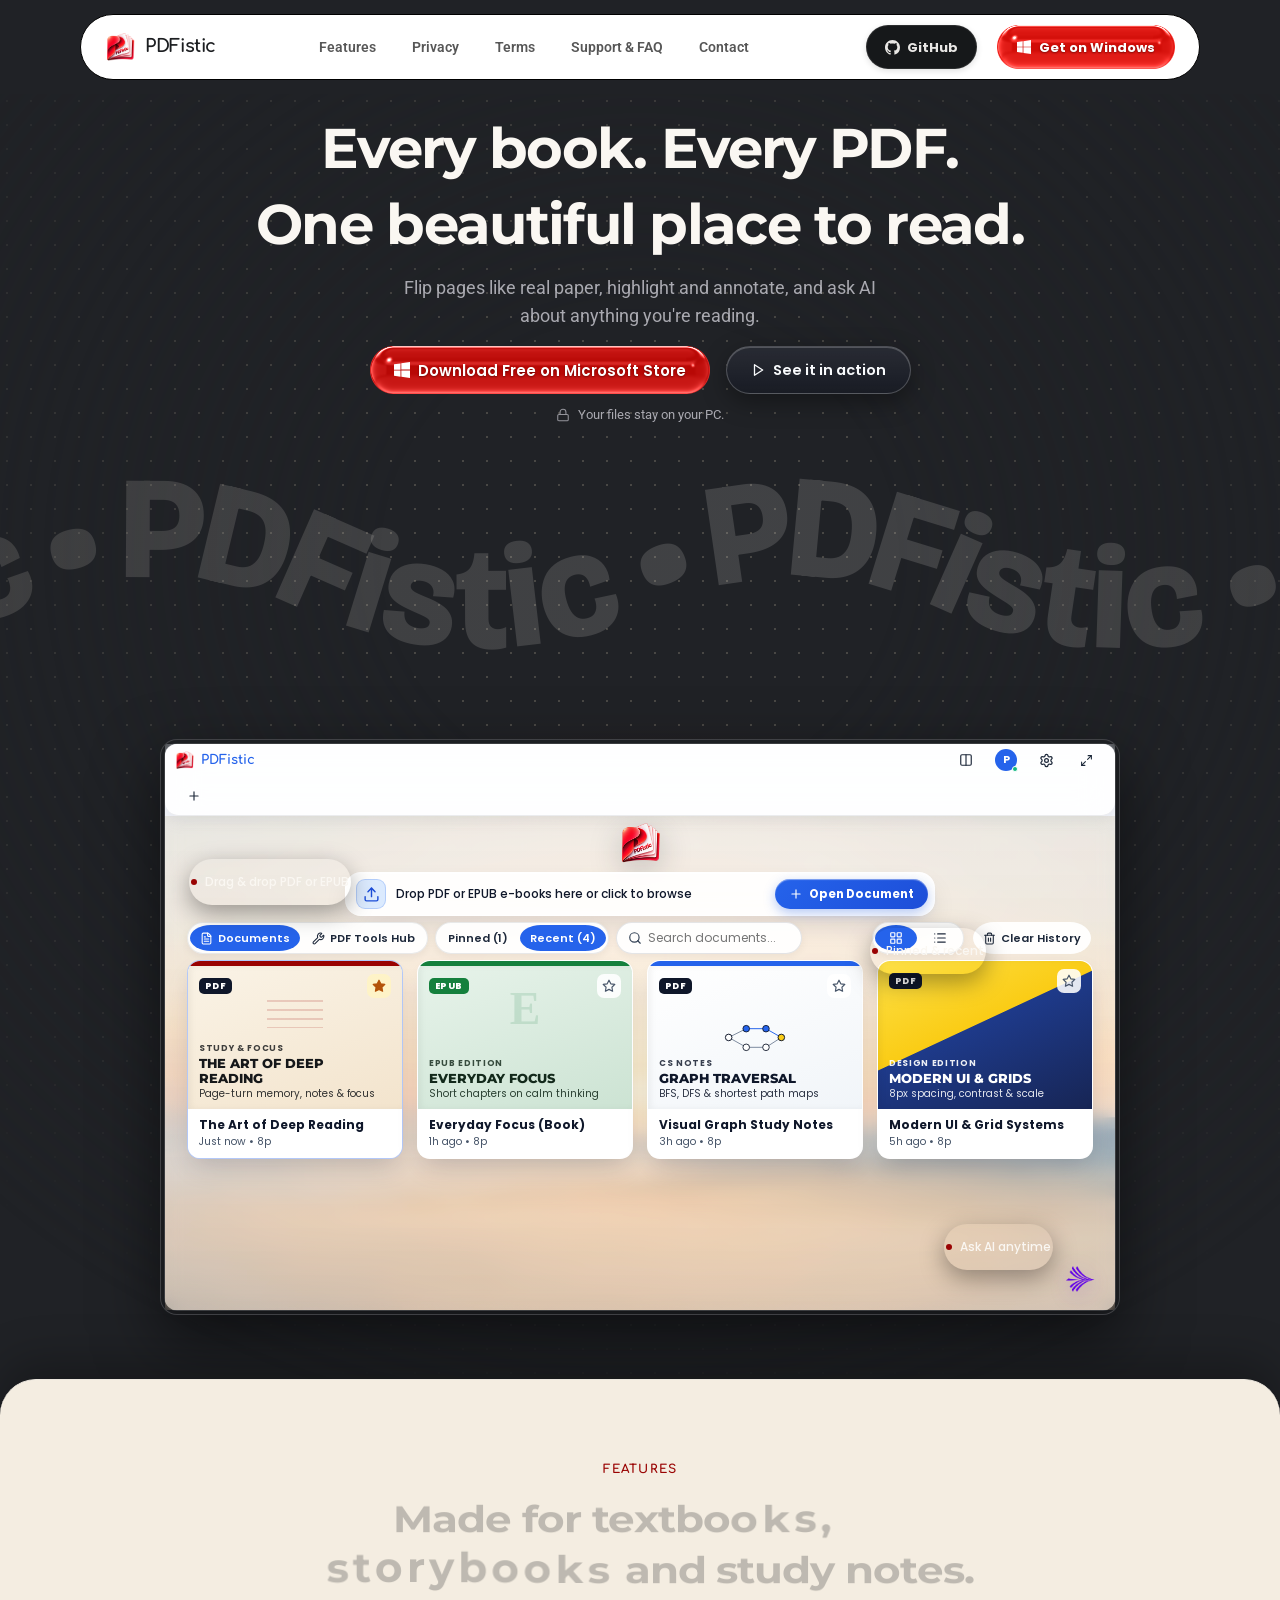
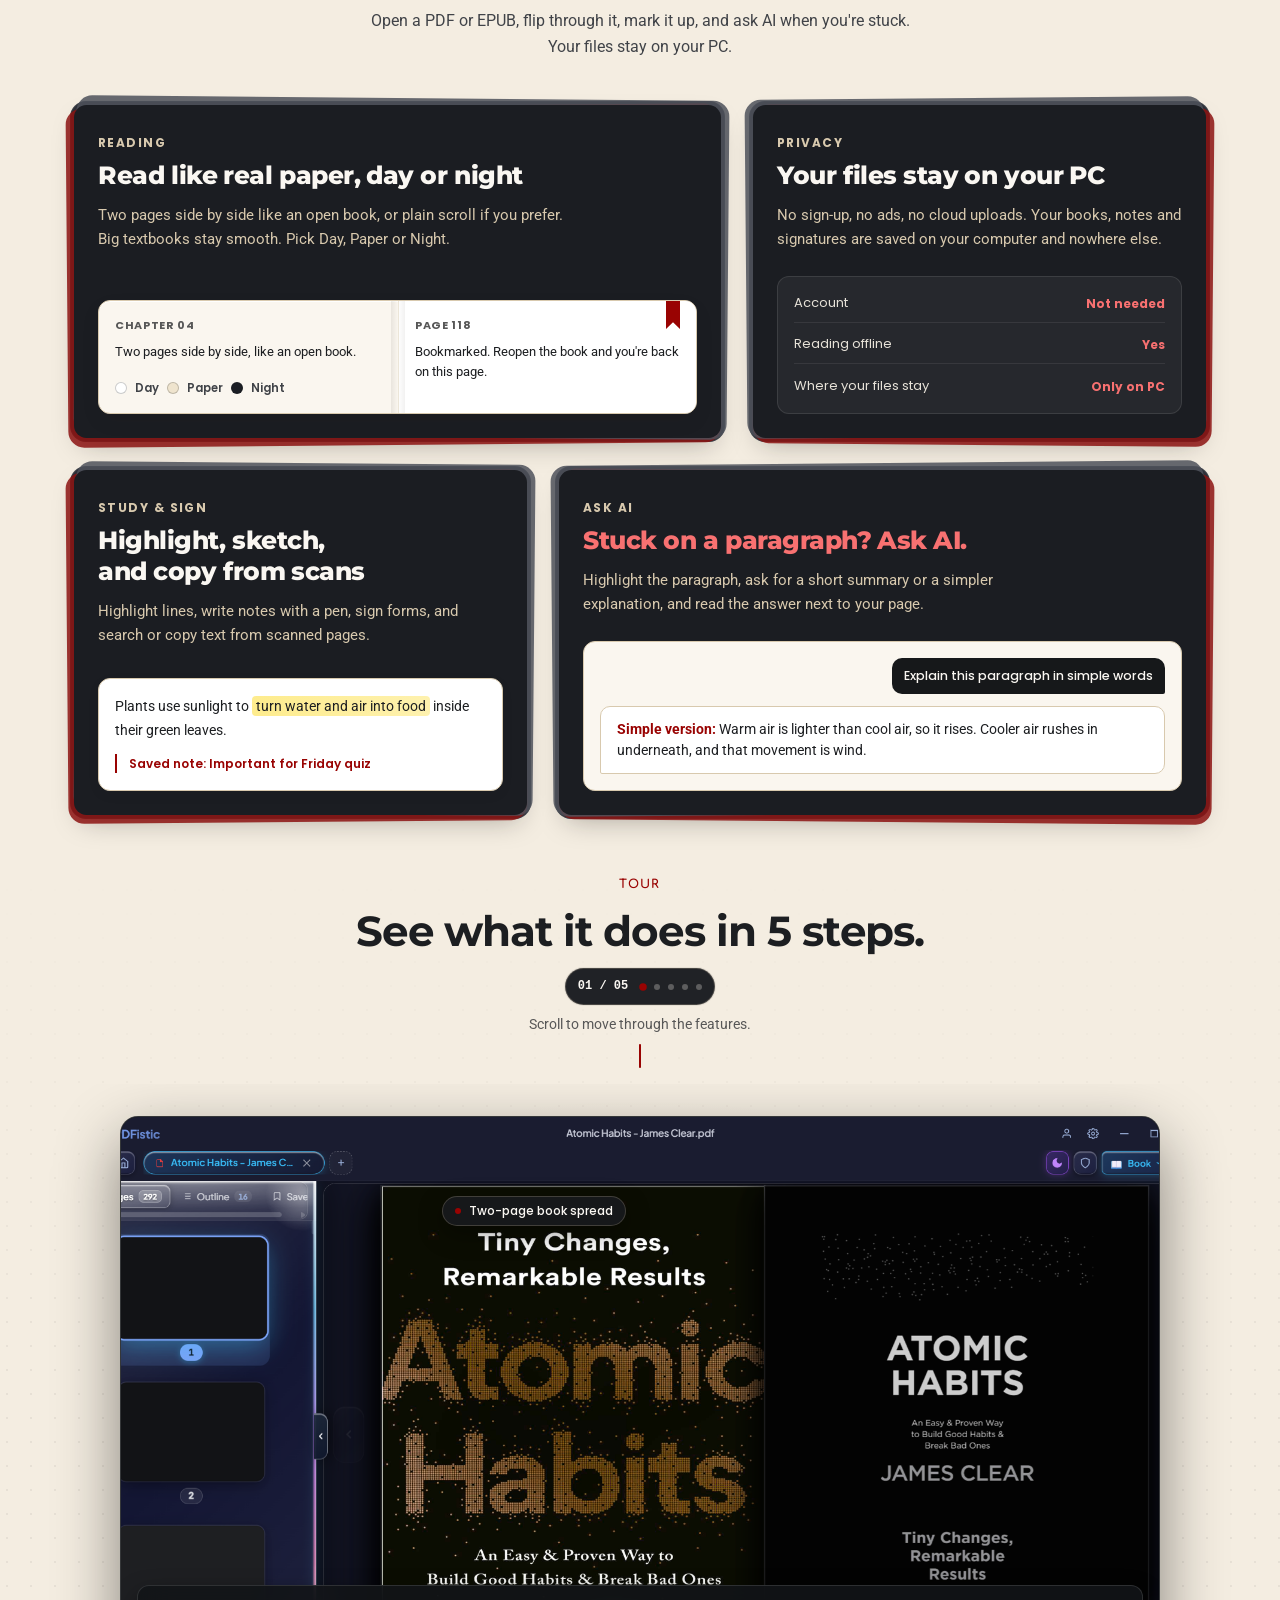
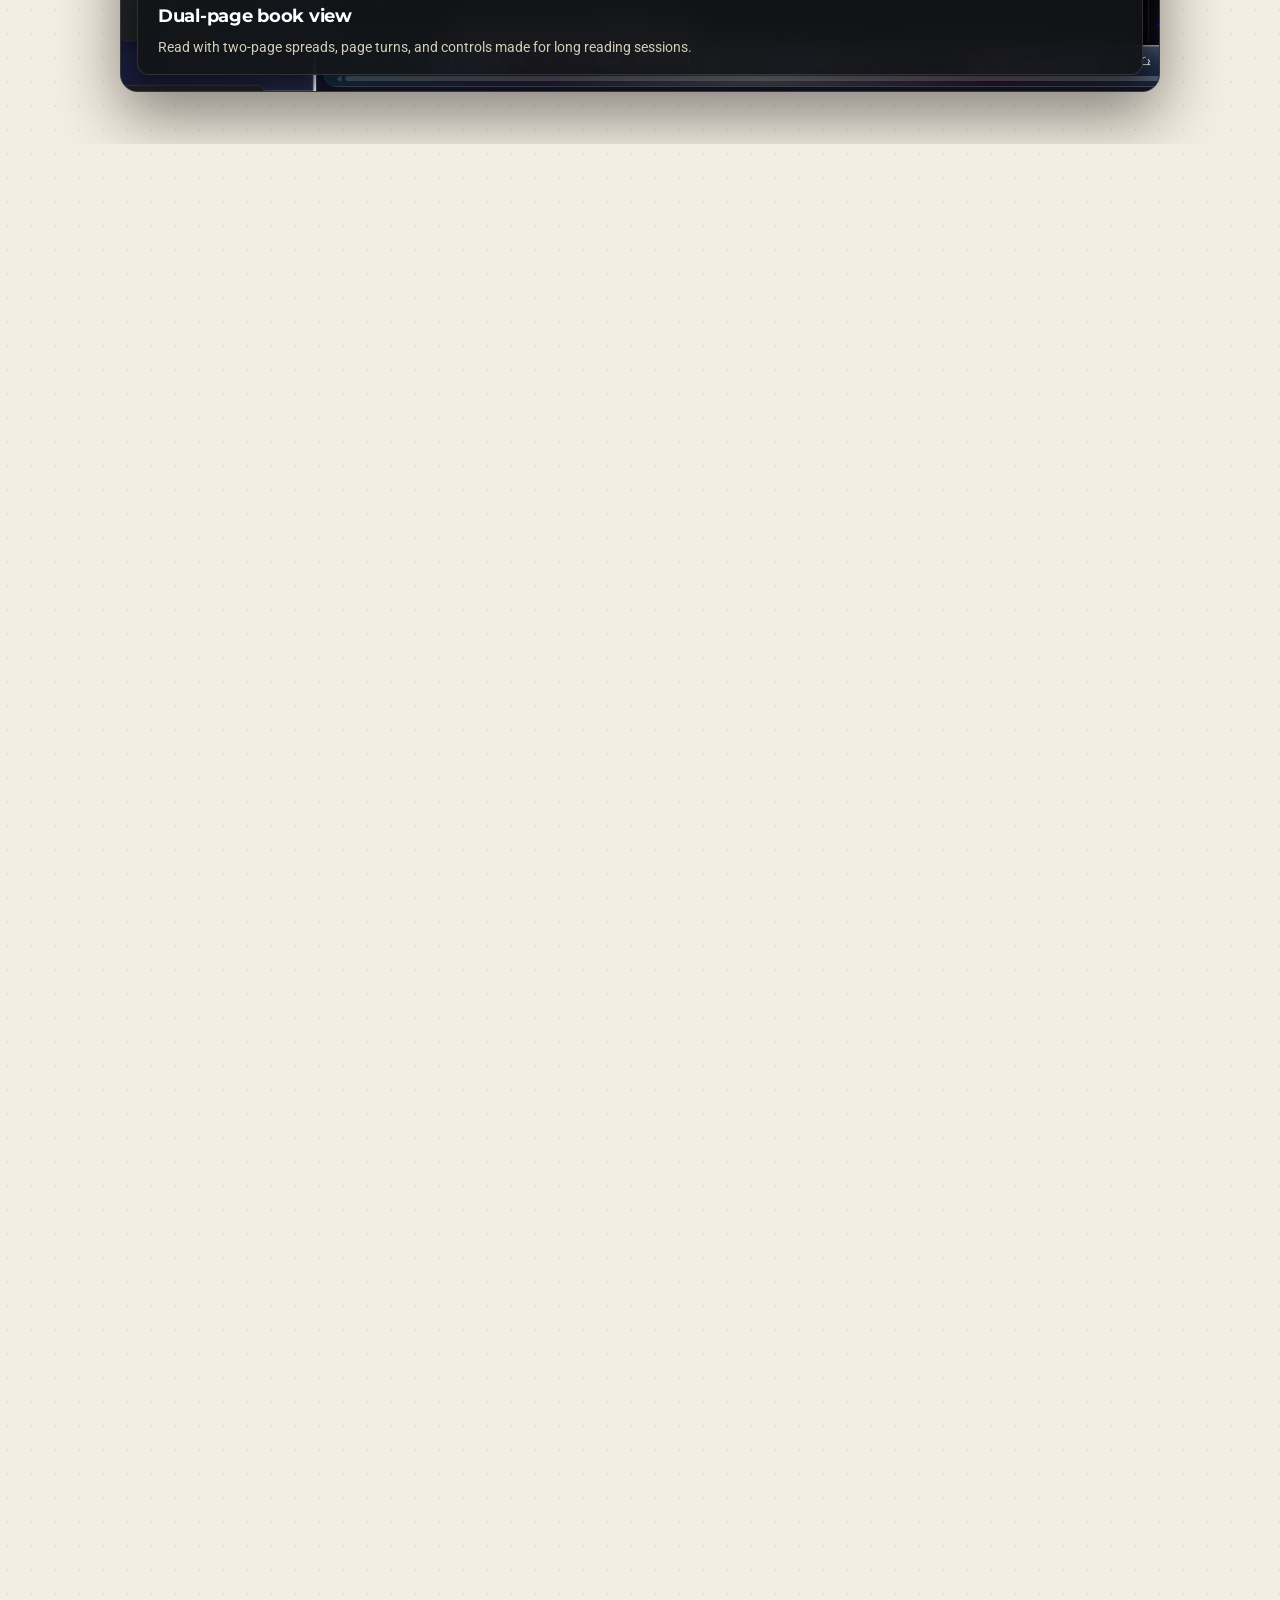
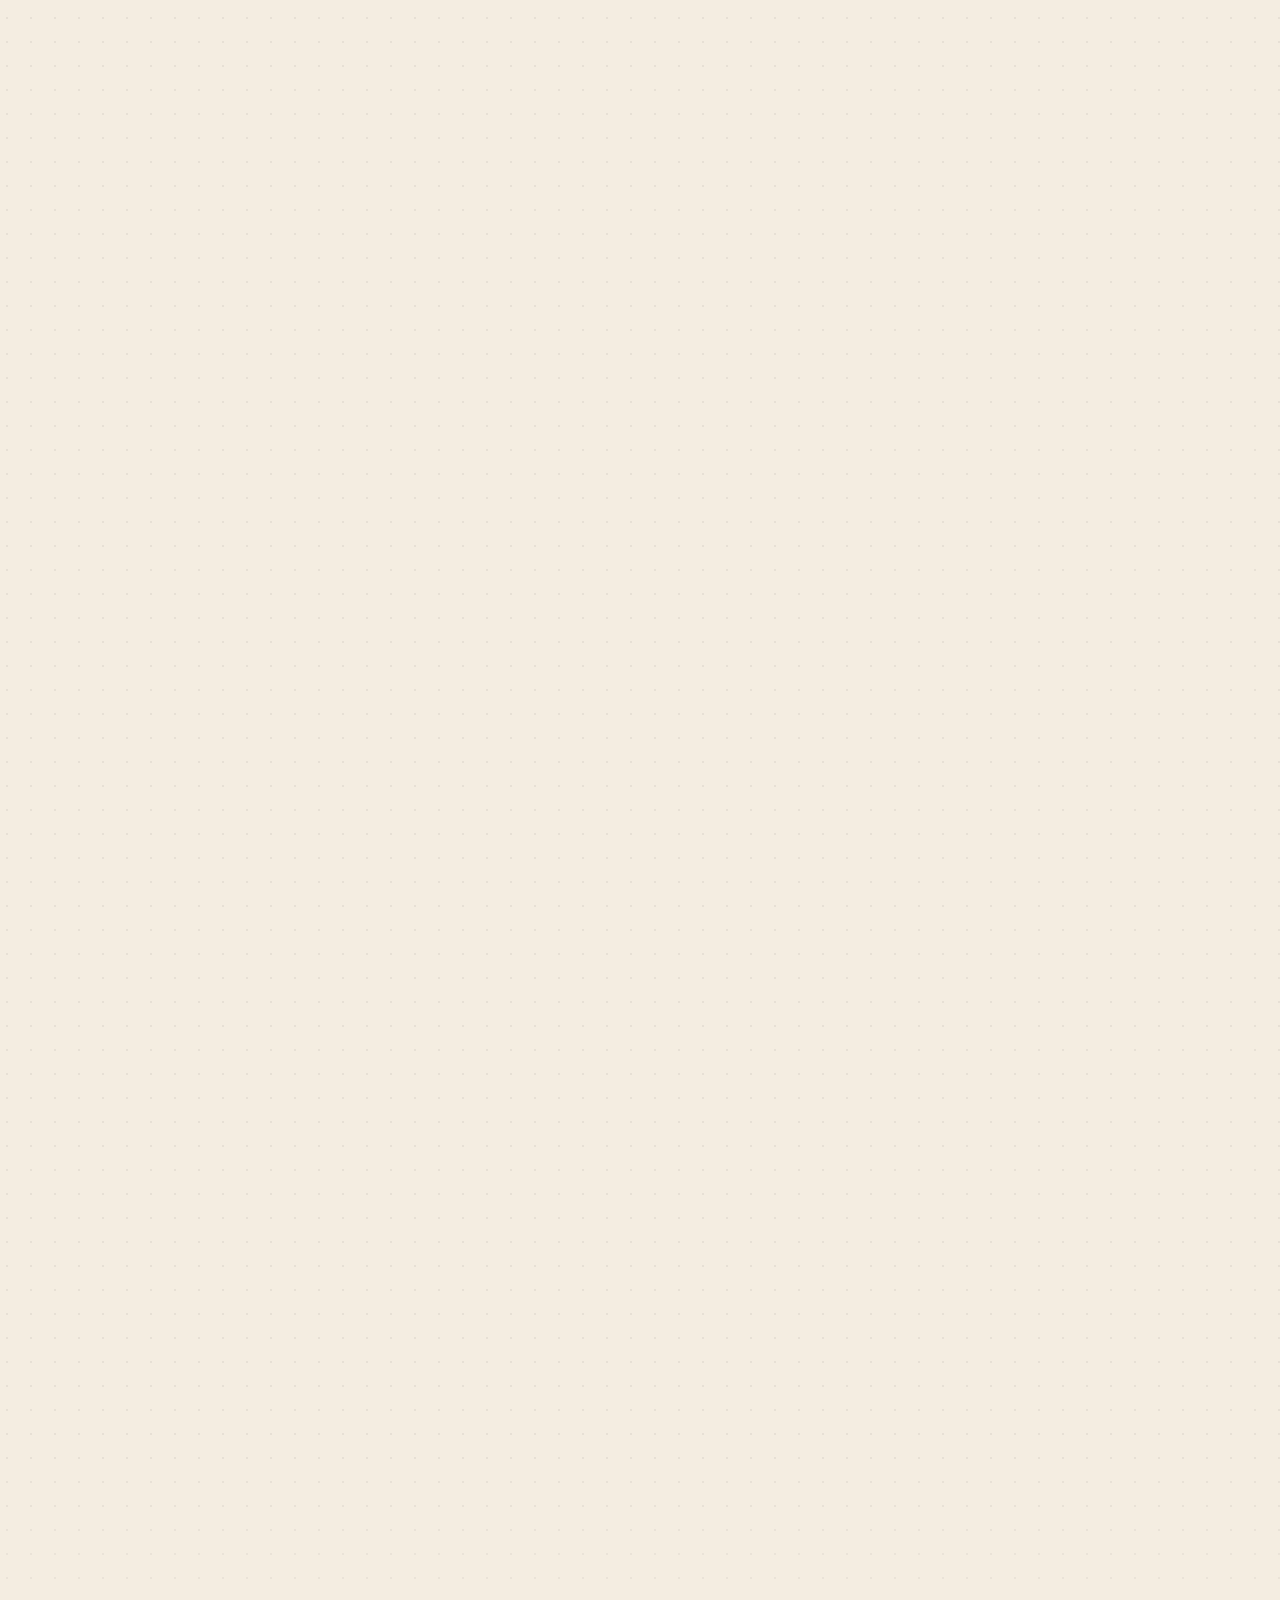
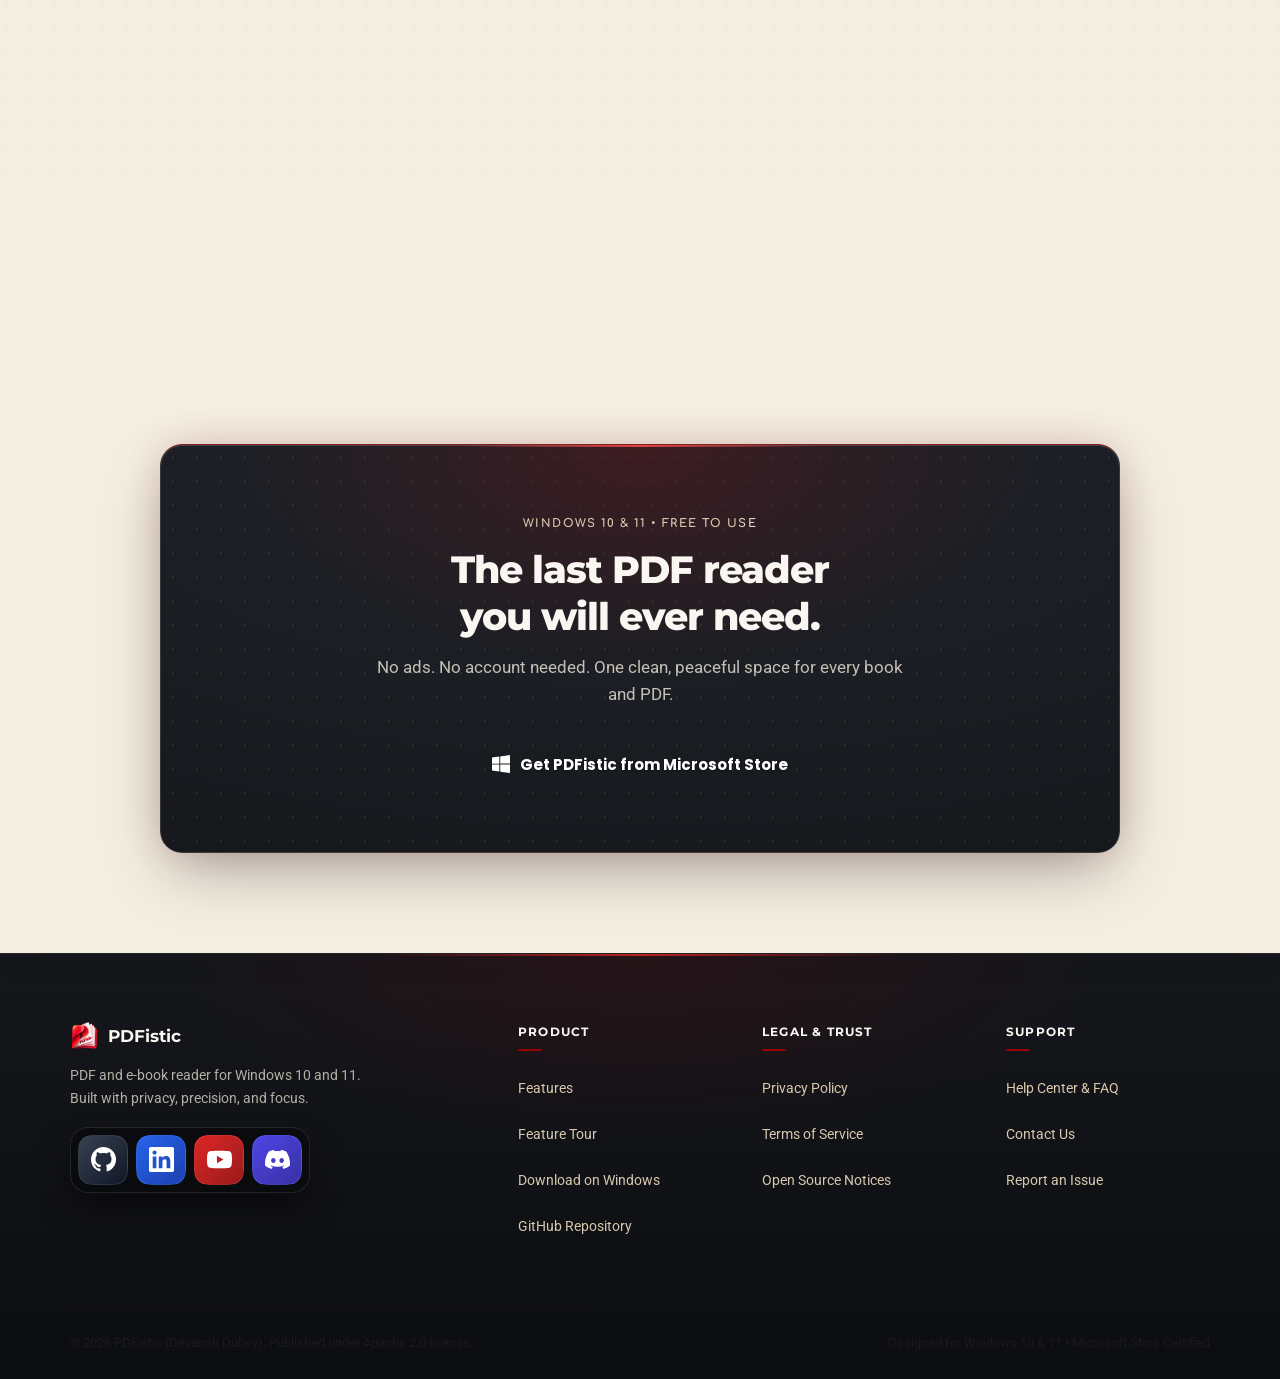
==== index.html @ 14ca8450 "Deploy updated PDFistic website" ====
<!DOCTYPE html>
 <html lang="en">
 <head>
   <meta charset="UTF-8">
   <meta name="viewport" content="width=device-width, initial-scale=1.0">
   <title>PDFistic - Read books and PDFs beautifully. Page-flip, annotations, and AI built in.</title>
   <meta name="description" content="PDFistic - Read books and PDFs beautifully. Page-flip, annotations, and AI built in. Your files stay on your PC.">
   <meta property="og:title" content="PDFistic - Read books and PDFs beautifully">
   <meta property="og:description" content="Page-flip, annotations, and AI built in. Your files stay on your PC.">
   <meta property="og:type" content="website">
   <link rel="icon" type="image/x-icon" href="favicon.ico">
   <link rel="stylesheet" href="styles.css?v=20261110g">
   <script src="gsap.min.js"></script>
   <script src="ScrollTrigger.min.js"></script>
   <script src="vendor/page-flip/page-flip.browser.js?v=20261110d" defer></script>
   <script src="vendor/pdfjs/pdf.classic.min.js?v=20261110d" defer></script>
   <script src="vendor/pdfjs/pdf.worker.classic.min.js?v=20261110d" defer></script>
   <script src="script.js?v=20261110g" defer></script>
   <script src="zernexa-rag.js?v=20261110d" defer></script>
   <script src="demo.js?v=20261110d" defer></script>
   <script src="venom-button.js?v=20261110d" defer></script>
</head>
<body>

  <!-- Shared Squircle Clip Path -->
  <svg width="0" height="0" style="position: absolute; pointer-events: none;" aria-hidden="true">
    <defs>
      <clipPath id="squircleClip" clipPathUnits="objectBoundingBox">
        <path d="M 0,0.5 C 0,0 0,0 0.5,0 S 1,0 1,0.5 1,1 0.5,1 0,1 0,0.5"></path>
      </clipPath>
    </defs>
  </svg>

  <!-- Floating Navigation Header -->
  <header class="site-header">
    <div class="nav-container">
      <a href="index.html" class="brand-link">
        <img src="icon.png" alt="PDFistic Logo" class="brand-logo">
        <span class="brand-title">PDFistic</span>
      </a>

      <nav>
        <ul class="nav-links" id="primaryNav">
          <li><a href="#features">Features<svg class="skiper-arrow" viewBox="0 0 10 10" fill="none" stroke="currentColor" stroke-width="1.5"><path d="M1 9L9 1m0 0v8m0-8H1"/></svg></a></li>
          <li><a href="privacy.html">Privacy<svg class="skiper-arrow" viewBox="0 0 10 10" fill="none" stroke="currentColor" stroke-width="1.5"><path d="M1 9L9 1m0 0v8m0-8H1"/></svg></a></li>
          <li><a href="terms.html">Terms<svg class="skiper-arrow" viewBox="0 0 10 10" fill="none" stroke="currentColor" stroke-width="1.5"><path d="M1 9L9 1m0 0v8m0-8H1"/></svg></a></li>
          <li><a href="support.html">Support &amp; FAQ<svg class="skiper-arrow" viewBox="0 0 10 10" fill="none" stroke="currentColor" stroke-width="1.5"><path d="M1 9L9 1m0 0v8m0-8H1"/></svg></a></li>
          <li><a href="contact.html">Contact<svg class="skiper-arrow" viewBox="0 0 10 10" fill="none" stroke="currentColor" stroke-width="1.5"><path d="M1 9L9 1m0 0v8m0-8H1"/></svg></a></li>
        </ul>
      </nav>

      <div class="nav-cta-group">
        <a href="https://github.com/devanshd07o/PDFISTIC-v2" target="_blank" rel="noopener noreferrer" class="nav-github-btn btn-17" title="View Source on GitHub">
          <span class="text-container">
            <span class="text">
              <svg width="15" height="15" viewBox="0 0 24 24" fill="currentColor">
                <path d="M12 0C5.37 0 0 5.37 0 12c0 5.31 3.435 9.795 8.205 11.385.6.105.825-.255.825-.57 0-.285-.015-1.23-.015-2.235-3.015.555-3.795-.735-4.035-1.41-.135-.345-.72-1.41-1.23-1.695-.42-.225-1.02-.78-.015-.795.945-.015 1.62.87 1.845 1.23 1.08 1.815 2.805 1.305 3.495.99.105-.78.42-1.305.765-1.605-2.67-.3-5.46-1.335-5.46-5.925 0-1.305.465-2.385 1.23-3.225-.12-.3-.54-1.53.12-3.18 0 0 1.005-.315 3.3 1.23.96-.27 1.98-.405 3-.405s2.04.135 3 .405c2.295-1.56 3.3-1.23 3.3-1.23.66 1.65.24 2.88.12 3.18.765.84 1.23 1.905 1.23 3.225 0 4.605-2.805 5.625-5.475 5.925.435.375.81 1.095.81 2.22 0 1.605-.015 2.895-.015 3.3 0 .315.225.69.825.57A12.02 12.02 0 0024 12c0-6.63-5.37-12-12-12z"/>
              </svg>
              <span>GitHub</span>
            </span>
          </span>
        </a>
        <a href="https://apps.microsoft.com/detail/9PMCFQL187MN?hl=en-us&gl=IN&ocid=pdpshare" class="nav-win-btn">
           <svg width="14" height="14" viewBox="0 0 24 24" fill="currentColor">
             <path d="M0 3.449L9.75 2.1v9.451H0m10.949-9.602L24 0v11.4H10.949M0 12.6h9.75v9.451L0 20.699M10.949 12.6H24V24l-12.949-1.801"/>
           </svg>
           <span>Get on Windows</span>
         </a>
         <button class="nav-toggle-btn" id="mobileMenuToggle" aria-label="Toggle navigation menu" aria-expanded="false" aria-controls="primaryNav">
           <span class="hamburger-bar"></span>
           <span class="hamburger-bar"></span>
           <span class="hamburger-bar"></span>
         </button>
       </div>
     </div>
   </header>
   <div class="nav-backdrop" id="navBackdrop"></div>
 
   <!-- Hero Section (Dark Contrast Architecture) -->
   <main>
     <section class="hero hero-section">
       <div class="hero-pattern" aria-hidden="true"></div>
       <h1 class="hero-title" aria-label="Every book. Every PDF. One beautiful place to read.">
         <span class="direction-hover" data-title="Every book.">
           <span class="dh-track">
             <span class="dh-item dh-accent">Every book.</span>
             <span class="dh-item dh-base">Every book.</span>
             <span class="dh-item dh-accent">Every book.</span>
           </span>
         </span> <span class="direction-hover" data-title="Every PDF.">
           <span class="dh-track">
             <span class="dh-item dh-accent">Every PDF.</span>
             <span class="dh-item dh-base">Every PDF.</span>
             <span class="dh-item dh-accent">Every PDF.</span>
           </span>
         </span>
         <br class="hero-break">
         <span class="direction-hover" data-title="One beautiful place to read.">
           <span class="dh-track">
             <span class="dh-item dh-accent">One beautiful place to read.</span>
             <span class="dh-item dh-base">One beautiful place to read.</span>
             <span class="dh-item dh-accent">One beautiful place to read.</span>
           </span>
         </span>
       </h1>
 
       <p class="hero-subtitle">
         Flip pages like real paper, highlight and annotate, and ask AI about anything you're reading.
       </p>
 
       <div class="hero-actions">
         <a href="https://apps.microsoft.com/detail/9PMCFQL187MN?hl=en-us&gl=IN&ocid=pdpshare" class="btn btn-primary">
           <svg width="16" height="16" viewBox="0 0 24 24" fill="currentColor">
             <path d="M0 3.449L9.75 2.1v9.451H0m10.949-9.602L24 0v11.4H10.949M0 12.6h9.75v9.451L0 20.699M10.949 12.6H24V24l-12.949-1.801"/>
           </svg>
           Download Free on Microsoft Store
         </a>
         <a href="#heroShot" class="menu__button hero-shimmer-btn" id="heroSeeInActionBtn">
           <span class="hero-shimmer-bg" aria-hidden="true"></span>
           <svg width="14" height="14" viewBox="0 0 24 24" fill="none" stroke="currentColor" stroke-width="2.2" stroke-linecap="round" stroke-linejoin="round" aria-hidden="true">
             <polygon points="6 3 20 12 6 21 6 3"/>
           </svg>
           <span class="menu__button-text">See it in action</span>
         </a>
       </div>

       <p class="hero-privacy-note">
         <svg width="14" height="14" viewBox="0 0 24 24" fill="none" stroke="currentColor" stroke-width="1.8" stroke-linecap="round" stroke-linejoin="round" aria-hidden="true">
           <rect x="3" y="11" width="18" height="11" rx="2" ry="2"/>
           <path d="M7 11V7a5 5 0 0 1 10 0v4"/>
         </svg>
         <span>Your files stay on your PC.</span>
       </p>

      <!-- Originkit TextPath Sine-Wave Marquee -->
      <div class="hero-textpath-container" id="heroTextPath"></div>

       <div class="hero-shot" id="heroShot">
         <div class="hero-shot-inner">
           <!-- Pure Seamless 15:9 Live PDFistic Application Frame -->
           <div class="card hero-shot-card hero-showcase-frame">
             <span class="hero-border-beam" aria-hidden="true"></span>
             <span class="hero-shine-rim" aria-hidden="true"></span>

             <div class="hero-screen-well">
               <div class="pdf-demo-app" id="pdfDemoApp" data-demo-theme="light"></div>
             </div>
           </div>
           <!-- Positioned overlay outside demo DOM: Uiverse.io Tooltips by kyle1dev -->
           <div class="hero-callouts" id="heroCallouts" aria-hidden="true">
             <div class="callout callout--drop">
               <span class="callout-dot" aria-hidden="true"></span>
               <span>Drag &amp; drop PDF or EPUB</span>
             </div>
             <div class="callout callout--filter">
               <span class="callout-dot" aria-hidden="true"></span>
               <span>Pinned &amp; recent</span>
             </div>
             <div class="callout callout--ai">
               <span class="callout-dot" aria-hidden="true"></span>
               <span>Ask AI anytime</span>
             </div>
           </div>
         </div>
       </div>
     </section>
 
     <!-- Transition to Bright Warm Ivory / Cream Sheet (Wispr Flow Aesthetic) -->
     <div class="editorial-sheet">
 
       <!-- Features Intro & Editorial Reading Bento -->
        <section class="section-container" id="features">
          <div class="section-header">
            <span class="section-label">FEATURES</span>
            <h2 class="section-title" style="margin-top: 8px;">
              Made for textbooks, storybooks and study notes.
            </h2>
            <p class="section-intro">
              Open a PDF or EPUB, flip through it, mark it up, and ask AI when you're stuck. Your files stay on your PC.
            </p>
          </div>

          <div class="reading-bento">
            <!-- Panel 1: Book Spread & Themes -->
            <article class="uiverse-card bento-panel bento-panel--wide bento-panel--paper">
              <div class="uiverse-card-info bento-panel-inner">
                <div class="bento-copy">
                  <span class="bento-kicker">READING</span>
                  <h3 class="bento-heading">Read like real paper, day or night</h3>
                  <p class="bento-text">
                    Two pages side by side like an open book, or plain scroll if you prefer. Big textbooks stay smooth. Pick Day, Paper or Night.
                  </p>
                </div>
                <div class="bento-book-spread" aria-hidden="true">
                  <div class="bento-book-page">
                    <span class="bento-page-chapter">Chapter 04</span>
                    <p class="bento-page-excerpt">
                      Two pages side by side, like an open book.
                    </p>
                    <div class="bento-theme-swatches">
                      <span class="bento-swatch"><span class="bento-swatch-dot" style="background: #FFFFFF;"></span>Day</span>
                      <span class="bento-swatch"><span class="bento-swatch-dot" style="background: #EFE4CE;"></span>Paper</span>
                      <span class="bento-swatch"><span class="bento-swatch-dot" style="background: #1B1E24;"></span>Night</span>
                    </div>
                  </div>
                  <div class="bento-book-page bento-book-page--right">
                    <span class="bento-book-ribbon"></span>
                    <span class="bento-page-chapter">Page 118</span>
                    <p class="bento-page-excerpt">
                      Bookmarked. Reopen the book and you're back on this page.
                    </p>
                  </div>
                </div>
              </div>
            </article>

            <!-- Panel 2: Dark Contrast Local Privacy -->
            <article class="uiverse-card bento-panel bento-panel--narrow bento-panel--ink">
              <div class="uiverse-card-info bento-panel-inner">
                <div class="bento-copy">
                  <span class="bento-kicker">PRIVACY</span>
                  <h3 class="bento-heading">Your files stay on your PC</h3>
                  <p class="bento-text">
                    No sign-up, no ads, no cloud uploads. Your books, notes and signatures are saved on your computer and nowhere else.
                  </p>
                </div>
                <div class="bento-privacy-meter">
                  <div class="bento-privacy-row">
                    <span>Account</span>
                    <span class="bento-privacy-state">Not needed</span>
                  </div>
                  <div class="bento-privacy-row">
                    <span>Reading offline</span>
                    <span class="bento-privacy-state">Yes</span>
                  </div>
                  <div class="bento-privacy-row">
                    <span>Where your files stay</span>
                    <span class="bento-privacy-state">Only on PC</span>
                  </div>
                </div>
              </div>
            </article>

            <!-- Panel 3: Highlight, Write & Copy Scanned Text -->
            <article class="uiverse-card bento-panel bento-panel--narrow bento-panel--sand">
              <div class="uiverse-card-info bento-panel-inner">
                <div class="bento-copy">
                  <span class="bento-kicker">STUDY &amp; SIGN</span>
                  <h3 class="bento-heading">Highlight, sketch, and copy from scans</h3>
                  <p class="bento-text">
                    Highlight lines, write notes with a pen, sign forms, and search or copy text from scanned pages.
                  </p>
                </div>
                <div class="bento-highlight-sheet" aria-hidden="true">
                  <p class="bento-highlight-line">
                    Plants use sunlight to <span class="bento-marker">turn water and air into food</span> inside their green leaves.
                  </p>
                  <div class="bento-margin-note">Saved note: Important for Friday quiz</div>
                </div>
              </div>
            </article>

            <!-- Panel 4: Friendly AI Reading Assistant -->
            <article class="uiverse-card bento-panel bento-panel--wide bento-panel--paper">
              <div class="uiverse-card-info bento-panel-inner">
                <div class="bento-copy">
                  <span class="bento-kicker">ASK AI</span>
                  <h3 class="bento-heading">Stuck on a paragraph? Ask AI.</h3>
                  <p class="bento-text">
                    Highlight the paragraph, ask for a short summary or a simpler explanation, and read the answer next to your page.
                  </p>
                </div>
                <div class="bento-ai-preview" aria-hidden="true">
                  <div class="bento-ai-prompt">Explain this paragraph in simple words</div>
                  <div class="bento-ai-reply">
                    <strong>Simple version:</strong> Warm air is lighter than cool air, so it rises. Cooler air rushes in underneath, and that movement is wind.
                  </div>
                </div>
              </div>
            </article>
          </div>
        </section>
 
       <!-- Interactive Sticky Card Showcase -->
       <section class="skiper17-container" id="tour">
         <div class="skiper17-header">
           <span class="section-label">TOUR</span>
           <h2 class="section-title">See what it does in 5 steps.</h2>
           <div class="skiper17-scroll-indicator">
             <div class="skiper17-step-readout" aria-live="polite">
               <span id="tourStepCounter">01 / 05</span>
               <span class="step-dots" id="tourStepDots" aria-hidden="true">
                 <span class="step-dot is-active"></span>
                 <span class="step-dot"></span>
                 <span class="step-dot"></span>
                 <span class="step-dot"></span>
                 <span class="step-dot"></span>
               </span>
             </div>
             <span class="skiper17-scroll-text">Scroll to move through the features.</span>
             <div class="skiper17-scroll-line" aria-hidden="true"></div>
           </div>
         </div>
 
         <div class="sticky-cards-stage">
           <div class="sticky-cards-frame">
                        <div class="skiper17-cards-list">
              <!-- Card 0: Dual-Page Book View -->
              <div class="skiper17-card-item active" data-index="0">
                <div class="showcase-window">
                  <img src="assets/screenshots/book_flip.png" alt="Dual-Page Book View in PDFistic" class="showcase-img" loading="eager">
                  <div class="showcase-caption">
                    <h3 class="showcase-title">Dual-page book view</h3>
                    <p class="showcase-desc">Read with two-page spreads, page turns, and controls made for long reading sessions.</p>
                  </div>
                </div>
              </div>

              <!-- Card 1: Side-by-Side Comparison -->
              <div class="skiper17-card-item" data-index="1">
                <div class="showcase-window">
                  <img src="assets/screenshots/pdf_canvas.png" alt="Side-by-Side Comparison View in PDFistic" class="showcase-img" loading="eager">
                  <div class="showcase-caption">
                    <h3 class="showcase-title">Side-by-side document comparison</h3>
                    <p class="showcase-desc">Open two documents next to each other with synced scrolling so you can compare pages and notes.</p>
                  </div>
                </div>
              </div>

              <!-- Card 2: Copy Text & AI Assistant -->
              <div class="skiper17-card-item" data-index="2">
                <div class="showcase-window">
                  <img src="assets/screenshots/ai_copilot.png" alt="AI Assistant and Scan Text Copy in PDFistic" class="showcase-img" loading="eager">
                  <div class="showcase-caption">
                    <h3 class="showcase-title">Copy text from scans &amp; ask AI</h3>
                    <p class="showcase-desc">Ask questions about hard passages, summarize chapters, and copy or search words even inside scanned pages.</p>
                  </div>
                </div>
              </div>

              <!-- Card 3: Complete Local Privacy -->
              <div class="skiper17-card-item" data-index="3">
                <div class="showcase-window">
                  <img src="assets/screenshots/settings_suite.png" alt="Privacy & Security Settings in PDFistic" class="showcase-img" loading="eager">
                  <div class="showcase-caption">
                    <h3 class="showcase-title">Privacy on your PC</h3>
                    <p class="showcase-desc">Your books and notes never leave your Windows PC. Nothing tracks what you read, and your saved keys stay locked on your device.</p>
                  </div>
                </div>
              </div>

              <!-- Card 4: Day & Night Reading -->
              <div class="skiper17-card-item" data-index="4">
                <div class="showcase-window">
                  <img src="assets/screenshots/light_mode.png" alt="Comfortable Day and Night Themes in PDFistic" class="showcase-img" loading="eager">
                  <div class="showcase-caption">
                    <h3 class="showcase-title">Day &amp; night reading</h3>
                    <p class="showcase-desc">Protect your eyes at any hour by switching between daylight contrast, warm paper, and dark mode.</p>
                  </div>
                </div>
              </div>
            </div>
            <!-- Outer per-step callout overlay (Tooltips/kyle1dev_quiet-cougar-91.html) -->
            <div class="tour-callouts" id="tourCallouts" aria-hidden="true">
              <div class="callout callout--step-1 is-active-callout" data-tour-step="1">
                <span class="callout-dot" aria-hidden="true"></span>
                <span>Two-page book spread</span>
              </div>
              <div class="callout callout--step-2" data-tour-step="2">
                <span class="callout-dot" aria-hidden="true"></span>
                <span>Single-page reader view</span>
              </div>
              <div class="callout callout--step-3" data-tour-step="3">
                <span class="callout-dot" aria-hidden="true"></span>
                <span>Docked AI copilot</span>
              </div>
              <div class="callout callout--step-4" data-tour-step="4">
                <span class="callout-dot" aria-hidden="true"></span>
                <span>Theme &amp; font settings</span>
              </div>
              <div class="callout callout--step-5" data-tour-step="5">
                <span class="callout-dot" aria-hidden="true"></span>
                <span>Light reading theme</span>
              </div>
            </div>
          </div>
        </div>
      </section>
 
         <!-- Microsoft Store Download CTA Banner -->
        <div class="bottom-cta-banner">
          <div class="bottom-cta-inner">
            <span class="bottom-cta-eyebrow">Windows 10 &amp; 11 &bull; Free to Use</span>
            <h2>The last PDF reader you will ever need.</h2>
            <p>
              No ads. No account needed. One clean, peaceful space for every book and PDF.
            </p>
            <div class="bottom-cta-actions">
              <a href="https://apps.microsoft.com/detail/9PMCFQL187MN?hl=en-us&gl=IN&ocid=pdpshare" class="btn btn-cream-primary">
                <svg width="18" height="18" viewBox="0 0 24 24" fill="currentColor" aria-hidden="true">
                  <path d="M0 3.449L9.75 2.1v9.451H0m10.949-9.602L24 0v11.4H10.949M0 12.6h9.75v9.451L0 20.699M10.949 12.6H24V24l-12.949-1.801"/>
                </svg>
                <span>Get PDFistic from Microsoft Store</span>
              </a>
            </div>
          </div>
        </div>

     </div>
   </main>

  <!-- Official Footer -->
  <footer class="site-footer">
    <div class="footer-container">
      <div class="footer-col-brand">
        <div style="display: flex; align-items: center; gap: 10px;">
          <img src="icon.png" alt="PDFistic" style="width: 28px; height: 28px; border-radius: 7px;">
          <span style="font-family: var(--font-display); font-size: 17px; font-weight: 700; color: var(--text-dark-primary);">PDFistic</span>
        </div>
        <p>
          PDF and e-book reader for Windows 10 and 11. Built with privacy, precision, and focus.
        </p>
        <div class="squircle-dock-wrap">
          <div class="squircle-dock-backdrop"></div>
          <div class="squircle-dock-items">
            <div class="squircle-dock-item">
              <a href="https://github.com/devanshd07o/PDFISTIC-v2" target="_blank" rel="noopener noreferrer" class="squircle-btn btn-gh" title="GitHub" aria-label="GitHub">
                <svg viewBox="0 0 24 24" fill="currentColor"><path d="M12 0c-6.626 0-12 5.373-12 12 0 5.302 3.438 9.8 8.207 11.387.599.111.793-.261.793-.577v-2.234c-3.338.726-4.033-1.416-4.033-1.416-.546-1.387-1.333-1.756-1.333-1.756-1.089-.745.083-.729.083-.729 1.205.084 1.839 1.237 1.839 1.237 1.07 1.834 2.807 1.304 3.492.997.107-.775.418-1.305.762-1.604-2.665-.305-5.46-1.334-5.46-5.931 0-1.311.469-2.381 1.236-3.221-.124-.303-.535-1.524.117-3.176 0 0 1.008-.322 3.301 1.23.957-.266 1.983-.399 3.003-.404 1.02.005 2.047.138 3.006.404 2.291-1.552 3.297-1.23 3.297-1.23.653 1.653.242 2.874.118 3.176.77.84 1.235 1.911 1.235 3.221 0 4.609-2.807 5.624-5.479 5.921.43.372.823 1.102.823 2.222v3.293c0 .319.192.694.801.576 4.765-1.589 8.199-6.086 8.199-11.386 0-6.627-5.373-12-12-12z"></path></svg>
              </a>
            </div>
            <div class="squircle-dock-item">
              <a href="https://linkedin.com" target="_blank" rel="noopener noreferrer" class="squircle-btn btn-li" title="LinkedIn" aria-label="LinkedIn">
                <svg viewBox="0 0 24 24" fill="currentColor"><path d="M20.447 20.452h-3.554v-5.569c0-1.328-.027-3.037-1.852-3.037-1.853 0-2.136 1.445-2.136 2.939v5.667H9.351V9h3.414v1.561h.046c.477-.9 1.637-1.85 3.37-1.85 3.601 0 4.267 2.37 4.267 5.455v6.286zM5.337 7.433c-1.144 0-2.063-.926-2.063-2.065 0-1.138.92-2.063 2.063-2.063 1.14 0 2.064.925 2.064 2.063 0 1.139-.925 2.065-2.064 2.065zm1.782 13.019H3.555V9h3.564v11.452zM22.225 0H1.771C.792 0 0 .774 0 1.729v20.542C0 23.227.792 24 1.771 24h20.451C23.2 24 24 23.227 24 22.271V1.729C24 .774 23.2 0 22.222 0h.003z"></path></svg>
              </a>
            </div>
            <div class="squircle-dock-item">
              <a href="https://youtube.com" target="_blank" rel="noopener noreferrer" class="squircle-btn btn-yt" title="YouTube" aria-label="YouTube">
                <svg viewBox="0 0 24 24" fill="currentColor"><path d="M23.498 6.186a3.016 3.016 0 0 0-2.122-2.136C19.505 3.545 12 3.545 12 3.545s-7.505 0-9.377.505A3.017 3.017 0 0 0 .502 6.186C0 8.07 0 12 0 12s0 3.93.502 5.814a3.016 3.016 0 0 0 2.122 2.136c1.871.505 9.376.505 9.376.505s7.505 0 9.377-.505a3.015 3.015 0 0 0 2.122-2.136C24 15.93 24 12 24 12s0-3.93-.502-5.814zM9.545 15.568V8.432L15.818 12l-6.273 3.568z"></path></svg>
              </a>
            </div>
            <div class="squircle-dock-item">
              <a href="https://discord.gg" target="_blank" rel="noopener noreferrer" class="squircle-btn btn-dc" title="Discord" aria-label="Discord">
                <svg viewBox="0 0 24 24" fill="currentColor"><path d="M20.317 4.3698a19.7913 19.7913 0 00-4.8851-1.5152.0741.0741 0 00-.0785.0371c-.211.3753-.4447.8648-.6083 1.2495-1.8447-.2762-3.68-.2762-5.4868 0-.1636-.3933-.4058-.8742-.6177-1.2495a.077.077 0 00-.0785-.037 19.7363 19.7363 0 00-4.8852 1.515.0699.0699 0 00-.0321.0277C.5334 9.0458-.319 13.5799.0992 18.0578a.0824.0824 0 00.0312.0561c2.0528 1.5076 4.0413 2.4228 5.9929 3.0294a.0777.0777 0 00.0842-.0276c.4616-.6304.8731-1.2952 1.226-1.9942a.076.076 0 00-.0416-.1057c-.6528-.2476-1.2743-.5495-1.8722-.8923a.077.077 0 01-.0076-.1277c.1258-.0943.2517-.1923.3718-.2914a.0743.0743 0 01.0776-.0105c3.9278 1.7933 8.18 1.7933 12.0614 0a.0739.0739 0 01.0785.0095c.1202.099.246.1981.3728.2924a.077.077 0 01-.0066.1276 12.2986 12.2986 0 01-1.873.8914.0766.0766 0 00-.0407.1067c.3604.698.7719 1.3628 1.225 1.9932a.076.076 0 00.0842.0286c1.961-.6067 3.9495-1.5219 6.0023-3.0294a.077.077 0 00.0313-.0552c.5004-5.177-.8382-9.6739-3.5485-13.6604a.061.061 0 00-.0312-.0286zM8.02 15.3312c-1.1825 0-2.1569-1.0857-2.1569-2.419 0-1.3332.9555-2.4189 2.157-2.4189 1.2108 0 2.1757 1.0952 2.1568 2.419-.0189 1.3332-.9555 2.4189-2.1569 2.4189zm7.9748 0c-1.1825 0-2.1569-1.0857-2.1569-2.419 0-1.3332.9554-2.4189 2.1569-2.4189 1.2108 0 2.1757 1.0952 2.1568 2.419 0 1.3332-.9555 2.4189-2.1568 2.4189Z"></path></svg>
              </a>
            </div>
          </div>
        </div>
      </div>

      <div class="footer-col">
        <h4>Product</h4>
        <ul>
          <li><a href="index.html#features">Features</a></li>
          <li><a href="index.html#tour">Feature Tour</a></li>
          <li><a href="https://apps.microsoft.com/detail/9PMCFQL187MN?hl=en-us&gl=IN&ocid=pdpshare">Download on Windows</a></li>
          <li><a href="https://github.com/devanshd07o/PDFISTIC-v2">GitHub Repository</a></li>
        </ul>
      </div>

      <div class="footer-col">
        <h4>Legal &amp; Trust</h4>
        <ul>
          <li><a href="privacy.html">Privacy Policy</a></li>
          <li><a href="terms.html">Terms of Service</a></li>
          <li><a href="licenses.html">Open Source Notices</a></li>
        </ul>
      </div>

      <div class="footer-col">
        <h4>Support</h4>
        <ul>
          <li><a href="support.html">Help Center &amp; FAQ</a></li>
          <li><a href="contact.html">Contact Us</a></li>
          <li><a href="https://github.com/devanshd07o/PDFISTIC-v2/issues">Report an Issue</a></li>
        </ul>
      </div>
    </div>

    <div class="footer-bottom">
      <div>&copy; 2026 PDFistic (Devansh Dubey). Published under Apache 2.0 license.</div>
      <div>Designed for Windows 10 &amp; 11 &bull; Microsoft Store Certified</div>
    </div>
  </footer>

</body>
</html>
---- styles.css ----
/**
 * PDFistic Official Stylesheet
 * High-End Editorial Architecture inspired by Wispr Flow.
 * Quad-Engine Anti-AI-Slop: Hue tokens + 4px/8px Spatial Grid + Better-Typography + Hallmark
 * Theme: Warm Ivory / Cream (#FAF8F5 / #F7F5EE) with Dark Contrast Hero & Header
 * Windows 11 Native Desktop UI System Mockups
 * Strict Zero-Pill & Zero-Emoji Enforcement
 */

@import url('https://fonts.googleapis.com/css2?family=Bricolage+Grotesque:opsz,wght@12..96,600..800&family=Comfortaa:wght@500;600;700&family=Montserrat:wght@400..900&family=Poppins:wght@400;500;600;700&family=Roboto:ital,wght@0,400;0,500;0,700;1,400&family=Space+Grotesk:wght@600;700&family=Syne:wght@600..800&display=swap');

:root {
  /* Systematic Typography Hierarchy:
   * 1. Montserrat (Display & Master Headings)
   * 2. Bricolage Grotesque / Space Grotesk (Editorial Kinetic Marquee Wordmark)
   * 3. Comfortaa (Brand Identity & Badges)
   * 4. Poppins (UI, Controls, Subheadings & Buttons)
   * 5. Roboto (Body Copy, Guides & Technical Reading)
   */
  --font-display: 'Montserrat', sans-serif;
  --font-marquee: 'Bricolage Grotesque', 'Space Grotesk', 'Montserrat', sans-serif;
  --font-brand: 'Comfortaa', cursive, sans-serif;
  --font-ui: 'Poppins', sans-serif;
  --font-body: 'Roboto', -apple-system, BlinkMacSystemFont, "Segoe UI", sans-serif;
  --font-mono: ui-monospace, SFMono-Regular, Menlo, Monaco, Consolas, monospace;
  --bg-cream-page: #FAF7F2;

  /* Charcoal Grey Foundation (#575757 prevailing) */
  --charcoal-base: #575757;
  --charcoal-black: #16181a;
  --charcoal-dark: #202226;
  --charcoal-surface: #2a2d33;
  --charcoal-elevated: #373b42;
  --charcoal-border: rgba(87, 87, 87, 0.45);
  --charcoal-border-subtle: rgba(255, 255, 255, 0.08);

  /* Pale Sand Foundation (#d8c9ae prevailing) */
  --sand-base: #d8c9ae;
  --sand-tint: #FAF6EF;
  --sand-sheet: #F4EDE1;
  --sand-card: #FFFFFF;
  --sand-alt: #ECE2D2;
  --sand-hover: #E3D6C1;
  --sand-border-subtle: #E8DDCA;
  --sand-border: #D8C9AE;
  --sand-border-strong: #BDAA8A;
  --bg-nav: rgba(244, 237, 225, 0.94);

  /* Crimson Red Accent (#990302 cherry on top) */
  --accent-crimson: #990302;
  --accent-crimson-hover: #b80403;
  --accent-crimson-active: #7d0201;
  --accent-crimson-subtle: rgba(153, 3, 2, 0.08);
  --accent-crimson-border: rgba(153, 3, 2, 0.28);
  --accent-crimson-glow: 0 4px 16px rgba(153, 3, 2, 0.25);

  /* Dark Contrast Header & Hero */
  --bg-dark-canvas: var(--charcoal-dark);
  --bg-dark-surface: var(--charcoal-surface);
  --bg-dark-elevated: var(--charcoal-elevated);
  --text-dark-primary: #FAF7F2;
  --text-dark-secondary: var(--sand-base);
  --text-dark-muted: #A8A296;
  --border-dark-subtle: rgba(216, 201, 174, 0.12);
  --border-dark-default: rgba(87, 87, 87, 0.5);

  /* Hero Rework Semantic Tokens */
  --bg: var(--charcoal-dark);
  --red: var(--accent-crimson);
  --text: var(--text-dark-primary);
  --muted: #a9a9b0;
  --border: rgba(216, 201, 174, 0.22);

  /* Pale Sand Bright Editorial Sheet */
  --bg-cream: var(--sand-sheet);
  --bg-cream-alt: var(--sand-alt);
  --bg-cream-card: var(--sand-card);
  --bg-cream-hover: var(--sand-hover);

  /* High Contrast Content Text on Pale Sand */
  --text-primary: #1C1E21;
  --text-secondary: #404348;
  --text-muted: var(--charcoal-base);

  /* Pale Sand Borders */
  --border-subtle: var(--sand-border-subtle);
  --border-default: var(--sand-border);
  --border-strong: var(--sand-border-strong);

  /* Primary Accent = Crimson Red Cherry on Top */
  --accent-primary: var(--accent-crimson);
  --accent-primary-hover: var(--accent-crimson-hover);
  --accent-subtle: var(--accent-crimson-subtle);
  --accent-border: var(--accent-crimson-border);

  /* Windows 11 Chrome Controls */
  --win-titlebar-bg: #22252a;
  --win-titlebar-text: var(--sand-base);
  --win-ctrl-hover: rgba(216, 201, 174, 0.12);
  --win-ctrl-close-hover: var(--accent-crimson);

  /* Spatial Grid & Geometry */
  --radius-sm: 6px;
  --radius-md: 10px;
  --radius-lg: 16px;
  --radius-xl: 24px;
  --radius-sheet: 36px;
}

/* Reset & Box Sizing */
*, *::before, *::after {
  box-sizing: border-box;
  margin: 0;
  padding: 0;
}

html {
  font-family: var(--font-body);
  background-color: var(--bg-dark-canvas);
  color: var(--text-primary);
  font-size: 16px;
  line-height: 1.6;
  scroll-behavior: smooth;
  overflow-x: clip;
  font-synthesis: none;
  -webkit-font-smoothing: antialiased;
}

body {
  font-family: var(--font-body);
  min-height: 100vh;
  display: flex;
  flex-direction: column;
  background-color: var(--bg-dark-canvas);
  color: var(--text-dark-primary);
  overflow-x: clip;
  cursor: default;
  caret-color: transparent;
}

/* Normal cursor + zero blinking caret across brand, headings, cards, chrome */
h1, h2, h3, h4, h5, h6,
label, button, a,
.brand-link, .brand-title,
.hero-title, .section-label, .section-title,
.bento-tag, .doc-eyebrow,
.hero-showcase-frame, .demo-showcase-rail,
.pd-chrome-wrap, .pd-home-hero, .pd-toolbar, .pd-doc-card {
  caret-color: transparent;
  user-select: none;
}

a, button, [role="button"] {
  cursor: pointer;
}

/* Typing cursor & blinking caret ONLY inside actual text input fields */
input:not([type="button"]):not([type="submit"]):not([type="checkbox"]):not([type="radio"]),
textarea,
[contenteditable="true"] {
  cursor: text !important;
  caret-color: auto !important;
  user-select: text !important;
}

/* 1. Montserrat: Master Headlines & Commanding Display Titles */
h1, h2,
.hero-title,
.editorial-title,
.section-title,
.bottom-cta-banner h2 {
  font-family: var(--font-display);
  letter-spacing: -0.025em;
  font-weight: 800;
}

/* 2. Comfortaa: Approachable Distinct Brand Identity & Badges */
.brand-title,
.section-label,
.tour-category,
.policy-block-num,
.trust-card-title {
  font-family: var(--font-brand);
}

/* 3. Poppins: UI, Controls, Subheadings & High-Legibility Buttons */
h3, h4, h5, h6,
.feature-title,
.tour-title,
.policy-block-heading,
.contact-card h3,
.faq-question,
.btn,
.nav-win-btn,
.nav-back-btn,
.toc-title,
.toc-nav a,
.footer-col h4,
.plain-english-header {
  font-family: var(--font-ui);
}

/* 4. Roboto: Reading Body Copy, Descriptions, Specs & Long-Form Text */
p,
li,
.feature-desc,
.tour-desc,
.policy-main p,
.policy-main li,
.faq-answer,
.spec-table,
.footer-col-brand p,
.footer-col a,
.footer-bottom {
  font-family: var(--font-body);
}

/* ==================== FLOATING DOCKED NAVBAR (WISPR FLOW STYLE) ==================== */
header.site-header {
  position: sticky;
  top: 0;
  z-index: 1000;
  width: 100%;
  padding: 14px 20px;
  pointer-events: none;
}

.nav-container {
  pointer-events: auto;
  max-width: 1120px;
  margin: 0 auto;
  padding: 10px 24px;
  display: flex;
  align-items: center;
  justify-content: space-between;
  gap: 20px;
  background-color: #FFFFFF;
  color: #000000;
  border: 1px solid #000000;
  border-radius: 10em;
  box-shadow: 0 0 0 0 #000000;
  overflow: visible;
  cursor: default;
  transition: transform 280ms cubic-bezier(0.23, 1, 0.32, 1),
              box-shadow 280ms cubic-bezier(0.23, 1, 0.32, 1),
              background-color 240ms ease;
}

@media (min-width: 993px) {
  .nav-container:hover {
    transform: translateY(-4px) translateX(-2px);
    box-shadow: 2px 5px 0 0 #000000;
  }

  .nav-container:active:not(:has(a:active, button:active)) {
    transform: translateY(2px) translateX(1px);
    box-shadow: 0 0 0 0 #000000;
  }
}

body.nav-menu-open .nav-container,
body.nav-menu-open .nav-container:hover {
  transform: none !important;
  box-shadow: 0 0 0 0 #000000 !important;
}

.brand-link {
  display: inline-flex;
  align-items: center;
  gap: 10px;
  text-decoration: none;
  color: var(--text-primary);
  min-height: 44px;
}

.brand-logo {
  width: 30px;
  height: 30px;
  border-radius: 7px;
  object-fit: contain;
}

.brand-title {
  font-size: 18px;
  font-weight: 700;
  letter-spacing: -0.02em;
  color: var(--text-primary);
  display: inline-flex;
  align-items: center;
}

/* ==================== FLICKER TEXT (ORIGINKIT ENGINE) ==================== */
.flicker-text {
  position: relative;
  will-change: transform, opacity;
  transition: transform 45ms ease-out;
  cursor: pointer;
  user-select: none;
}

.flicker-char {
  display: inline-block;
  will-change: opacity, transform, -webkit-text-stroke;
  transition: opacity 50ms ease-out, color 50ms ease-out;
}

.flicker-text.phase-filled {
  color: inherit;
  opacity: 1;
}

.flicker-text.phase-outline {
  color: transparent !important;
  -webkit-text-fill-color: transparent !important;
  -webkit-text-stroke: 1.25px var(--accent-crimson) !important;
  opacity: 0.95;
}

.flicker-text.phase-invisible {
  opacity: 0.08 !important;
}

.flicker-char.is-flicker-dim {
  opacity: 0.22 !important;
  color: var(--accent-crimson);
}

.flicker-char.is-flicker-stroke {
  color: transparent !important;
  -webkit-text-fill-color: transparent !important;
  -webkit-text-stroke: 1.25px var(--accent-crimson) !important;
}

.nav-links {
  display: flex;
  align-items: center;
  gap: 22px;
  list-style: none;
}

.nav-links a {
  position: relative;
  display: inline-flex;
  align-items: center;
  min-height: 44px;
  white-space: nowrap;
  font-size: 14px;
  font-weight: 600;
  color: var(--charcoal-base);
  text-decoration: none;
  transition: color 200ms ease;
  padding: 8px 0;
}

/* Skiper 40 / Cursor.com Animated Underline from right to left */
.nav-links a::before,
.footer-col a::before,
.skiper-link::before {
  content: '';
  pointer-events: none;
  position: absolute;
  left: 0;
  bottom: 0;
  height: 2px;
  width: 100%;
  background-color: var(--accent-crimson);
  transform: scaleX(0);
  transform-origin: right;
  transition: transform 300ms cubic-bezier(0.4, 0, 0.2, 1);
}

.nav-links a:hover::before,
.nav-links a.active::before,
.footer-col a:hover::before,
.skiper-link:hover::before {
  transform: scaleX(1);
  transform-origin: left;
}

.nav-links a:hover,
.nav-links a.active {
  color: var(--accent-crimson);
}

/* Skiper 40 Micro Diagonal Arrow Indicator */
.skiper-arrow {
  display: inline-block;
  width: 10px;
  height: 10px;
  margin-left: 4px;
  opacity: 0;
  transform: translateY(2px);
  transition: opacity 260ms ease, transform 260ms cubic-bezier(0.4, 0, 0.2, 1);
  color: var(--accent-crimson);
  flex-shrink: 0;
}

.nav-links a:hover .skiper-arrow,
.footer-col a:hover .skiper-arrow,
.skiper-link:hover .skiper-arrow {
  opacity: 1;
  transform: translateY(0);
}

.nav-cta-group {
  display: flex;
  align-items: center;
  gap: 20px;
}

/* Nav GitHub Button & Uiverse btn-17 */
.nav-github-btn,
.btn-17 {
  -webkit-tap-highlight-color: transparent;
  background-color: #16181A;
  background-image: none;
  color: #FFFFFF !important;
  cursor: pointer;
  font-family: var(--font-ui);
  font-size: 13px;
  font-weight: 700;
  line-height: 1;
  min-height: 44px;
  margin: 0;
  border: 1px solid rgba(87, 87, 87, 0.35);
  border-radius: 9999px;
  padding: 10px 18px;
  position: relative;
  overflow: hidden;
  display: inline-flex;
  align-items: center;
  justify-content: center;
  text-decoration: none;
  white-space: nowrap;
  z-index: 1;
  box-shadow: 0 2px 6px rgba(0, 0, 0, 0.12);
  transition: transform 160ms ease, box-shadow 160ms ease;
}

.nav-github-btn:hover,
.btn-17:hover {
  transform: translateY(-1px);
  box-shadow: 0 4px 12px rgba(0, 0, 0, 0.22);
  color: #FFFFFF !important;
}

.nav-github-btn svg,
.btn-17 svg {
  display: inline-block;
  vertical-align: middle;
  flex-shrink: 0;
  color: currentColor;
}

.btn-17 .text-container,
.nav-github-btn .text-container {
  overflow: hidden;
  position: relative;
  display: inline-flex;
  align-items: center;
  mix-blend-mode: difference;
  z-index: 2;
}

.btn-17 .text,
.nav-github-btn .text {
  display: inline-flex;
  align-items: center;
  gap: 7px;
  position: relative;
}

.btn-17:hover .text,
.nav-github-btn:hover .text {
  -webkit-animation: move-up-alternate 0.3s forwards;
  animation: move-up-alternate 0.3s forwards;
}

@-webkit-keyframes move-up-alternate {
  0% {
    transform: translateY(0);
  }
  50% {
    transform: translateY(80%);
  }
  51% {
    transform: translateY(-80%);
  }
  to {
    transform: translateY(0);
  }
}

@keyframes move-up-alternate {
  0% {
    transform: translateY(0);
  }
  50% {
    transform: translateY(80%);
  }
  51% {
    transform: translateY(-80%);
  }
  to {
    transform: translateY(0);
  }
}

.btn-17:after,
.btn-17:before,
.nav-github-btn:after,
.nav-github-btn:before {
  --skew: 0.2;
  background: #FFFFFF;
  content: "";
  display: block;
  height: 104%;
  left: calc(-50% - 50% * var(--skew));
  pointer-events: none;
  position: absolute;
  top: -104%;
  transform: skew(calc(150deg * var(--skew))) translateY(var(--progress, 0));
  transition: transform 0.22s ease;
  width: 100%;
  z-index: 0;
}

.btn-17:after,
.nav-github-btn:after {
  --progress: 0%;
  left: calc(50% + 50% * var(--skew));
  top: 102%;
}

.btn-17:hover:before,
.nav-github-btn:hover:before {
  --progress: 100%;
}

.btn-17:hover:after,
.nav-github-btn:hover:after {
  --progress: -102%;
}

/* Nav Windows CTA Button (Cherry on Top) */
.nav-win-btn {
  display: inline-flex;
  align-items: center;
  justify-content: center;
  gap: 8px;
  padding: 10px 20px;
  border-radius: 9999px;
  background: linear-gradient(180deg, #B80403 0%, var(--accent-crimson) 48%, #6B0201 100%);
  border: 1px solid #7D0201;
  color: #ffffff;
  font-family: var(--font-ui);
  font-size: 13px;
  font-weight: 700;
  line-height: 1;
  text-decoration: none;
  transition: transform 160ms ease, box-shadow 160ms ease;
  white-space: nowrap;
  box-shadow: 0 3px 12px rgba(153, 3, 2, 0.28), inset 0 1px 0 rgba(255, 255, 255, 0.3);
  min-height: 44px;
}

.nav-win-btn:hover {
  transform: translateY(-1px);
  box-shadow: 0 6px 18px rgba(153, 3, 2, 0.42);
}

.nav-win-btn svg {
  flex-shrink: 0;
  color: #ffffff;
}

/* ==================== VENOM BUTTON (RED SYMBIOTE) ==================== */
.venom-btn-stage {
  position: relative;
  z-index: 80;
  display: inline-flex;
  align-items: center;
  justify-content: center;
  padding: 84px 96px;
  margin: -84px -96px;
  background: transparent !important;
  background-color: transparent !important;
  border: none !important;
  outline: none !important;
  box-shadow: none !important;
  overflow: visible;
  pointer-events: none;
  touch-action: pan-y;
  user-select: none;
}

.venom-btn-stage::before,
.venom-btn-stage::after,
.venom-nav-stage::before,
.venom-nav-stage::after {
  content: none !important;
  display: none !important;
}

.venom-btn-stage:hover,
.venom-btn-stage:focus-within {
  z-index: 150;
}

.venom-nav-stage {
  z-index: 90;
  padding: 56px 64px;
  margin: -56px -64px;
  background: transparent !important;
  box-shadow: none !important;
  border: 0 !important;
}

.venom-canvas-gl,
.venom-canvas-hand {
  position: absolute;
  inset: 0;
  width: 100%;
  height: 100%;
  pointer-events: none;
  background: transparent !important;
}

.venom-canvas-gl {
  z-index: 85;
}

.venom-canvas-hand {
  z-index: 95;
}

.venom-btn-core {
  position: relative;
  z-index: 90;
  display: inline-flex;
  align-items: center;
  justify-content: center;
  gap: 8px;
  border-radius: 9999px;
  border: 0;
  margin: 0;
  color: #FFFFFF !important;
  text-decoration: none;
  font-family: var(--font-ui);
  font-weight: 700;
  line-height: 1;
  white-space: nowrap;
  pointer-events: auto;
  cursor: pointer;
  transform-origin: 50% 50%;
  -webkit-tap-highlight-color: transparent;
  outline: none;
  text-shadow: 0 1px 2px rgba(0, 0, 0, 0.4), 0 -0.5px 0 rgba(255, 255, 255, 0.2);
  transition: transform 140ms ease;
}

/* When WebGL is active, pill is drawn by WebGL shader underneath */
.venom-active-gl .venom-btn-core {
  background: transparent !important;
  border: none !important;
  box-shadow: none !important;
}

/* Fallback mode when WebGL is unavailable */
.venom-fallback .venom-btn-core {
  background: linear-gradient(180deg, #B80403 0%, var(--accent-crimson) 48%, #6B0201 100%) !important;
  box-shadow: 0 8px 24px rgba(153, 3, 2, 0.45), inset 0 1px 0 rgba(255, 255, 255, 0.35), inset 0 -1.5px 0 rgba(0, 0, 0, 0.4) !important;
  border: 1px solid #7D0201 !important;
}

.venom-btn-core:focus-visible {
  outline: 3px solid rgba(255, 255, 255, 0.55);
  outline-offset: 4px;
}

.nav-back-btn {
  display: none !important;
}

/* Mobile Navigation Toggle Button */
.nav-toggle-btn {
  display: none;
  flex-direction: column;
  justify-content: center;
  align-items: center;
  gap: 5px;
  width: 44px;
  height: 44px;
  min-width: 44px;
  min-height: 44px;
  background: #FFFFFF;
  border: 1px solid rgba(87, 87, 87, 0.22);
  border-radius: 9999px;
  cursor: pointer;
  padding: 0;
  box-shadow: 0 1.5px 4px rgba(0, 0, 0, 0.06), inset 0 1px 0 rgba(255, 255, 255, 0.9);
  transition: background 160ms ease, border-color 160ms ease, transform 160ms ease;
  z-index: 1002;
}

.nav-toggle-btn:hover {
  background: var(--bg-cream-alt);
  border-color: var(--border-strong);
}

.nav-toggle-btn:active {
  transform: scale(0.96);
}

.hamburger-bar {
  display: block;
  width: 18px;
  height: 2px;
  background-color: var(--text-primary);
  border-radius: 2px;
  transition: transform 220ms ease, opacity 220ms ease;
}

.nav-toggle-btn.is-active .hamburger-bar:nth-child(1) {
  transform: translateY(7px) rotate(45deg);
}

.nav-toggle-btn.is-active .hamburger-bar:nth-child(2) {
  opacity: 0;
  transform: scaleX(0);
}

.nav-toggle-btn.is-active .hamburger-bar:nth-child(3) {
  transform: translateY(-7px) rotate(-45deg);
}

/* Nav Backdrop */
.nav-backdrop {
  position: fixed;
  inset: 0;
  background: rgba(0, 0, 0, 0.55);
  backdrop-filter: blur(4px);
  -webkit-backdrop-filter: blur(4px);
  z-index: 998;
  opacity: 0;
  visibility: hidden;
  transition: opacity 200ms ease, visibility 200ms ease;
  pointer-events: none;
}

.nav-backdrop.is-visible {
  opacity: 1;
  visibility: visible;
  pointer-events: auto;
}

/* ==================== BUTTONS ==================== */
.btn {
  display: inline-flex;
  align-items: center;
  justify-content: center;
  gap: 8px;
  min-height: 44px;
  padding: 10px 20px;
  border-radius: var(--radius-md);
  font-family: var(--font-ui);
  font-size: 14px;
  font-weight: 600;
  text-decoration: none;
  cursor: pointer;
  transition: transform 180ms ease, background 180ms ease, border-color 180ms ease;
  white-space: nowrap;
  border: none;
}

.btn:focus-visible,
.nav-win-btn:focus-visible,
.nav-github-btn:focus-visible,
.nav-links a:focus-visible,
.footer-col a:focus-visible,
.doc-toc a:focus-visible,
.faq-question:focus-visible,
.squircle-btn:focus-visible {
  outline: 2px solid var(--accent-crimson);
  outline-offset: 3px;
}

.btn:active {
  transform: scale(0.98);
}

.btn-primary {
  background: var(--accent-crimson);
  color: #ffffff;
  border: 1px solid var(--accent-crimson);
  box-shadow: var(--accent-crimson-glow);
}

.btn-primary:hover {
  background: var(--accent-crimson-hover);
  border-color: var(--accent-crimson-hover);
  transform: translateY(-1px);
  box-shadow: 0 6px 22px rgba(153, 3, 2, 0.4);
}

.btn-secondary {
  position: relative;
  overflow: hidden;
  background: linear-gradient(135deg, rgba(255, 255, 255, 0.12), rgba(255, 255, 255, 0.04));
  backdrop-filter: blur(14px);
  -webkit-backdrop-filter: blur(14px);
  color: #FAF7F2;
  border: 1px solid rgba(216, 201, 174, 0.24);
  border-radius: 9999px;
  min-height: 48px;
  box-shadow: inset 0 1px 0 rgba(255, 255, 255, 0.18), 0 8px 24px rgba(0, 0, 0, 0.28);
  transition: transform 220ms cubic-bezier(0.23, 1, 0.32, 1),
              background-color 220ms ease,
              border-color 220ms ease,
              box-shadow 220ms cubic-bezier(0.23, 1, 0.32, 1),
              color 220ms ease;
}

.btn-secondary .btn-arrow-trail {
  display: inline-flex;
  align-items: center;
  justify-content: center;
  transition: transform 240ms cubic-bezier(0.23, 1, 0.32, 1), opacity 200ms ease;
}

.btn-secondary:hover {
  background-color: rgba(153, 3, 2, 0.22);
  border-color: rgba(239, 68, 68, 0.55);
  box-shadow: inset 0 1px 0 rgba(255, 255, 255, 0.28), 0 12px 30px rgba(153, 3, 2, 0.32);
  color: #FFFFFF;
  transform: translateY(-2px);
}

.btn-secondary:hover .btn-arrow-trail {
  transform: translateX(3px);
}

.btn-secondary:active {
  transform: translateY(0) scale(0.98);
  box-shadow: inset 0 1px 0 rgba(255, 255, 255, 0.12), 0 2px 8px rgba(153, 3, 2, 0.25);
}

/* Adapted from MagicUI ShimmerButton + Uiverse ArturCodeCraft (MIT) */
@keyframes shimmerSlide {
  0% {
    transform: translateX(-140%) skewX(-18deg);
  }
  100% {
    transform: translateX(240%) skewX(-18deg);
  }
}

.hero .menu__button {
  position: relative;
  min-width: 62px;
  height: 48px;
  display: inline-flex;
  justify-content: center;
  align-items: center;
  gap: 8px;
  padding: 0 24px;
  border: 1px solid rgba(255, 255, 255, 0.22);
  border-radius: 9999px;
  background-color: #161922;
  background-image: linear-gradient(180deg, rgba(255, 255, 255, 0.08) 0%, rgba(255, 255, 255, 0.01) 100%);
  color: #f8fafc;
  font-family: var(--font-ui);
  font-size: 14.5px;
  font-weight: 600;
  text-decoration: none;
  cursor: pointer;
  overflow: hidden;
  box-shadow:
    inset 0 1px 0 rgba(255, 255, 255, 0.2),
    0 8px 24px rgba(0, 0, 0, 0.35);
  transition: transform 0.2s ease, border-color 0.25s ease, box-shadow 0.25s ease, background-color 0.25s ease;
}

.hero .menu__button .hero-shimmer-bg {
  position: absolute;
  top: 0;
  left: 0;
  width: 45%;
  height: 100%;
  background: linear-gradient(90deg, transparent, rgba(255, 255, 255, 0.16), transparent);
  transform: translateX(-140%) skewX(-18deg);
  pointer-events: none;
}

.hero .menu__button:hover .hero-shimmer-bg {
  animation: shimmerSlide 0.85s ease forwards;
}

.hero .menu__button:hover {
  background-color: #202534;
  border-color: rgba(255, 255, 255, 0.42);
  transform: translateY(-2px);
  box-shadow:
    inset 0 1px 0 rgba(255, 255, 255, 0.3),
    0 12px 30px rgba(37, 99, 235, 0.24);
  color: #ffffff;
}

.hero .menu__button svg,
.hero .menu__button .menu__button-text {
  position: relative;
  z-index: 1;
  color: #f8fafc;
  line-height: 1;
}

.btn-cream-primary {
  background: var(--accent-crimson);
  color: #ffffff;
  border: 1px solid var(--accent-crimson);
  box-shadow: var(--accent-crimson-glow);
}

.btn-cream-primary:hover {
  background: var(--accent-crimson-hover);
  border-color: var(--accent-crimson-hover);
  transform: translateY(-1px);
  box-shadow: 0 6px 22px rgba(153, 3, 2, 0.4);
}

.btn-cream-secondary {
  background: var(--sand-card);
  color: var(--text-primary);
  border: 1px solid var(--sand-border);
}

.btn-cream-secondary:hover {
  background: var(--sand-alt);
  border-color: var(--sand-border-strong);
  color: var(--accent-crimson);
  transform: translateY(-1px);
}

/* ==================== DARK CONTRAST HERO ==================== */
.hero-section {
  width: 100%;
  max-width: 100%;
  margin: 0 auto;
  padding: 16px 0 64px;
  text-align: center;
  display: flex;
  flex-direction: column;
  align-items: center;
  overflow-x: clip;
  position: relative;
}

/* from uiverse.io (galaxy), by kennyotsu */
.hero .hero-pattern {
  position: absolute;
  inset: 0;
  width: 100%;
  height: 100%;
  background-color: var(--bg);
  background-image: radial-gradient(var(--border) 1.5px, transparent 0);
  background-size: 24px 24px;
  background-position: -5px -5px;
  pointer-events: none;
  z-index: 0;
  -webkit-mask-image: radial-gradient(ellipse 78% 72% at 50% 36%, var(--bg) 25%, transparent 95%);
  mask-image: radial-gradient(ellipse 78% 72% at 50% 36%, var(--bg) 25%, transparent 95%);
}

.hero-title {
  font-size: clamp(28px, 5vw, 56px);
  font-weight: 700;
  line-height: 1.24;
  letter-spacing: -0.03em;
  color: var(--text);
  max-width: 1000px;
  padding-inline: 24px;
  margin-bottom: 12px;
  text-wrap: balance;
  position: relative;
  z-index: 2;
}

/* Direction Hover — Originkit physical edge-reactive text */
.direction-hover {
  display: inline-block;
  position: relative;
  overflow: hidden;
  height: 1.36em;
  line-height: 1.36em;
  vertical-align: top;
  cursor: pointer;
  user-select: none;
  margin: 0;
}

.direction-hover .dh-track {
  display: flex;
  flex-direction: column;
  gap: 0.24em;
  transform: translateY(-1.60em);
  transition: transform 0.45s cubic-bezier(0.22, 1, 0.36, 1);
  will-change: transform;
}

.direction-hover .dh-item {
  height: 1.36em;
  line-height: 1.36em;
  overflow: hidden;
  white-space: pre;
  display: flex;
  align-items: center;
  justify-content: center;
  flex-shrink: 0;
  pointer-events: none;
}

.direction-hover .dh-item.dh-base {
  color: var(--text-dark-primary);
}

.direction-hover .dh-item.dh-accent {
  color: #FF0018; /* Originkit Crimson accent */
}

.hero-subtitle {
  font-family: var(--font-body);
  font-weight: 400;
  font-size: 18px;
  line-height: 1.55;
  color: var(--muted);
  max-width: 52ch;
  padding-inline: 24px;
  margin: 0 auto 16px;
  position: relative;
  z-index: 2;
}

.hero-actions {
  display: flex;
  align-items: center;
  justify-content: center;
  gap: 16px;
  flex-wrap: wrap;
  padding-inline: 24px;
  margin-bottom: 12px;
  position: relative;
  z-index: 40;
}

.hero-actions .btn-primary {
  min-height: 48px;
  padding: 12px 24px;
  font-size: 15px;
  border-radius: 9999px;
}

.hero-privacy-note {
  display: inline-flex;
  align-items: center;
  justify-content: center;
  gap: 8px;
  font-family: var(--font-body);
  font-size: 13px;
  line-height: 1.4;
  color: var(--muted);
  margin: 0 auto 0;
  padding-inline: 24px;
  position: relative;
  z-index: 2;
}

.hero-privacy-note svg {
  flex-shrink: 0;
  opacity: 0.85;
}

/* App Interactive Showcase Stage (Adapted from MagicUI BorderBeam + ShineBorder & KokonutUI, MIT) */
@property --beam-angle {
  syntax: '<angle>';
  initial-value: 0deg;
  inherits: false;
}

@keyframes heroBeamRotate {
  to {
    --beam-angle: 360deg;
  }
}

@keyframes pdLivePulse {
  0%, 100% {
    opacity: 0.72;
    transform: scale(0.95);
  }
  50% {
    opacity: 1;
    transform: scale(1.15);
  }
}

@keyframes pdEmblemFloat {
  0%, 100% {
    transform: translateY(0);
  }
  50% {
    transform: translateY(-3px);
  }
}

@keyframes spotlightFramePulse {
  0% {
    box-shadow: 0 0 0 0 rgba(37, 99, 235, 0.55), 0 28px 70px rgba(0, 0, 0, 0.65);
  }
  100% {
    box-shadow: 0 0 0 18px rgba(37, 99, 235, 0), 0 28px 70px rgba(0, 0, 0, 0.65);
  }
}

.hero-shot {
  max-width: 1020px;
  width: 100%;
  margin: 40px auto 0;
  padding: 0 16px;
  position: relative;
  z-index: 5;
  scroll-margin-top: 152px;
}

/* Faint crimson radial glow behind frame (~15% opacity), z-index below demo */
.hero-shot::before {
  content: '';
  position: absolute;
  inset: -24px 16px -16px;
  background: radial-gradient(ellipse at 50% 48%, rgba(153, 3, 2, 0.15) 0%, transparent 68%);
  pointer-events: none;
  z-index: -1;
}

.hero-shot-inner {
  position: relative;
  width: min(100%, 960px, calc((100dvh - 104px) * 15 / 9));
  margin: 0 auto;
  display: flex;
  flex-direction: column;
  align-items: center;
}

.hero-showcase-frame {
  width: 100%;
  aspect-ratio: 15 / 9;
  height: auto;
  margin: 0 auto;
  display: flex;
  flex-direction: column;
  border-radius: 17px;
  padding: 3px;
  background: var(--charcoal-dark);
  border: 1px solid rgba(255, 255, 255, 0.14);
  box-shadow: 0 24px 64px rgba(0, 0, 0, 0.52);
  position: relative;
  overflow: hidden;
  text-align: left;
}

.hero-border-beam,
.hero-shine-rim {
  display: none;
}

/* Callout Overlay Layer (outside demo DOM, never blocks pointer events) */
.hero-callouts {
  position: absolute;
  inset: 0;
  pointer-events: none;
  z-index: 6;
  opacity: 1;
  transition: opacity 200ms ease;
}

.hero-shot.is-callouts-hidden .hero-callouts,
.hero-shot.is-expanded .hero-callouts {
  opacity: 0;
}

/* From Uiverse.io by kyle1dev (Tooltips/kyle1dev_quiet-cougar-91.html) — adapted to CSS tokens */
.hero-callouts .callout {
  position: absolute;
  display: inline-flex;
  align-items: center;
  justify-content: center;
  gap: 8px;
  padding: 8px 12px;
  border-radius: 9999px;
  background: var(--charcoal-black);
  color: var(--text);
  border: 1px solid var(--border);
  font-family: var(--font-ui);
  font-size: 12px;
  font-weight: 500;
  line-height: 1;
  white-space: nowrap;
  box-shadow: 0 8px 24px rgba(0, 0, 0, 0.36);
  pointer-events: none;
}

.hero-callouts .callout-dot {
  width: 6px;
  height: 6px;
  border-radius: 50%;
  background: var(--red);
  flex-shrink: 0;
}

.hero-callouts .callout--drop {
  top: 22%;
  left: 3%;
}

.hero-callouts .callout--filter {
  top: 34%;
  right: 14%;
}

.hero-callouts .callout--ai {
  bottom: 9%;
  right: 7%;
}

@media (max-width: 767.98px) {
  .hero-callouts {
    display: none;
  }
}

/* Razor-thin Top Frame Bar (26px visual chrome, >=46px transparent hit wrappers) */
.hero-bezel-bar {
  position: relative;
  z-index: 5;
  display: flex;
  align-items: center;
  justify-content: space-between;
  gap: 8px;
  height: 26px;
  padding: 0 6px 2px;
  overflow: visible;
}

.hero-bezel-left {
  display: flex;
  align-items: center;
  gap: 8px;
  min-width: 0;
}

.hero-live-badge {
  display: inline-flex;
  align-items: center;
  gap: 6px;
  height: 20px;
  padding: 0 9px;
  border-radius: 9999px;
  background-color: #1c202b;
  border: 1px solid rgba(255, 255, 255, 0.11);
  color: #f8fafc;
  font-family: var(--font-ui);
  font-size: 10.5px;
  font-weight: 600;
  white-space: nowrap;
}

.hero-live-dot {
  width: 6px;
  height: 6px;
  border-radius: 50%;
  background-color: #10b981;
  box-shadow: 0 0 6px rgba(16, 185, 129, 0.85);
  animation: pdLivePulse 2.4s ease-in-out infinite;
  flex-shrink: 0;
}

.hero-bezel-controls {
  display: flex;
  align-items: center;
  gap: 8px;
}

/* Adapted from Uiverse.io (Admin12121_cold-bobcat-20, MIT) + KokonutUI SmoothTab */
.bezel-segmented-rail {
  position: relative;
  display: grid;
  grid-template-columns: repeat(3, minmax(0, 1fr));
  align-items: center;
  height: 22px;
  padding: 2px;
  border-radius: 8px;
  background-color: #0c0e14;
  background-image: linear-gradient(180deg, #111520 0%, #090b10 100%);
  border: 1px solid rgba(255, 255, 255, 0.11);
  box-shadow: inset 0 1px 2px rgba(0, 0, 0, 0.72), 0 1px 0 rgba(255, 255, 255, 0.08);
}

.bezel-segmented-thumb {
  position: absolute;
  top: 2px;
  bottom: 2px;
  left: 2px;
  width: calc((100% - 4px) / 3);
  border-radius: 6px;
  background: linear-gradient(180deg, #3b82f6 0%, #1d4ed8 100%);
  box-shadow:
    inset 0 1px 0 rgba(255, 255, 255, 0.42),
    0 2px 8px rgba(37, 99, 235, 0.45);
  transform: translateX(calc(var(--seg-idx, 0) * 100%));
  transition: transform 0.28s linear(0, 0.1641 3.52%, 0.4413 10.99%, 0.738 23.5%, 0.9078 37.92%, 0.9821 55.28%, 1);
  pointer-events: none;
  z-index: 1;
}

.hero-bezel-theme-btn {
  position: relative;
  z-index: 2;
  display: inline-flex;
  align-items: center;
  justify-content: center;
  min-height: 44px;
  min-width: 58px;
  margin: -11px 0;
  padding: 0;
  border: 0;
  background: transparent;
  cursor: pointer;
}

.hero-bezel-theme-btn .bezel-pill-face {
  display: inline-flex;
  align-items: center;
  justify-content: center;
  gap: 4px;
  width: 100%;
  height: 18px;
  padding: 0 7px;
  border-radius: 6px;
  background-color: transparent;
  color: #cbd5e1;
  font-family: var(--font-ui);
  font-size: 10.5px;
  font-weight: 600;
  white-space: nowrap;
  transition: color 0.18s ease;
}

.hero-bezel-theme-btn:hover .bezel-pill-face,
.hero-bezel-theme-btn.is-active .bezel-pill-face {
  color: #ffffff;
}

/* Adapted from Uiverse.io (adamgiebl_wise-moth-35, MIT) Brushed Metallic Action Trigger */
.hero-bezel-expand-btn {
  display: inline-flex;
  align-items: center;
  justify-content: center;
  min-height: 44px;
  min-width: 44px;
  margin: -11px 0;
  padding: 0;
  border: 0;
  background: transparent;
  cursor: pointer;
}

.hero-bezel-expand-btn .bezel-pill-face {
  display: inline-flex;
  align-items: center;
  justify-content: center;
  gap: 5px;
  height: 22px;
  padding: 0 10px;
  border-radius: 8px;
  background-color: #1c202b;
  background-image: linear-gradient(180deg, rgba(255, 255, 255, 0.14) 0%, rgba(255, 255, 255, 0.02) 48%, rgba(0, 0, 0, 0.25) 100%);
  border: 1px solid rgba(255, 255, 255, 0.16);
  box-shadow: inset 0 1px 0 rgba(255, 255, 255, 0.22), 0 2px 6px rgba(0, 0, 0, 0.48);
  color: #f1f5f9;
  font-family: var(--font-ui);
  font-size: 10.5px;
  font-weight: 600;
  white-space: nowrap;
  transition: border-color 0.18s ease, transform 0.18s ease, background-color 0.18s ease;
}

.hero-bezel-expand-btn:hover .bezel-pill-face {
  background-color: #272d3d;
  border-color: rgba(255, 255, 255, 0.32);
  color: #ffffff;
}

.hero-bezel-expand-btn.is-active .bezel-pill-face {
  background-color: #990302;
  background-image: linear-gradient(180deg, rgba(255, 255, 255, 0.18) 0%, transparent 100%);
  border-color: #ef4444;
  color: #ffffff;
}

.hero-screen-well {
  position: relative;
  z-index: 4;
  flex: 1 1 auto;
  min-height: 0;
  display: flex;
  flex-direction: column;
  border-radius: 13px;
  overflow: hidden;
  border: 1px solid rgba(255, 255, 255, 0.12);
  box-shadow: inset 0 1px 0 rgba(255, 255, 255, 0.14), 0 6px 18px rgba(0, 0, 0, 0.42);
}

/* MagicUI Magnetic Dock + Metallic Bevel Bar (Zero Generic Pills) */
.demo-showcase-rail.magic-dock-rail {
  position: relative;
  display: inline-flex;
  align-items: center;
  justify-content: center;
  flex-wrap: wrap;
  gap: 2px;
  padding: 4px 10px;
  border-radius: 14px;
  background-color: #10131b;
  background-image:
    radial-gradient(170px circle at var(--dock-mx, 50%) 50%, rgba(56, 189, 248, 0.16), transparent 74%),
    linear-gradient(180deg, rgba(255, 255, 255, 0.05) 0%, rgba(16, 19, 27, 0.92) 100%);
  border: 1px solid rgba(255, 255, 255, 0.13);
  box-shadow:
    0 18px 42px -8px rgba(0, 0, 0, 0.65),
    inset 0 1px 0 rgba(255, 255, 255, 0.18);
}

.demo-rail-label {
  font-family: var(--font-ui);
  font-size: 10px;
  font-weight: 700;
  letter-spacing: 0.08em;
  text-transform: uppercase;
  color: #94a3b8;
  padding: 0 6px 0 4px;
  white-space: nowrap;
}

.demo-dock-divider {
  width: 1px;
  height: 16px;
  background-color: rgba(255, 255, 255, 0.12);
  margin: 0 4px;
}

.hero-shot .callout,
.hero-shot .callout-epub-btn {
  display: inline-flex;
  align-items: center;
  justify-content: center;
  min-height: 46px;
  min-width: 46px;
  margin: -7px 0;
  padding: 0 2px;
  border: 0;
  background: transparent;
  cursor: pointer;
}

.rail-pill-face {
  display: inline-flex;
  align-items: center;
  justify-content: center;
  gap: 7px;
  height: 28px;
  padding: 0 11px 0 7px;
  border-radius: 10px;
  border: 1px solid rgba(255, 255, 255, 0.09);
  background-color: #181c27;
  background-image: linear-gradient(180deg, rgba(255, 255, 255, 0.07) 0%, transparent 100%);
  color: #f1f5f9;
  font-family: var(--font-ui);
  font-size: 11.5px;
  font-weight: 600;
  white-space: nowrap;
  box-shadow: inset 0 1px 0 rgba(255, 255, 255, 0.09), 0 2px 6px rgba(0, 0, 0, 0.35);
  transition: transform 0.2s cubic-bezier(0.22, 1, 0.36, 1), border-color 0.2s ease, background-color 0.2s ease;
}

.dock-glyph {
  width: 20px;
  height: 20px;
  border-radius: 6px;
  display: inline-flex;
  align-items: center;
  justify-content: center;
  flex-shrink: 0;
}

.dock-glyph--blue { background-color: rgba(56, 189, 248, 0.16); color: #38bdf8; }
.dock-glyph--emerald { background-color: rgba(52, 211, 153, 0.16); color: #34d399; }
.dock-glyph--amber { background-color: rgba(251, 191, 36, 0.16); color: #fbbf24; }
.dock-glyph--violet { background-color: rgba(168, 85, 247, 0.18); }

.hero-shot .callout:hover .rail-pill-face,
.hero-shot .callout-epub-btn:hover .rail-pill-face {
  background-color: #212737;
  border-color: rgba(148, 163, 184, 0.36);
  transform: translateY(-2px) scale(1.03);
}

.hero-shot .callout.is-active .rail-pill-face,
.hero-shot .callout-epub-btn.is-active .rail-pill-face {
  background-color: #1e3a8a;
  background-image: linear-gradient(180deg, rgba(59, 130, 246, 0.45) 0%, rgba(30, 58, 138, 0.9) 100%);
  border-color: rgba(96, 165, 250, 0.65);
  color: #ffffff;
}

/* Expanded Mode (Desktop Full-Viewport + Mobile Forced Landscape With Dark Obsidian Backdrop) */
.hero-shot.is-expanded {
  position: fixed;
  inset: 0;
  max-width: none;
  margin: 0;
  padding: 12px;
  z-index: 9999;
  background-color: #0d0f12;
  background-image: radial-gradient(#262930 1px, transparent 1px);
  background-size: 24px 24px;
  display: flex;
  align-items: center;
  justify-content: center;
}

.hero-shot.is-expanded .hero-shot-inner {
  transform: none !important;
  width: 100%;
  height: 100%;
  justify-content: center;
  gap: 0;
}

.hero-shot.is-expanded .hero-showcase-frame {
  width: min(94vw, calc((100dvh - 36px) * 15 / 9));
  height: auto;
  aspect-ratio: 15 / 9;
  display: flex;
  flex-direction: column;
  padding: 4px;
  box-shadow: 0 24px 64px rgba(0, 0, 0, 0.72);
}

.hero-shot.is-expanded .hero-screen-well {
  flex: 1 1 auto;
  min-height: 0;
  display: flex;
  flex-direction: column;
}

.hero-shot.is-expanded .pdf-demo-app {
  height: 100%;
  min-height: 0;
  flex: 1 1 auto;
}

.hero-shot.is-expanded .demo-showcase-rail {
  display: none;
}

/* Forced Landscape Rotation on Portrait Mobile Expand (Locked Strictly to 15:9) */
.hero-shot.is-expanded.is-rotated-landscape {
  padding: 0;
}

.hero-shot.is-expanded.is-rotated-landscape .hero-showcase-frame {
  position: fixed;
  top: 50%;
  left: 50%;
  width: min(calc(100dvh - 18px), calc((100vw - 18px) * 15 / 9));
  height: auto;
  aspect-ratio: 15 / 9;
  max-width: none;
  max-height: none;
  transform: translate(-50%, -50%) rotate(90deg);
  transform-origin: center center;
  padding: 3px;
  border-radius: 14px;
}

/* ==================== INTERACTIVE PDFISTIC LIVE DEMO ==================== */
/* Strictly 15:9 Aspect Ratio Showcase Window with Zero Vertical Scroll */
.pdf-demo-app {
  width: 100%;
  height: 100%;
  flex: 1 1 auto;
  min-height: 0;
  display: flex;
  flex-direction: column;
  background-color: #f4f6fb;
  color: #0f172a;
  font-family: var(--font-ui);
  position: relative;
  overflow: hidden;
  line-height: 1.4;
}

.pdf-demo-app[data-demo-theme="paper"] {
  background-color: #f5efe2;
  color: #211c15;
}

.pdf-demo-app[data-demo-theme="dark"] {
  background-color: #141720;
  color: #edeef5;
}

/* Top Two-Row Chrome: Slim Native Proportions With Border-Clipped 46px Hit Targets */
.pd-chrome-wrap {
  position: relative;
  z-index: 12;
  display: flex;
  flex-direction: column;
  gap: 8px;
  padding: 2px 8px 5px;
  background-color: rgba(255, 255, 255, 0.9);
  backdrop-filter: blur(18px) saturate(160%);
  -webkit-backdrop-filter: blur(18px) saturate(160%);
  border-bottom: 1px solid rgba(15, 23, 42, 0.08);
  flex-shrink: 0;
}

.pd-chrome-wrap.on-home {
  border-bottom-left-radius: 14px;
  border-bottom-right-radius: 14px;
  box-shadow: 0 4px 18px rgba(15, 23, 42, 0.08);
}

.pdf-demo-app[data-demo-theme="paper"] .pd-chrome-wrap {
  background-color: rgba(247, 240, 226, 0.94);
  border-bottom-color: rgba(120, 82, 36, 0.14);
}

.pdf-demo-app[data-demo-theme="dark"] .pd-chrome-wrap {
  background-color: rgba(22, 26, 36, 0.92);
  border-bottom-color: rgba(255, 255, 255, 0.1);
}

.pd-titlebar {
  display: flex;
  align-items: center;
  justify-content: space-between;
  gap: 8px;
  height: 28px;
  padding: 0 2px;
}

.pd-titlebar-left {
  display: flex;
  align-items: center;
  gap: 7px;
  min-width: 0;
  flex: 1 1 0;
}

.pd-app-icon {
  width: 19px;
  height: 19px;
  border-radius: 4px;
  object-fit: contain;
  flex-shrink: 0;
}

.pd-app-name {
  font-family: var(--font-brand);
  font-size: 13px;
  font-weight: 700;
  color: #2563eb;
  white-space: nowrap;
}

.pdf-demo-app[data-demo-theme="paper"] .pd-app-name {
  color: #9a3412;
}

.pdf-demo-app[data-demo-theme="dark"] .pd-app-name {
  color: #60a5fa;
}

.pd-titlebar-doc {
  display: inline-flex;
  align-items: center;
  gap: 6px;
  font-size: 11.5px;
  font-weight: 600;
  color: #334155;
  max-width: 340px;
  white-space: nowrap;
  overflow: hidden;
  text-overflow: ellipsis;
}

.pdf-demo-app[data-demo-theme="dark"] .pd-titlebar-doc {
  color: #e2e8f0;
}

.pd-unsaved-dot {
  width: 6px;
  height: 6px;
  border-radius: 50%;
  background-color: #2563eb;
  flex-shrink: 0;
}

.pd-titlebar-right {
  display: flex;
  align-items: center;
  justify-content: flex-end;
  gap: 2px;
  flex: 1 1 0;
  flex-shrink: 0;
}

.pd-subbar {
  display: flex;
  align-items: center;
  justify-content: space-between;
  gap: 8px;
  height: 28px;
  padding: 0 2px;
}

.pd-subbar-left,
.pd-subbar-right {
  display: flex;
  align-items: center;
  gap: 3px;
  min-width: 0;
}

.pd-subbar-left {
  flex: 1 1 auto;
}

.pd-subbar-right {
  flex-shrink: 0;
}

.pd-tabs-strip {
  display: flex;
  align-items: center;
  gap: 4px;
  overflow-x: auto;
  overflow-y: visible;
  scrollbar-width: none;
  min-width: 0;
}

.pd-tabs-strip::-webkit-scrollbar {
  display: none;
}

/* Padding-box clipping keeps buttons visually slim 26px while hitbox stays >=46px */
.pd-tab,
.pd-tab-btn,
.pd-tab-close,
.pd-tab-add,
.pd-win-btn,
.pd-sub-btn,
.pd-mode-select {
  display: inline-flex;
  align-items: center;
  justify-content: center;
  gap: 5px;
  height: 46px;
  min-width: 46px;
  margin: -9px -4px;
  padding: 0 9px;
  border-block: 9px solid transparent;
  border-inline: 2px solid transparent;
  border-radius: 16px;
  background-color: transparent;
  background-clip: padding-box;
  color: #1e293b;
  font-family: var(--font-ui);
  font-size: 11.5px;
  font-weight: 500;
  cursor: pointer;
  white-space: nowrap;
  transition: background-color 0.16s ease, color 0.16s ease;
}

.pdf-demo-app[data-demo-theme="dark"] .pd-tab,
.pdf-demo-app[data-demo-theme="dark"] .pd-tab-btn,
.pdf-demo-app[data-demo-theme="dark"] .pd-tab-close,
.pdf-demo-app[data-demo-theme="dark"] .pd-tab-add,
.pdf-demo-app[data-demo-theme="dark"] .pd-win-btn,
.pdf-demo-app[data-demo-theme="dark"] .pd-sub-btn,
.pdf-demo-app[data-demo-theme="dark"] .pd-mode-select {
  color: #cbd5e1;
}

.pd-avatar-circle {
  position: relative;
  width: 22px;
  height: 22px;
  border-radius: 50%;
  background-color: #2563eb;
  color: #ffffff;
  font-size: 10.5px;
  font-weight: 700;
  display: inline-flex;
  align-items: center;
  justify-content: center;
}

.pd-avatar-dot {
  position: absolute;
  bottom: -1px;
  right: -1px;
  width: 6px;
  height: 6px;
  border-radius: 50%;
  background-color: #10b981;
  border: 1.5px solid #ffffff;
}

.pd-tab.pd-home-icon-only {
  min-width: 44px;
  padding: 0 7px;
  border-inline: 6px solid transparent;
  margin-inline: -4px;
}

.pd-tab-group {
  display: inline-flex;
  align-items: center;
  height: 26px;
  padding: 0 3px;
  border-radius: 9999px;
  background-color: #e2e8f0;
  border: 1px solid rgba(15, 23, 42, 0.08);
}

.pdf-demo-app[data-demo-theme="paper"] .pd-tab-group {
  background-color: #e7decb;
}

.pdf-demo-app[data-demo-theme="dark"] .pd-tab-group {
  background-color: #232836;
  border-color: rgba(255, 255, 255, 0.1);
}

.pd-tab-group.is-active,
.pd-tab.is-active {
  background-color: #ffffff;
  color: #0f172a;
}

.pdf-demo-app[data-demo-theme="dark"] .pd-tab-group.is-active,
.pdf-demo-app[data-demo-theme="dark"] .pd-tab.is-active {
  background-color: #2c3244;
  color: #ffffff;
}

.pd-tab-group.is-active .pd-tab-btn,
.pd-tab-group.is-active .pd-tab-close {
  color: #0f172a;
  font-weight: 600;
}

.pdf-demo-app[data-demo-theme="dark"] .pd-tab-group.is-active .pd-tab-btn,
.pdf-demo-app[data-demo-theme="dark"] .pd-tab-group.is-active .pd-tab-close {
  color: #ffffff;
}

.pd-tab-file-badge {
  font-size: 8.5px;
  font-weight: 800;
  padding: 1px 4px;
  border-radius: 4px;
  background-color: #990302;
  color: #ffffff;
  letter-spacing: 0.03em;
}

.pd-tab-file-badge.is-epub {
  background-color: #15803d;
}

.pd-tab:hover,
.pd-tab-add:hover,
.pd-win-btn:hover,
.pd-sub-btn:hover,
.pd-mode-select:hover {
  background-color: #e2e8f0;
  color: #0f172a;
}

.pdf-demo-app[data-demo-theme="dark"] .pd-tab:hover,
.pdf-demo-app[data-demo-theme="dark"] .pd-tab-add:hover,
.pdf-demo-app[data-demo-theme="dark"] .pd-win-btn:hover,
.pdf-demo-app[data-demo-theme="dark"] .pd-sub-btn:hover,
.pdf-demo-app[data-demo-theme="dark"] .pd-mode-select:hover {
  background-color: #2b3142;
  color: #ffffff;
}

.pd-sub-btn.is-active {
  background-color: #2563eb;
  color: #ffffff;
}

.pd-mode-select {
  background-color: #eef2ff;
  color: #1d4ed8;
}

.pd-mode-select.is-epub-locked {
  background-color: #ecfdf5;
  color: #15803d;
  cursor: default;
}

.pd-win-btn.is-fullscreen-active {
  background-color: rgba(37, 99, 235, 0.14);
  color: #1d4ed8;
}

.pdf-demo-app[data-demo-theme="dark"] .pd-mode-select {
  background-color: #252b3b;
  color: #e2e8f0;
}

.pdf-demo-app[data-demo-theme="dark"] .pd-mode-select.is-epub-locked {
  background-color: #183028;
  color: #6ee7b7;
}

.pdf-demo-app[data-demo-theme="dark"] .pd-win-btn.is-fullscreen-active {
  background-color: rgba(59, 130, 246, 0.24);
  color: #93c5fd;
}

.pd-error-banner {
  background-color: #7f1d1d;
  color: #ffffff;
  font-size: 11.5px;
  padding: 6px 14px;
  z-index: 15;
}

/* Home Launchpad inside Demo: Fits Cleanly in 15:9 With Zero Vertical Scroll */
.pd-home-shell {
  display: flex;
  flex: 1 1 auto;
  min-height: 0;
  width: 100%;
  overflow: hidden;
  position: relative;
}

.pd-home {
  position: relative;
  padding: 6px 22px 8px;
  display: flex;
  flex-direction: column;
  gap: 6px;
  flex: 1 1 auto;
  min-width: 0;
  overflow-y: auto;
  overflow-x: hidden;
  background-color: #e6ecf5;
}

.pdf-demo-app[data-demo-theme="paper"] .pd-home {
  background-color: #efe7d6;
}

.pdf-demo-app[data-demo-theme="dark"] .pd-home {
  background-color: #141720;
}

.pd-home-wallpaper {
  position: absolute;
  inset: 0;
  background-image: url('assets/bright-morning-mist.jpg');
  background-size: cover;
  background-position: center;
  pointer-events: none;
  z-index: 0;
}

.pdf-demo-app[data-demo-theme="dark"] .pd-home-wallpaper {
  opacity: 0.2;
  filter: brightness(0.42);
}

.pd-home-scrim {
  position: absolute;
  inset: 0;
  background: linear-gradient(180deg, rgba(244, 247, 252, 0.26) 0%, rgba(236, 240, 248, 0.34) 100%);
  backdrop-filter: blur(8px) saturate(1.08);
  -webkit-backdrop-filter: blur(8px) saturate(1.08);
  pointer-events: none;
  z-index: 0;
}

.pdf-demo-app[data-demo-theme="paper"] .pd-home-scrim {
  background: linear-gradient(180deg, rgba(247, 239, 224, 0.45) 0%, rgba(241, 229, 206, 0.54) 100%);
}

.pdf-demo-app[data-demo-theme="dark"] .pd-home-scrim {
  background: linear-gradient(180deg, rgba(16, 18, 25, 0.72) 0%, rgba(16, 18, 25, 0.84) 100%);
  backdrop-filter: blur(14px);
  -webkit-backdrop-filter: blur(14px);
}

.pd-home-hero,
.pd-toolbar,
.pd-doc-grid,
.pd-tools-grid,
.pd-empty-msg {
  position: relative;
  z-index: 2;
}

.pd-home-hero {
  display: flex;
  flex-direction: column;
  align-items: center;
  gap: 8px;
}

.pd-center-emblem {
  width: 42px;
  height: 42px;
  object-fit: contain;
  filter: drop-shadow(0 8px 16px rgba(15, 23, 42, 0.24));
  animation: pdEmblemFloat 4s ease-in-out infinite;
}

.pd-dropzone {
  width: 100%;
  max-width: 590px;
  height: 44px;
  display: flex;
  align-items: center;
  justify-content: space-between;
  gap: 10px;
  padding: 4px 6px 4px 10px;
  border-radius: 16px;
  background-color: rgba(255, 255, 255, 0.92);
  backdrop-filter: blur(22px) saturate(180%);
  -webkit-backdrop-filter: blur(22px) saturate(180%);
  border: 1px solid rgba(255, 255, 255, 0.98);
  box-shadow: 0 12px 28px -6px rgba(15, 23, 42, 0.14), inset 0 1px 0 rgba(255, 255, 255, 1);
  cursor: pointer;
  transition: border-color 0.2s ease, box-shadow 0.2s ease;
}

.pd-dropzone:hover {
  border-color: rgba(37, 99, 235, 0.45);
  box-shadow: 0 14px 32px -6px rgba(37, 99, 235, 0.18);
}

.pdf-demo-app[data-demo-theme="paper"] .pd-dropzone {
  background-color: rgba(252, 247, 238, 0.94);
  border-color: rgba(146, 64, 14, 0.18);
}

.pdf-demo-app[data-demo-theme="dark"] .pd-dropzone {
  background-color: rgba(28, 32, 46, 0.92);
  border-color: rgba(255, 255, 255, 0.18);
}

.pd-dz-left {
  display: flex;
  align-items: center;
  gap: 10px;
  min-width: 0;
  flex: 1 1 auto;
}

.pd-dz-icon {
  display: inline-flex;
  align-items: center;
  justify-content: center;
  width: 30px;
  height: 30px;
  border-radius: 9px;
  background-color: #dbeafe;
  border: 1px solid rgba(37, 99, 235, 0.22);
  color: #1d4ed8;
  flex-shrink: 0;
}

.pdf-demo-app[data-demo-theme="dark"] .pd-dz-icon {
  background-color: rgba(37, 99, 235, 0.22);
  border-color: rgba(96, 165, 250, 0.35);
  color: #60a5fa;
}

.pd-dz-text {
  font-size: 12px;
  font-weight: 500;
  color: #0f172a;
  white-space: nowrap;
  overflow: hidden;
  text-overflow: ellipsis;
}

.pdf-demo-app[data-demo-theme="dark"] .pd-dz-text {
  color: #e2e8f0;
}

.pd-open-btn {
  display: inline-flex;
  align-items: center;
  justify-content: center;
  min-height: 46px;
  margin: -6px 0;
  padding: 0;
  border: 0;
  background: transparent;
  cursor: pointer;
  flex-shrink: 0;
}

.pd-open-btn .pd-btn-face {
  display: inline-flex;
  align-items: center;
  justify-content: center;
  gap: 6px;
  height: 30px;
  padding: 0 14px;
  border-radius: 9999px;
  background-color: #2563eb;
  background-image: linear-gradient(135deg, #2563eb 0%, #1d4ed8 100%);
  color: #ffffff;
  font-family: var(--font-ui);
  font-size: 11.5px;
  font-weight: 700;
  white-space: nowrap;
  box-shadow: 0 4px 12px rgba(37, 99, 235, 0.34), inset 0 1px 1px rgba(255, 255, 255, 0.45);
  transition: transform 0.16s ease, filter 0.16s ease;
}

.pd-open-btn:hover .pd-btn-face {
  filter: brightness(1.08);
  transform: translateY(-1px);
}

/* Home Toolbar */
.pd-toolbar {
  display: flex;
  align-items: center;
  justify-content: space-between;
  gap: 8px;
  flex-wrap: wrap;
}

.pd-toolbar-group {
  display: flex;
  align-items: center;
  gap: 7px;
  flex-wrap: wrap;
}

.pd-seg {
  display: inline-flex;
  align-items: center;
  gap: 2px;
  height: 32px;
  padding: 2px;
  border-radius: 9999px;
  background-color: rgba(255, 255, 255, 0.92);
  border: 1px solid rgba(15, 23, 42, 0.09);
  box-shadow: 0 3px 10px rgba(15, 23, 42, 0.06);
}

.pdf-demo-app[data-demo-theme="paper"] .pd-seg {
  background-color: rgba(252, 247, 238, 0.94);
  border-color: rgba(120, 82, 36, 0.14);
}

.pdf-demo-app[data-demo-theme="dark"] .pd-seg {
  background-color: #202430;
  border-color: rgba(255, 255, 255, 0.12);
}

.pd-seg-btn,
.pd-icon-toggle,
.pd-clear-btn {
  display: inline-flex;
  align-items: center;
  justify-content: center;
  gap: 5px;
  height: 46px;
  min-width: 46px;
  margin: -9px -2px;
  padding: 0 10px;
  border-block: 10px solid transparent;
  border-inline: 2px solid transparent;
  border-radius: 9999px;
  background-color: transparent;
  background-clip: padding-box;
  color: #1e293b;
  font-family: var(--font-ui);
  font-size: 11px;
  font-weight: 600;
  cursor: pointer;
  white-space: nowrap;
  transition: background-color 0.16s ease, color 0.16s ease;
}

.pdf-demo-app[data-demo-theme="dark"] .pd-seg-btn,
.pdf-demo-app[data-demo-theme="dark"] .pd-icon-toggle,
.pdf-demo-app[data-demo-theme="dark"] .pd-clear-btn {
  color: #cbd5e1;
}

.pd-seg-btn.is-active,
.pd-icon-toggle.is-active {
  background-color: #2563eb;
  color: #ffffff;
}

.pd-clear-btn {
  height: 46px;
  margin: -7px 0;
  border-block: 7px solid transparent;
  background-color: rgba(255, 255, 255, 0.94);
}

.pd-clear-btn:hover {
  background-color: #fee2e2;
  color: #b91c1c;
}

.pdf-demo-app[data-demo-theme="dark"] .pd-clear-btn {
  background-color: #202430;
  color: #e2e8f0;
}

.pd-search-wrap {
  display: inline-flex;
  align-items: center;
  gap: 6px;
  height: 32px;
  padding: 0 11px;
  border-radius: 9999px;
  background-color: rgba(255, 255, 255, 0.94);
  border: 1px solid rgba(15, 23, 42, 0.11);
  color: #334155;
  box-shadow: 0 3px 10px rgba(15, 23, 42, 0.05);
}

.pdf-demo-app[data-demo-theme="dark"] .pd-search-wrap {
  background-color: #202430;
  border-color: rgba(255, 255, 255, 0.14);
  color: #cbd5e1;
}

.pd-search-input {
  width: 142px;
  height: 46px;
  margin: -7px 0;
  border: 0;
  outline: none;
  background: transparent;
  color: #0f172a;
  font-family: var(--font-ui);
  font-size: 12px;
}

.pdf-demo-app[data-demo-theme="dark"] .pd-search-input {
  color: #f8fafc;
}

/* 4 Document Cards Grid (1 EPUB + 3 PDFs) — Sleek Proportions Matching Screenshot */
.pd-doc-grid {
  display: grid;
  grid-template-columns: repeat(4, minmax(0, 1fr));
  gap: 14px;
}

.pd-doc-grid.is-list {
  grid-template-columns: minmax(0, 1fr);
  gap: 8px;
}

.pd-doc-card {
  background-color: #ffffff;
  border: 1px solid rgba(255, 255, 255, 0.9);
  border-radius: 13px;
  overflow: hidden;
  cursor: pointer;
  display: flex;
  flex-direction: column;
  box-shadow:
    0 12px 26px -6px rgba(15, 23, 42, 0.18),
    inset 3px 0 0 rgba(255, 255, 255, 0.35),
    inset -1px 0 0 rgba(15, 23, 42, 0.06);
  transition: transform 0.2s ease, border-color 0.2s ease, box-shadow 0.2s ease;
}

.pdf-demo-app[data-demo-theme="dark"] .pd-doc-card {
  background-color: #1f2430;
  border-color: rgba(255, 255, 255, 0.12);
}

.pd-doc-card:hover {
  transform: translateY(-2px);
  border-color: #2563eb;
  box-shadow: 0 18px 34px -8px rgba(37, 99, 235, 0.28);
}

.pd-doc-card.is-pinned {
  border-color: rgba(37, 99, 235, 0.35);
}

.pd-doc-grid.is-list .pd-doc-card {
  flex-direction: row;
  align-items: center;
  min-height: 58px;
}

.pd-doc-grid.is-list .pd-doc-cover {
  width: 78px;
  height: 54px;
  padding: 5px;
  flex-shrink: 0;
}

.pd-doc-grid.is-list .pd-cover-sub,
.pd-doc-grid.is-list .pd-cover-graph-svg {
  display: none;
}

.pd-doc-cover {
  height: 148px;
  padding: 8px 11px 9px;
  position: relative;
  display: flex;
  flex-direction: column;
  justify-content: space-between;
  overflow: hidden;
  box-shadow: inset 3px 0 6px rgba(0, 0, 0, 0.05);
}

.pd-doc-cover.cover-editorial {
  background: linear-gradient(160deg, #faf3e6 0%, #f3e4cd 100%);
  color: #16181a;
  border-top: 5px solid #990302;
}

.pd-doc-cover.cover-editorial::before {
  content: '';
  position: absolute;
  top: 34px;
  left: 50%;
  transform: translateX(-50%);
  width: 56px;
  height: 28px;
  background: repeating-linear-gradient(
    180deg,
    rgba(153, 3, 2, 0.16) 0 2px,
    transparent 2px 9px
  );
  pointer-events: none;
}

.pd-doc-cover.cover-epub {
  background: linear-gradient(160deg, #e7f3ea 0%, #cce3d3 100%);
  color: #13291b;
  border-top: 5px solid #15803d;
}

.pd-doc-cover.cover-epub::before {
  content: 'E';
  position: absolute;
  top: 20px;
  left: 50%;
  transform: translateX(-50%);
  font-family: Georgia, 'Times New Roman', serif;
  font-size: 46px;
  font-weight: 700;
  line-height: 1;
  color: rgba(21, 128, 61, 0.14);
  pointer-events: none;
}

.pd-doc-cover.cover-diagram {
  background: linear-gradient(160deg, #ffffff 0%, #f1f5f9 100%);
  color: #0f172a;
  border-top: 5px solid #2563eb;
}

.pd-doc-cover.cover-amber {
  background: linear-gradient(155deg, #fde047 0%, #facc15 44%, #1e3a8a 44.4%, #172554 100%);
  color: #ffffff;
}

.pd-doc-cover.cover-amber .pd-cover-eyebrow {
  color: #ffffff;
  opacity: 0.92;
}

.pd-cover-top-row,
.pd-cover-art {
  position: relative;
  z-index: 1;
}

.pd-cover-top-row {
  display: flex;
  align-items: center;
  justify-content: space-between;
  gap: 6px;
}

.pd-cover-badge {
  padding: 2px 6px;
  border-radius: 5px;
  background-color: #0f172a;
  color: #ffffff;
  font-size: 9px;
  font-weight: 800;
  letter-spacing: 0.05em;
}

.pd-cover-badge.is-epub {
  background-color: #15803d;
}

.pd-cover-pin-chip {
  display: inline-flex;
  align-items: center;
  justify-content: center;
  width: 24px;
  height: 24px;
  border-radius: 7px;
  background-color: rgba(255, 255, 255, 0.88);
  color: #475569;
  cursor: pointer;
}

.pd-cover-pin-chip:hover {
  color: #d97706;
}

.pd-cover-pin-chip.is-pinned {
  background-color: #fef3c7;
  color: #b45309;
}

.pd-cover-pin-chip.is-pinned svg {
  fill: currentColor;
}

.pd-cover-art {
  display: flex;
  flex-direction: column;
  gap: 2px;
  min-height: 0;
}

.pd-cover-graph-svg {
  width: 100%;
  height: 34px;
  margin-bottom: 1px;
  flex-shrink: 0;
}

.pd-cover-eyebrow {
  font-size: 8.5px;
  font-weight: 700;
  letter-spacing: 0.08em;
  opacity: 0.82;
}

.pd-cover-headline {
  font-family: var(--font-display);
  font-size: 12.5px;
  font-weight: 800;
  line-height: 1.15;
}

.pd-cover-sub {
  font-size: 10px;
  line-height: 1.22;
  opacity: 0.88;
}

.pd-doc-meta {
  padding: 8px 11px;
  display: flex;
  flex-direction: column;
  gap: 1px;
  background-color: #ffffff;
  color: #0f172a;
}

.pdf-demo-app[data-demo-theme="dark"] .pd-doc-meta {
  background-color: #1f2430;
  color: #f8fafc;
}

.pd-doc-name {
  font-size: 12px;
  font-weight: 700;
  color: #0f172a;
  white-space: nowrap;
  overflow: hidden;
  text-overflow: ellipsis;
}

.pdf-demo-app[data-demo-theme="dark"] .pd-doc-name {
  color: #f8fafc;
}

.pd-doc-sub {
  font-size: 10.5px;
  color: #475569;
}

.pdf-demo-app[data-demo-theme="dark"] .pd-doc-sub {
  color: #94a3b8;
}

/* PDF Tools Hub Cards (Matches HomeToolsGrid.jsx) */
.pd-tools-grid {
  display: grid;
  grid-template-columns: repeat(3, minmax(0, 1fr));
  gap: 10px;
}

.pd-tool-card {
  display: flex;
  flex-direction: column;
  align-items: flex-start;
  gap: 6px;
  min-height: 112px;
  padding: 12px 14px;
  border-radius: 13px;
  border: 1px solid rgba(15, 23, 42, 0.1);
  background-color: rgba(255, 255, 255, 0.94);
  color: #0f172a;
  text-align: left;
  cursor: pointer;
  box-shadow: 0 6px 16px rgba(15, 23, 42, 0.08);
  transition: border-color 0.2s ease, transform 0.2s ease;
}

.pdf-demo-app[data-demo-theme="dark"] .pd-tool-card {
  background-color: #202430;
  color: #f8fafc;
  border-color: rgba(255, 255, 255, 0.12);
}

.pd-tool-card:hover {
  border-color: #2563eb;
  transform: translateY(-2px);
}

.pd-tool-card-top {
  width: 100%;
  display: flex;
  align-items: center;
  justify-content: space-between;
  gap: 8px;
}

.pd-tool-icon-badge {
  width: 32px;
  height: 32px;
  border-radius: 9px;
  display: inline-flex;
  align-items: center;
  justify-content: center;
  flex-shrink: 0;
}

.pd-tool-badge {
  display: inline-block;
  padding: 2px 8px;
  border-radius: 9999px;
  border: 1px solid rgba(37, 99, 235, 0.3);
  font-size: 9.5px;
  font-weight: 700;
}

.pd-tool-title {
  font-size: 13px;
  font-weight: 700;
}

.pd-tool-desc {
  font-size: 11px;
  color: #475569;
  line-height: 1.38;
}

.pdf-demo-app[data-demo-theme="dark"] .pd-tool-desc {
  color: #cbd5e1;
}

.pd-tool-cta {
  display: inline-flex;
  align-items: center;
  gap: 5px;
  font-size: 11px;
  font-weight: 700;
  color: #2563eb;
  margin-top: auto;
}

.pdf-demo-app[data-demo-theme="dark"] .pd-tool-cta {
  color: #60a5fa;
}

/* Floating Zernexa AI Button — Pure Wing Icon Without Any Pill/Circle Container */
.pd-zernexa-fab {
  position: absolute;
  right: 12px;
  bottom: 8px;
  width: 46px;
  height: 46px;
  min-width: 46px;
  min-height: 46px;
  padding: 0;
  border: 0;
  border-radius: 0;
  background: transparent;
  box-shadow: none;
  display: inline-flex;
  align-items: center;
  justify-content: center;
  cursor: pointer;
  z-index: 8;
  transition: transform 0.2s ease;
}

.pdf-demo-app[data-demo-theme="dark"] .pd-zernexa-fab {
  background: transparent;
  border: 0;
}

.pd-zernexa-fab:hover {
  transform: translateY(-2px) scale(1.08);
}

.pd-zernexa-fab img {
  width: 34px;
  height: 34px;
  object-fit: contain;
  filter: drop-shadow(0 4px 10px rgba(91, 33, 182, 0.32));
}

/* Reader Workspace & StPageFlip 3D Curl Book Engine */
.pd-reader {
  display: flex;
  flex-direction: column;
  flex: 1 1 auto;
  min-height: 0;
}

.pd-reader-body {
  display: flex;
  flex: 1 1 auto;
  min-height: 0;
  position: relative;
}

.pd-reader-sidebar {
  width: 118px;
  flex-shrink: 0;
  background-color: #f8fafc;
  border-right: 1px solid rgba(15, 23, 42, 0.1);
  padding: 8px 6px;
  display: flex;
  flex-direction: column;
  gap: 6px;
  overflow-y: auto;
}

.pdf-demo-app[data-demo-theme="paper"] .pd-reader-sidebar {
  background-color: #f3ecdd;
}

.pdf-demo-app[data-demo-theme="dark"] .pd-reader-sidebar {
  background-color: #191c25;
  border-right-color: rgba(255, 255, 255, 0.1);
}

.pd-sidebar-hdr {
  display: flex;
  justify-content: space-between;
  font-size: 10.5px;
  font-weight: 700;
  padding: 0 4px;
  color: #334155;
}

.pdf-demo-app[data-demo-theme="dark"] .pd-sidebar-hdr {
  color: #cbd5e1;
}

.pd-thumb-list {
  display: flex;
  flex-direction: column;
  gap: 6px;
}

.pd-thumb-btn {
  display: flex;
  flex-direction: column;
  align-items: center;
  gap: 3px;
  min-height: 46px;
  padding: 5px;
  border-radius: 8px;
  border: 2px solid transparent;
  background-color: #ffffff;
  color: #0f172a;
  font-size: 10.5px;
  font-weight: 600;
  cursor: pointer;
}

.pdf-demo-app[data-demo-theme="dark"] .pd-thumb-btn {
  background-color: #232836;
  color: #e2e8f0;
}

.pd-thumb-btn.is-active {
  border-color: #2563eb;
}

.pd-thumb-btn canvas {
  max-width: 100%;
  border-radius: 3px;
  background-color: #ffffff;
}

.pd-epub-mini-thumb {
  width: 68px;
  height: 42px;
  border-radius: 4px;
  background-color: #eef6f0;
  color: #14532d;
  display: flex;
  align-items: center;
  justify-content: center;
  font-family: Georgia, serif;
  font-size: 12px;
  font-weight: 700;
}

.pd-reader-col {
  flex: 1 1 auto;
  min-width: 0;
  min-height: 0;
  display: flex;
  flex-direction: column;
  position: relative;
  overflow: hidden;
  background-color: #dce3ed;
}

.pdf-demo-app[data-demo-theme="paper"] .pd-reader-col {
  background-color: #ebe3d2;
}

.pdf-demo-app[data-demo-theme="dark"] .pd-reader-col {
  background-color: #11131a;
}

.pd-reader-stage {
  flex: 1 1 auto;
  min-width: 0;
  min-height: 0;
  padding: 8px 14px 8px;
  display: flex;
  flex-direction: column;
  align-items: center;
  justify-content: flex-start;
  overflow-y: auto;
  overflow-x: auto;
  position: relative;
  background-color: transparent;
}

.pd-reader-stage.is-book-stage {
  overflow: hidden !important;
  justify-content: center;
  padding: 6px 14px 4px;
  background-image: radial-gradient(ellipse at center, rgba(255, 255, 255, 0.38) 0%, transparent 72%);
}

.pdf-demo-app[data-demo-theme="dark"] .pd-reader-stage.is-book-stage {
  background-image: radial-gradient(ellipse at center, rgba(59, 130, 246, 0.08) 0%, transparent 70%);
}

.pd-pages-track {
  display: flex;
  flex-direction: column;
  align-items: center;
  gap: 14px;
  width: 100%;
  padding-bottom: 12px;
}

.pd-reader-loading {
  margin: auto;
  font-size: 13px;
  font-weight: 600;
  color: #1e293b;
}

.pdf-demo-app[data-demo-theme="dark"] .pd-reader-loading {
  color: #cbd5e1;
}

/* StPageFlip 3D Book Container — Locked GPU Layout Prevents App UI Shake on Turn */
.pd-book-wrap {
  display: flex;
  flex-direction: column;
  align-items: center;
  justify-content: center;
  gap: 4px;
  width: 100%;
  height: 100%;
  min-height: 0;
  overflow: hidden;
  contain: layout style;
}

.pd-flip-hint {
  font-size: 10.5px;
  font-weight: 600;
  color: #334155;
  letter-spacing: 0.01em;
  flex-shrink: 0;
}

.pdf-demo-app[data-demo-theme="dark"] .pd-flip-hint {
  color: #94a3b8;
}

.pd-flip-book-mount {
  display: flex;
  align-items: center;
  justify-content: center;
  flex: 0 0 auto;
  contain: layout;
}

.pd-flip-host {
  position: relative;
  margin: 0 auto;
}

.stf__parent {
  position: relative;
  display: block;
  box-sizing: border-box;
  transform: translateZ(0);
  touch-action: pan-y;
}

.stf__wrapper,
.sft__wrapper {
  position: relative;
  width: 100%;
  height: 100%;
  box-sizing: border-box;
}

.stf__parent canvas {
  position: absolute;
  width: 100%;
  height: 100%;
  left: 0;
  top: 0;
}

.stf__block {
  position: absolute;
  width: 100%;
  height: 100%;
  box-sizing: border-box;
  perspective: 2000px;
}

.stf__item {
  display: none;
  position: absolute;
  transform-style: preserve-3d;
}

.stf__outerShadow,
.stf__innerShadow,
.stf__hardShadow,
.stf__hardInnerShadow {
  position: absolute;
  left: 0;
  top: 0;
}

.pd-book-sheet {
  position: relative;
  background-color: #ffffff;
  color: #18181b;
  overflow: hidden;
  border: 1px solid rgba(15, 23, 42, 0.08);
  box-sizing: border-box;
  display: flex;
  align-items: center;
  justify-content: center;
}

.pdf-demo-app[data-demo-theme="paper"] .pd-book-sheet {
  background-color: #faf4e6;
  color: #292524;
}

.pdf-demo-app[data-demo-theme="dark"] .pd-book-sheet {
  background-color: #191d2a;
  color: #e2e8f0;
  border-color: rgba(255, 255, 255, 0.09);
}

.pd-book-page-canvas {
  display: block;
  width: 100%;
  height: 100%;
  object-fit: contain;
}

.pd-book-crease {
  position: absolute;
  top: 0;
  bottom: 0;
  width: 24px;
  pointer-events: none;
  z-index: 3;
}

.pd-book-crease.crease-left {
  right: 0;
  background: linear-gradient(to left, rgba(0, 0, 0, 0.14), transparent);
}

.pd-book-crease.crease-right {
  left: 0;
  background: linear-gradient(to right, rgba(0, 0, 0, 0.14), transparent);
}

/* EPUB Paperback Typography Sheet */
.pd-epub-sheet-inner {
  width: 100%;
  height: 100%;
  padding: 18px 20px;
  display: flex;
  flex-direction: column;
  justify-content: space-between;
  font-family: Georgia, 'Times New Roman', serif;
  text-align: left;
  box-sizing: border-box;
}

.pd-epub-sheet-inner.is-single-flow {
  padding: 26px 28px;
  max-width: 480px;
}

.pd-epub-runhdr {
  display: flex;
  justify-content: space-between;
  font-family: var(--font-ui);
  font-size: 9px;
  font-weight: 700;
  letter-spacing: 0.06em;
  text-transform: uppercase;
  opacity: 0.58;
  border-bottom: 1px solid rgba(128, 128, 128, 0.22);
  padding-bottom: 4px;
}

.pd-epub-flow {
  flex: 1 1 auto;
  display: flex;
  flex-direction: column;
  justify-content: center;
  gap: 8px;
  font-size: 12px;
  line-height: 1.52;
}

.pd-epub-flow .epub-eyebrow {
  font-family: var(--font-ui);
  font-size: 9.5px;
  font-weight: 700;
  letter-spacing: 0.08em;
  color: #15803d;
  margin: 0;
}

.pdf-demo-app[data-demo-theme="dark"] .pd-epub-flow .epub-eyebrow {
  color: #4ade80;
}

.pd-epub-flow h2 {
  font-size: 16.5px;
  line-height: 1.25;
  margin: 0;
}

.pd-epub-flow .epub-lead {
  font-style: italic;
  opacity: 0.85;
}

.pd-epub-flow blockquote {
  margin: 4px 0 0;
  padding: 6px 10px;
  border-left: 3px solid #15803d;
  background-color: rgba(21, 128, 61, 0.07);
  font-style: italic;
  font-size: 11px;
}

.pd-epub-runftr {
  text-align: center;
  font-family: var(--font-ui);
  font-size: 9.5px;
  font-weight: 600;
  opacity: 0.55;
}

.pd-epub-single-sheet {
  background-color: #faf6ed;
  color: #1c1917;
  min-height: 360px;
}

.pdf-demo-app[data-demo-theme="dark"] .pd-epub-single-sheet {
  background-color: #191d2a;
  color: #e2e8f0;
}

/* Single-Page Reader Canvas */
.pd-canvas-pair {
  display: flex;
  align-items: flex-start;
  justify-content: center;
  gap: 10px;
}

.pd-page-wrap {
  position: relative;
  border-radius: 6px;
  overflow: hidden;
  background-color: #ffffff;
  box-shadow: 0 12px 30px -8px rgba(15, 23, 42, 0.24), 0 0 0 1px rgba(15, 23, 42, 0.08);
}

.pd-page-wrap.is-hl-cursor,
.pd-page-wrap.is-pen-cursor {
  cursor: crosshair;
  touch-action: none;
  user-select: none;
}

.pd-page-wrap.is-eraser-cursor {
  cursor: pointer;
}

.pd-page-wrap.is-eraser-cursor .pd-hl-layer {
  pointer-events: none;
}

.pd-page-wrap.is-eraser-cursor .pd-ink-layer {
  pointer-events: none !important;
}

.pd-page-wrap.is-eraser-cursor .pd-hl-rect {
  pointer-events: auto;
  cursor: pointer;
}

.pd-page-wrap.is-eraser-cursor .pd-hl-rect:hover {
  outline: 2px dashed #ef4444;
  background-color: rgba(239, 68, 68, 0.25) !important;
}

.pd-page-wrap.is-eraser-cursor .pd-ink-stroke {
  pointer-events: stroke;
  stroke-width: 2.2;
  cursor: pointer;
}

.pd-hl-rect.is-live-hl {
  outline: 1.5px solid #ca8a04;
  box-shadow: 0 2px 8px rgba(234, 179, 8, 0.35);
}

.pd-page-wrap canvas {
  display: block;
}

.pd-page-bookmark {
  position: absolute;
  top: 4px;
  right: 4px;
  width: 44px;
  height: 44px;
  border-block: 8px solid transparent;
  border-inline: 8px solid transparent;
  border-radius: 14px;
  background-color: rgba(15, 23, 42, 0.09);
  background-clip: padding-box;
  color: #334155;
  display: inline-flex;
  align-items: center;
  justify-content: center;
  cursor: pointer;
  z-index: 4;
}

.pd-page-bookmark.is-bookmarked {
  background-color: #2563eb;
  color: #ffffff;
}

.pd-page-bookmark.is-bookmarked svg {
  fill: currentColor;
}

.pd-hl-layer,
.pd-ink-layer {
  position: absolute;
  inset: 0;
  width: 100%;
  height: 100%;
  pointer-events: none;
}

.pd-hl-layer {
  z-index: 2;
}

.pd-ink-layer {
  z-index: 3;
}

.pd-hl-rect {
  position: absolute;
  background-color: rgba(254, 240, 138, 0.52);
  border-bottom: 2px solid #eab308;
  border-radius: 2px;
}

.pd-ink-stroke {
  fill: none;
  stroke: #dc2626;
  stroke-width: 0.75;
  stroke-linecap: round;
  stroke-linejoin: round;
}

/* Slim Porcelain Light / Dark Floating Capsule Dock (Locked Centered Below Stage) */
.pd-reader-dock {
  position: relative;
  flex-shrink: 0;
  margin: 4px auto 7px;
  max-width: calc(100% - 84px);
  display: inline-flex;
  align-items: center;
  justify-content: flex-start;
  gap: 0;
  min-height: 34px;
  padding: 2px 7px;
  border-radius: 9999px;
  background-color: rgba(255, 255, 255, 0.96);
  backdrop-filter: blur(18px) saturate(1.35);
  -webkit-backdrop-filter: blur(18px) saturate(1.35);
  border: 1px solid rgba(15, 23, 42, 0.11);
  box-shadow: 0 10px 26px rgba(15, 23, 42, 0.14), inset 0 1px 0 rgba(255, 255, 255, 0.92);
  z-index: 7;
  flex-wrap: nowrap;
  overflow-x: auto;
  overflow-y: hidden;
  scrollbar-width: none;
}

.pd-reader-dock::-webkit-scrollbar {
  display: none;
}

.pdf-demo-app[data-demo-theme="paper"] .pd-reader-dock {
  background-color: rgba(252, 247, 238, 0.95);
}

.pdf-demo-app[data-demo-theme="dark"] .pd-reader-dock {
  background-color: rgba(30, 34, 46, 0.95);
  border-color: rgba(255, 255, 255, 0.14);
  box-shadow: 0 12px 30px rgba(0, 0, 0, 0.44), inset 0 1px 0 rgba(255, 255, 255, 0.08);
}

.pd-dock-btn,
.pd-dock-zoom-btn {
  display: inline-flex;
  align-items: center;
  justify-content: center;
  flex-shrink: 0;
  height: 44px;
  min-width: 44px;
  margin: -8px -9px;
  padding: 0 3px;
  border-block: 8px solid transparent;
  border-inline: 9px solid transparent;
  border-radius: 9999px;
  background-color: transparent;
  background-clip: padding-box;
  color: #1e293b;
  font-family: var(--font-ui);
  font-size: 11px;
  font-weight: 600;
  font-variant-numeric: tabular-nums;
  cursor: pointer;
  transition: background-color 0.15s ease, color 0.15s ease;
}

.pd-dock-btn svg {
  transition: transform 0.15s ease;
}

.pd-dock-btn:hover svg {
  transform: translateY(-1px) scale(1.1);
}

.pd-dock-btn[data-demo-idle="1"] {
  opacity: 0.42;
}

.pdf-demo-app[data-demo-theme="dark"] .pd-dock-btn,
.pdf-demo-app[data-demo-theme="dark"] .pd-dock-zoom-btn {
  color: #e2e8f0;
}

.pd-dock-btn:hover,
.pd-dock-zoom-btn:hover {
  background-color: rgba(15, 23, 42, 0.08);
}

.pdf-demo-app[data-demo-theme="dark"] .pd-dock-btn:hover,
.pdf-demo-app[data-demo-theme="dark"] .pd-dock-zoom-btn:hover {
  background-color: rgba(255, 255, 255, 0.12);
}

.pd-dock-btn.is-active {
  background-color: rgba(56, 189, 248, 0.22);
  color: #0284c7;
}

.pd-dock-btn[data-tool-tone="highlight"].is-active {
  background-color: #fef08a;
  color: #854d0e;
}

.pd-dock-btn[data-tool-tone="pen"].is-active {
  background-color: #fee2e2;
  color: #b91c1c;
}

.pd-dock-btn[data-tool-tone="eraser"].is-active {
  background-color: #ffe4e6;
  color: #be123c;
}

.pdf-demo-app[data-demo-theme="dark"] .pd-dock-btn.is-active {
  background-color: rgba(56, 189, 248, 0.26);
  color: #38bdf8;
}

.pdf-demo-app[data-demo-theme="dark"] .pd-dock-btn[data-tool-tone="highlight"].is-active {
  background-color: rgba(234, 179, 8, 0.28);
  color: #fde047;
}

.pdf-demo-app[data-demo-theme="dark"] .pd-dock-btn[data-tool-tone="pen"].is-active {
  background-color: rgba(239, 68, 68, 0.28);
  color: #fca5a5;
}

.pd-dock-page,
.pd-find-count {
  font-size: 11px;
  font-weight: 600;
  font-variant-numeric: tabular-nums;
  color: #0f172a;
  padding: 0 3px;
  white-space: nowrap;
  flex-shrink: 0;
}

.pd-dock-page {
  min-width: 48px;
  text-align: center;
}

.pdf-demo-app[data-demo-theme="dark"] .pd-dock-page,
.pdf-demo-app[data-demo-theme="dark"] .pd-find-count {
  color: #e2e8f0;
}

.pd-dock-sep {
  width: 1px;
  height: 13px;
  background-color: rgba(15, 23, 42, 0.14);
  margin: 0 2px;
  flex-shrink: 0;
}

.pdf-demo-app[data-demo-theme="dark"] .pd-dock-sep {
  background-color: rgba(255, 255, 255, 0.16);
}

.pd-find-inline {
  display: inline-flex;
  align-items: center;
  gap: 2px;
  padding: 0 5px;
  border-radius: 9999px;
  background-color: rgba(15, 23, 42, 0.045);
  color: #334155;
  flex-shrink: 0;
}

.pdf-demo-app[data-demo-theme="dark"] .pd-find-inline {
  background-color: rgba(255, 255, 255, 0.07);
  color: #cbd5e1;
}

.pd-find-input {
  width: clamp(54px, 5.8vw, 72px);
  height: 44px;
  margin: -9px 0;
  border: 0;
  outline: none;
  background: transparent;
  color: #0f172a;
  font-size: 11.5px;
}

.pd-find-step-btn {
  display: inline-flex;
  align-items: center;
  justify-content: center;
  height: 44px;
  min-width: 44px;
  margin: -11px -13px;
  padding: 0 2px;
  border-block: 11px solid transparent;
  border-inline: 12px solid transparent;
  border-radius: 9999px;
  background-color: transparent;
  background-clip: padding-box;
  color: inherit;
  cursor: pointer;
}

.pd-find-step-btn:hover {
  background-color: rgba(15, 23, 42, 0.1);
}

.pdf-demo-app[data-demo-theme="dark"] .pd-find-input {
  color: #f8fafc;
}

/* Clauzey Zernexa AI Panel inside Demo (1:1 Docked + Expandable Workspace) */
.pd-ai-panel {
  position: relative;
  width: 292px;
  flex-shrink: 0;
  background-color: #ffffff;
  border-left: 1px solid rgba(15, 23, 42, 0.08);
  border-top-left-radius: 14px;
  border-bottom-left-radius: 14px;
  box-shadow: -8px 0 28px rgba(15, 23, 42, 0.08);
  color: #0f172a;
  display: flex;
  flex-direction: column;
  overflow: hidden;
  z-index: 6;
  transition: width 0.22s ease;
}

.pd-ai-panel.is-ai-expanded {
  position: absolute;
  inset: 0;
  width: 100%;
  border-left: 0;
  border-radius: 0;
  box-shadow: none;
  z-index: 18;
}

.pd-ai-panel.is-ai-expanded .pd-ai-resize-edge {
  display: none;
}

.pd-ai-panel.is-ai-expanded .pd-ai-hero-center {
  max-width: 480px;
}

.pd-ai-panel.is-ai-expanded .pd-ai-log,
.pd-ai-panel.is-ai-expanded .pd-ai-docked-foot {
  width: 100%;
  max-width: 580px;
  margin-inline: auto;
}

.pd-ai-rag-pill {
  padding: 1px 6px;
  border-radius: 9999px;
  background-color: #eff6ff;
  border: 1px solid #bfdbfe;
  color: #3730a3;
  font-size: 9px;
  font-weight: 800;
  letter-spacing: 0.06em;
}

.pdf-demo-app[data-demo-theme="dark"] .pd-ai-rag-pill {
  background-color: #283048;
  border-color: rgba(165, 180, 252, 0.35);
  color: #c7d2fe;
}

.pd-ai-rag-tags {
  display: flex;
  flex-wrap: wrap;
  gap: 4px;
  margin-bottom: 2px;
}

.pd-ai-rag-tags span {
  padding: 1px 6px;
  border-radius: 9999px;
  background-color: #e2e8f0;
  color: #1e293b;
  font-size: 9.5px;
  font-weight: 700;
}

.pdf-demo-app[data-demo-theme="dark"] .pd-ai-rag-tags span {
  background-color: #333b50;
  color: #e2e8f0;
}

.pd-ai-msg-text {
  white-space: pre-line;
}

.pdf-demo-app[data-demo-theme="paper"] .pd-ai-panel {
  background-color: #fcfaf5;
}

.pdf-demo-app[data-demo-theme="dark"] .pd-ai-panel {
  background-color: #161922;
  border-left-color: rgba(255, 255, 255, 0.09);
  box-shadow: -10px 0 32px rgba(0, 0, 0, 0.42);
  color: #f8fafc;
}

.pd-ai-resize-edge {
  position: absolute;
  left: 3px;
  top: 50%;
  transform: translateY(-50%);
  width: 3px;
  height: 30px;
  border-radius: 9999px;
  background-color: rgba(100, 116, 139, 0.24);
  pointer-events: none;
  z-index: 4;
}

.pd-ai-hdr {
  display: flex;
  align-items: center;
  justify-content: space-between;
  padding: 8px 10px 5px 12px;
  position: relative;
  z-index: 5;
  flex-shrink: 0;
}

.pd-ai-hdr-brand {
  display: inline-flex;
  align-items: center;
  gap: 6px;
  font-size: 12.5px;
  font-weight: 700;
  color: #0f172a;
}

.pd-ai-hdr-brand img {
  width: 17px;
  height: 17px;
  object-fit: contain;
}

.pdf-demo-app[data-demo-theme="dark"] .pd-ai-hdr-brand {
  color: #f8fafc;
}

.pd-ai-hdr-actions {
  display: inline-flex;
  align-items: center;
  gap: 2px;
}

.pd-ai-hdr-btn {
  display: inline-flex;
  align-items: center;
  justify-content: center;
  min-width: 44px;
  height: 44px;
  margin: -9px -8px;
  border-block: 9px solid transparent;
  border-inline: 8px solid transparent;
  border-radius: 9999px;
  background-color: transparent;
  background-clip: padding-box;
  color: #475569;
  cursor: pointer;
}

.pd-ai-hdr-btn:hover {
  background-color: rgba(15, 23, 42, 0.08);
  color: #0f172a;
}

.pdf-demo-app[data-demo-theme="dark"] .pd-ai-hdr-btn {
  color: #cbd5e1;
}

.pdf-demo-app[data-demo-theme="dark"] .pd-ai-hdr-btn:hover {
  background-color: rgba(255, 255, 255, 0.1);
  color: #ffffff;
}

.pd-ai-overflow-menu {
  position: absolute;
  top: 36px;
  right: 10px;
  min-width: 192px;
  background-color: #ffffff;
  border: 1px solid rgba(15, 23, 42, 0.14);
  border-radius: 11px;
  box-shadow: 0 12px 28px rgba(15, 23, 42, 0.16);
  padding: 4px;
  display: flex;
  flex-direction: column;
  gap: 2px;
  z-index: 32;
}

.pdf-demo-app[data-demo-theme="dark"] .pd-ai-overflow-menu {
  background-color: #1f2432;
  border-color: rgba(255, 255, 255, 0.14);
}

.pd-ai-overflow-menu button {
  display: flex;
  align-items: center;
  gap: 7px;
  width: 100%;
  min-height: 44px;
  padding: 0 10px;
  border: 0;
  border-radius: 8px;
  background-color: transparent;
  color: #0f172a;
  font-family: var(--font-ui);
  font-size: 11.5px;
  font-weight: 500;
  text-align: left;
  cursor: pointer;
}

.pd-ai-overflow-menu button:hover {
  background-color: #f1f5f9;
}

.pdf-demo-app[data-demo-theme="dark"] .pd-ai-overflow-menu button {
  color: #f1f5f9;
}

.pdf-demo-app[data-demo-theme="dark"] .pd-ai-overflow-menu button:hover {
  background-color: rgba(255, 255, 255, 0.08);
}

.pd-ai-empty-stage {
  position: relative;
  flex: 1 1 auto;
  display: flex;
  flex-direction: column;
  align-items: center;
  justify-content: center;
  padding: 8px 14px 36px;
  overflow: hidden;
}

.pd-ai-dotwave {
  position: absolute;
  left: 0;
  right: 0;
  bottom: 0;
  width: 100%;
  height: 62px;
  pointer-events: none;
  z-index: 0;
}

.pd-ai-hero-center {
  position: relative;
  z-index: 2;
  width: 100%;
  display: flex;
  flex-direction: column;
  align-items: center;
  text-align: center;
  gap: 7px;
}

.pd-ai-hero-badge {
  width: 44px;
  height: 44px;
  border-radius: 13px;
  background-color: #ffffff;
  border: 1px solid rgba(109, 40, 217, 0.14);
  box-shadow:
    0 10px 24px rgba(109, 40, 217, 0.14),
    0 2px 6px rgba(15, 23, 42, 0.06);
  display: flex;
  align-items: center;
  justify-content: center;
  margin-bottom: 2px;
}

.pdf-demo-app[data-demo-theme="dark"] .pd-ai-hero-badge {
  background-color: #212638;
  border-color: rgba(167, 139, 250, 0.25);
}

.pd-ai-hero-badge img {
  width: 24px;
  height: 24px;
  object-fit: contain;
}

.pd-ai-hero-title {
  margin: 0;
  font-family: var(--font-display);
  font-size: 18px;
  font-weight: 700;
  line-height: 1.18;
  letter-spacing: -0.02em;
  color: #0f172a;
}

.pdf-demo-app[data-demo-theme="dark"] .pd-ai-hero-title {
  color: #f8fafc;
}

.pd-ai-hero-sub {
  margin: 0 0 2px;
  max-width: 234px;
  font-size: 11px;
  line-height: 1.44;
  color: #475569;
}

.pdf-demo-app[data-demo-theme="dark"] .pd-ai-hero-sub {
  color: #cbd5e1;
}

.pd-ai-composer {
  position: relative;
  width: 100%;
  display: flex;
  flex-direction: column;
  gap: 6px;
  text-align: left;
  z-index: 4;
}

.pd-ai-ctx-row {
  display: flex;
  align-items: center;
}

.pd-ai-ctx-pill {
  display: inline-flex;
  align-items: center;
  gap: 5px;
  height: 22px;
  padding: 0 9px;
  border-radius: 9999px;
  background-color: #f8fafc;
  border: 1px solid rgba(15, 23, 42, 0.12);
  color: #334155;
  font-size: 10.5px;
  font-weight: 600;
  max-width: 100%;
  overflow: hidden;
  text-overflow: ellipsis;
  white-space: nowrap;
}

.pdf-demo-app[data-demo-theme="dark"] .pd-ai-ctx-pill {
  background-color: #222736;
  border-color: rgba(255, 255, 255, 0.12);
  color: #e2e8f0;
}

.pd-ai-tools-popover {
  position: absolute;
  left: 0;
  right: 0;
  bottom: calc(100% + 4px);
  background-color: #ffffff;
  border: 1px solid rgba(15, 23, 42, 0.14);
  border-radius: 12px;
  box-shadow: 0 14px 32px rgba(15, 23, 42, 0.18);
  padding: 5px;
  display: flex;
  flex-direction: column;
  gap: 2px;
  z-index: 30;
}

.pdf-demo-app[data-demo-theme="dark"] .pd-ai-tools-popover {
  background-color: #1f2432;
  border-color: rgba(255, 255, 255, 0.15);
}

.pd-ai-tools-hdr {
  padding: 4px 8px;
  font-size: 10px;
  font-weight: 700;
  text-transform: uppercase;
  letter-spacing: 0.05em;
  color: #475569;
}

.pdf-demo-app[data-demo-theme="dark"] .pd-ai-tools-hdr {
  color: #cbd5e1;
}

.pd-ai-tool-opt {
  width: 100%;
  min-height: 44px;
  padding: 4px 8px;
  border: 0;
  border-radius: 8px;
  background-color: transparent;
  display: flex;
  align-items: center;
  justify-content: space-between;
  gap: 6px;
  cursor: pointer;
  font-family: var(--font-ui);
}

.pd-ai-tool-opt strong {
  font-size: 11px;
  color: #4338ca;
}

.pd-ai-tool-opt span {
  font-size: 10.5px;
  color: #475569;
  text-align: right;
}

.pd-ai-tool-opt:hover {
  background-color: #eff6ff;
}

.pdf-demo-app[data-demo-theme="dark"] .pd-ai-tool-opt strong {
  color: #a5b4fc;
}

.pdf-demo-app[data-demo-theme="dark"] .pd-ai-tool-opt span {
  color: #cbd5e1;
}

.pdf-demo-app[data-demo-theme="dark"] .pd-ai-tool-opt:hover {
  background-color: rgba(255, 255, 255, 0.08);
}

.pd-ai-card {
  background-color: #ffffff;
  border: 1px solid rgba(15, 23, 42, 0.12);
  border-radius: 14px;
  box-shadow: 0 6px 20px rgba(15, 23, 42, 0.07);
  padding: 8px 10px 7px;
  display: flex;
  flex-direction: column;
  gap: 5px;
}

.pd-ai-card:focus-within {
  border-color: #6366f1;
  box-shadow: 0 8px 24px rgba(99, 102, 241, 0.14);
}

.pdf-demo-app[data-demo-theme="dark"] .pd-ai-card {
  background-color: #1e2331;
  border-color: rgba(255, 255, 255, 0.13);
}

.pd-ai-textarea {
  width: 100%;
  border: 0;
  outline: none;
  resize: none;
  background: transparent;
  color: #0f172a;
  font-family: var(--font-ui);
  font-size: 11.5px;
  line-height: 1.4;
  min-height: 30px;
  max-height: 76px;
  padding: 0;
  cursor: text;
}

.pd-ai-textarea::placeholder {
  color: #64748b;
}

.pdf-demo-app[data-demo-theme="dark"] .pd-ai-textarea {
  color: #f8fafc;
}

.pdf-demo-app[data-demo-theme="dark"] .pd-ai-textarea::placeholder {
  color: #94a3b8;
}

.pd-ai-card-bar {
  display: flex;
  align-items: center;
  justify-content: space-between;
  gap: 4px;
}

.pd-ai-tools-btn {
  display: inline-flex;
  align-items: center;
  justify-content: center;
  gap: 4px;
  min-width: 44px;
  min-height: 44px;
  margin: -9px -6px;
  padding: 0 9px;
  border-block: 9px solid transparent;
  border-inline: 6px solid transparent;
  border-radius: 9999px;
  background-color: #eff6ff;
  background-clip: padding-box;
  color: #3730a3;
  font-family: var(--font-ui);
  font-size: 10.5px;
  font-weight: 700;
  cursor: pointer;
}

.pd-ai-tools-btn:hover,
.pd-ai-tools-btn.is-active {
  background-color: #dbeafe;
}

.pd-ai-tools-btn .pd-chev {
  display: inline-flex;
}

.pdf-demo-app[data-demo-theme="dark"] .pd-ai-tools-btn {
  background-color: #283048;
  color: #c7d2fe;
}

.pd-ai-card-actions {
  display: inline-flex;
  align-items: center;
  gap: 2px;
}

.pd-ai-mini-btn {
  display: inline-flex;
  align-items: center;
  justify-content: center;
  min-width: 44px;
  min-height: 44px;
  margin: -9px -8px;
  border-block: 9px solid transparent;
  border-inline: 8px solid transparent;
  border-radius: 9999px;
  background-color: transparent;
  background-clip: padding-box;
  color: #475569;
  cursor: pointer;
}

.pd-ai-mini-btn#pdAiEnhanceBtn {
  color: #6d28d9;
}

.pd-ai-mini-btn:hover {
  background-color: #f1f5f9;
}

.pdf-demo-app[data-demo-theme="dark"] .pd-ai-mini-btn {
  color: #cbd5e1;
}

.pdf-demo-app[data-demo-theme="dark"] .pd-ai-mini-btn#pdAiEnhanceBtn {
  color: #c4b5fd;
}

.pdf-demo-app[data-demo-theme="dark"] .pd-ai-mini-btn:hover {
  background-color: rgba(255, 255, 255, 0.1);
}

.pd-ai-send-circle {
  display: inline-flex;
  align-items: center;
  justify-content: center;
  min-width: 44px;
  min-height: 44px;
  margin: -9px -8px -9px -4px;
  border-block: 9px solid transparent;
  border-inline: 8px solid transparent;
  border-radius: 9999px;
  background-color: #334155;
  background-clip: padding-box;
  color: #ffffff;
  cursor: pointer;
}

.pd-ai-send-circle:hover {
  background-color: #4f46e5;
}

.pdf-demo-app[data-demo-theme="dark"] .pd-ai-send-circle {
  background-color: #4f46e5;
  color: #ffffff;
}

.pd-ai-log {
  flex: 1 1 auto;
  min-height: 0;
  overflow-y: auto;
  padding: 6px 12px;
  display: flex;
  flex-direction: column;
  gap: 8px;
}

.pd-ai-docked-foot {
  padding: 4px 12px 10px;
  flex-shrink: 0;
}

.pd-ai-msg {
  padding: 8px 10px;
  border-radius: 11px;
  font-size: 11.5px;
  line-height: 1.44;
  background-color: #f1f5f9;
  color: #0f172a;
  display: flex;
  flex-direction: column;
  gap: 4px;
}

.pdf-demo-app[data-demo-theme="dark"] .pd-ai-msg:not(.is-user) {
  background-color: #242938;
  color: #f1f5f9;
}

.pd-ai-msg.is-user {
  background-color: #3730a3;
  color: #ffffff;
  align-self: flex-end;
}

.pd-ai-cite {
  align-self: flex-start;
  display: inline-flex;
  align-items: center;
  gap: 4px;
  height: 44px;
  margin: -7px 0;
  padding: 0 9px;
  border-block: 7px solid transparent;
  border-inline: 0;
  border-radius: 12px;
  background-color: #dbeafe;
  background-clip: padding-box;
  color: #1d4ed8;
  font-size: 11px;
  font-weight: 700;
  cursor: pointer;
}

/* Showcase Settings Modal & Continue-to-App Upgrade Prompt */
.pd-modal-backdrop {
  position: absolute;
  inset: 0;
  background-color: rgba(15, 23, 42, 0.58);
  backdrop-filter: blur(4px);
  display: flex;
  align-items: center;
  justify-content: center;
  padding: 14px;
  z-index: 25;
}

.pd-modal {
  width: 100%;
  max-width: 620px;
  background-color: #ffffff;
  color: #0f172a;
  border: 1px solid rgba(15, 23, 42, 0.12);
  border-radius: 15px;
  overflow: hidden;
  display: flex;
  box-shadow: 0 22px 54px rgba(15, 23, 42, 0.3);
}

.pd-continue-modal {
  max-width: 460px;
}

.pdf-demo-app[data-demo-theme="dark"] .pd-modal {
  background-color: #1e222b;
  color: #f8fafc;
  border-color: rgba(255, 255, 255, 0.14);
}

.pd-modal-nav {
  width: 168px;
  flex-shrink: 0;
  background-color: #f1f5f9;
  border-right: 1px solid rgba(15, 23, 42, 0.08);
  padding: 12px 8px;
  display: flex;
  flex-direction: column;
  gap: 4px;
}

.pdf-demo-app[data-demo-theme="dark"] .pd-modal-nav {
  background-color: #161922;
  border-right-color: rgba(255, 255, 255, 0.08);
}

.pd-modal-cat {
  font-size: 10px;
  font-weight: 700;
  letter-spacing: 0.08em;
  color: #475569;
  padding: 4px 8px;
}

.pdf-demo-app[data-demo-theme="dark"] .pd-modal-cat {
  color: #94a3b8;
}

.pd-modal-tab {
  display: inline-flex;
  align-items: center;
  gap: 8px;
  min-height: 46px;
  padding: 0 10px;
  border-block: 5px solid transparent;
  border-inline: 0;
  border-radius: 12px;
  background: transparent;
  background-clip: padding-box;
  color: #1e293b;
  font-family: var(--font-ui);
  font-size: 12px;
  font-weight: 600;
  cursor: pointer;
  text-align: left;
}

.pdf-demo-app[data-demo-theme="dark"] .pd-modal-tab {
  color: #cbd5e1;
}

.pd-modal-tab.is-active {
  background-color: #2563eb;
  color: #ffffff;
}

.pd-modal-content {
  flex: 1 1 auto;
  padding: 16px 18px;
  position: relative;
}

.pd-continue-kicker {
  display: inline-block;
  font-size: 10px;
  font-weight: 800;
  letter-spacing: 0.08em;
  color: #2563eb;
  margin-bottom: 4px;
}

.pd-modal-content h4 {
  font-size: 15.5px;
  margin-bottom: 6px;
  padding-right: 44px;
}

.pd-modal-content p {
  font-size: 12.5px;
  color: #475569;
  margin-bottom: 12px;
}

.pdf-demo-app[data-demo-theme="dark"] .pd-modal-content p {
  color: #cbd5e1;
}

.pd-modal-close {
  position: absolute;
  top: 6px;
  right: 6px;
  min-width: 46px;
  min-height: 46px;
  border: 0;
  border-radius: 8px;
  background: transparent;
  color: #0f172a;
  cursor: pointer;
  display: inline-flex;
  align-items: center;
  justify-content: center;
}

.pdf-demo-app[data-demo-theme="dark"] .pd-modal-close {
  color: #f8fafc;
}

.pd-overview-grid,
.pd-theme-choices {
  display: grid;
  grid-template-columns: repeat(2, minmax(0, 1fr));
  gap: 8px;
}

.pd-ov-box {
  padding: 10px;
  border-radius: 10px;
  background-color: #f8fafc;
  border: 1px solid rgba(15, 23, 42, 0.1);
  display: flex;
  flex-direction: column;
  gap: 3px;
  font-size: 11.5px;
}

.pdf-demo-app[data-demo-theme="dark"] .pd-ov-box {
  background-color: #272b36;
  border-color: rgba(255, 255, 255, 0.1);
}

.pd-theme-chip {
  min-height: 46px;
  padding: 0 12px;
  border-block: 5px solid transparent;
  border-inline: 2px solid transparent;
  border-radius: 12px;
  background-color: #f1f5f9;
  background-clip: padding-box;
  color: #0f172a;
  font-size: 12px;
  font-weight: 600;
  cursor: pointer;
}

.pdf-demo-app[data-demo-theme="dark"] .pd-theme-chip {
  background-color: #272b36;
  color: #f8fafc;
}

.pd-theme-chip.is-active {
  background-color: #2563eb;
  color: #ffffff;
}

.pd-shortcut-list {
  list-style: none;
  display: flex;
  flex-direction: column;
  gap: 6px;
  font-size: 12px;
  margin-bottom: 12px;
}

.pd-shortcut-list li {
  display: flex;
  justify-content: space-between;
  align-items: center;
  gap: 8px;
  padding: 7px 10px;
  background-color: #f1f5f9;
  border-radius: 8px;
}

.pdf-demo-app[data-demo-theme="dark"] .pd-shortcut-list li {
  background-color: #272b36;
}

.pd-app-badge {
  font-size: 10.5px;
  font-weight: 700;
  color: #1d4ed8;
  white-space: nowrap;
}

.pdf-demo-app[data-demo-theme="dark"] .pd-app-badge {
  color: #60a5fa;
}

.pd-continue-strip {
  margin-top: 12px;
  padding-top: 10px;
  border-top: 1px solid rgba(15, 23, 42, 0.1);
  display: flex;
  align-items: center;
  justify-content: space-between;
  gap: 10px;
  flex-wrap: wrap;
  font-size: 12px;
}

.pd-continue-actions {
  display: flex;
  align-items: center;
  gap: 8px;
  flex-wrap: wrap;
}

.pd-continue-cta {
  display: inline-flex;
  align-items: center;
  justify-content: center;
  min-height: 46px;
  padding: 0 18px;
  border-block: 4px solid transparent;
  border-radius: 9999px;
  background-color: #2563eb;
  background-clip: padding-box;
  color: #ffffff;
  font-size: 12.5px;
  font-weight: 700;
  text-decoration: none;
}

.pd-continue-sample-btn {
  min-height: 46px;
  padding: 0 14px;
  border-block: 4px solid transparent;
  border-radius: 9999px;
  background-color: #e2e8f0;
  background-clip: padding-box;
  color: #0f172a;
  font-size: 12px;
  font-weight: 600;
  cursor: pointer;
}

.pd-empty-msg {
  padding: 26px 14px;
  text-align: center;
  font-size: 12.5px;
  color: #0f172a;
  background-color: rgba(255, 255, 255, 0.9);
  border-radius: 13px;
}

.pdf-demo-app[data-demo-theme="dark"] .pd-empty-msg {
  color: #f8fafc;
  background-color: rgba(28, 32, 44, 0.9);
}

.pd-link-btn {
  min-height: 46px;
  padding: 0 12px;
  border: 0;
  background: transparent;
  color: #2563eb;
  font-weight: 700;
  cursor: pointer;
  text-decoration: underline;
}

.pdf-demo-app[data-demo-theme="dark"] .pd-link-btn {
  color: #60a5fa;
}

/* ==================== BRIGHT EDITORIAL SHEET (WARM IVORY / CREAM) ==================== */
.section-container {
  max-width: 1140px;
  margin: 0 auto;
  scroll-margin-top: 96px;
}

.editorial-sheet {
  background: var(--bg-cream);
  color: var(--text-primary);
  border-radius: var(--radius-sheet) var(--radius-sheet) 0 0;
  box-shadow: 0 -18px 45px rgba(0, 0, 0, 0.25);
  border-top: 1px solid #ECE7DE;
  position: relative;
  z-index: 10;
  padding: 80px 24px 100px;
  overflow-x: clip;
}

.section-header {
  text-align: center;
  max-width: 760px;
  margin: 0 auto 52px;
}

.section-intro {
  font-size: 16px;
  color: var(--text-secondary);
  max-width: 62ch;
  margin: 14px auto 0;
  line-height: 1.65;
  text-wrap: pretty;
}

.section-label {
  font-size: 12px;
  font-weight: 700;
  text-transform: uppercase;
  letter-spacing: 0.1em;
  color: var(--accent-primary);
  margin-bottom: 12px;
  display: block;
}

.section-title {
  font-size: clamp(28px, 3.5vw, 42px);
  font-weight: 700;
  letter-spacing: -0.025em;
  line-height: 1.2;
  color: var(--text-primary);
  text-wrap: balance;
}

/* ==================== UIVERSE mRcOol7 CHARCOAL + RED CARD SYSTEM ==================== */
.uiverse-card {
  --card-bg: linear-gradient(135deg, #4A4E57 0%, #990302 52%, #282B31 100%);
  --card-wing-a: linear-gradient(135deg, #990302 0%, #3E424A 60%, #191B1F 100%);
  --card-wing-b: linear-gradient(35deg, #575757 0%, #B80403 52%, #202226 100%);
  position: relative;
  z-index: 1;
  padding: 4px;
  border-radius: 1rem;
  background: var(--card-bg);
  overflow: visible;
  display: flex;
  flex-direction: column;
  box-shadow: 0 14px 32px -12px rgba(20, 18, 16, 0.34);
  transition: transform 280ms cubic-bezier(0.16, 1, 0.3, 1),
              box-shadow 280ms cubic-bezier(0.16, 1, 0.3, 1);
}

.uiverse-card::before,
.uiverse-card::after {
  content: "";
  position: absolute;
  top: 0;
  left: 0;
  width: 100%;
  height: 100%;
  border-radius: 1rem;
  z-index: -1;
  pointer-events: none;
  transition: opacity 420ms cubic-bezier(0.16, 1, 0.3, 1),
              transform 420ms cubic-bezier(0.16, 1, 0.3, 1);
}

.uiverse-card::before {
  background: var(--card-wing-a);
  transform: rotate(1.75deg);
  opacity: 0.9;
}

.uiverse-card::after {
  background: var(--card-wing-b);
  transform: rotate(-1.75deg);
  opacity: 0.85;
}

.uiverse-card:hover {
  transform: translateY(-3px);
  box-shadow: 0 22px 44px -10px rgba(153, 3, 2, 0.28),
              0 12px 26px -8px rgba(15, 17, 21, 0.45);
}

.uiverse-card:hover::before,
.uiverse-card:hover::after {
  opacity: 0;
  transform: rotate(0deg);
}

.uiverse-card-info {
  position: relative;
  z-index: 2;
  width: 100%;
  height: 100%;
  border-radius: 0.78rem;
  background: #1B1D22;
  color: #D8C9AE;
  display: flex;
  flex-direction: column;
  transition: color 700ms ease, background-color 350ms ease;
}

.uiverse-card:hover .uiverse-card-info {
  color: #FAF7F2;
  background: #1F2228;
}

.uiverse-card-info h2,
.uiverse-card-info h3,
.uiverse-card-info .bento-heading,
.uiverse-card-info .feature-title,
.uiverse-card-info .license-summary-card h3 {
  color: #FAF7F2;
  transition: color 700ms ease;
}

.uiverse-card:hover .uiverse-card-info h2,
.uiverse-card:hover .uiverse-card-info h3,
.uiverse-card:hover .uiverse-card-info .bento-heading,
.uiverse-card:hover .uiverse-card-info .feature-title {
  color: #F87171;
}

.uiverse-card-info p,
.uiverse-card-info .bento-text,
.uiverse-card-info .feature-desc {
  color: #D8C9AE;
}

.uiverse-card-info strong,
body.page-document .doc-section .uiverse-card-info strong,
.uiverse-card-info em,
body.page-document .doc-section .uiverse-card-info em {
  color: #FAF7F2;
}

.uiverse-card-info code,
body.page-document .doc-section .uiverse-card-info code {
  background: rgba(255, 255, 255, 0.11);
  border: 1px solid rgba(216, 201, 174, 0.26);
  color: #FAF7F2;
  padding: 2px 6px;
  border-radius: 5px;
  font-family: var(--font-mono);
  font-size: 12.5px;
}

.uiverse-card-info a:not(.btn),
body.page-document .doc-section .uiverse-card-info a:not(.btn) {
  color: #FCA5A5;
}

.uiverse-card-info .btn-cream-secondary {
  background: rgba(255, 255, 255, 0.09);
  color: #FAF7F2;
  border: 1px solid rgba(216, 201, 174, 0.28);
}

.uiverse-card-info .btn-cream-secondary:hover {
  background: rgba(153, 3, 2, 0.3);
  border-color: rgba(248, 113, 113, 0.55);
  color: #FFFFFF;
}

.uiverse-card--subtle::before {
  transform: rotate(0.55deg);
}

.uiverse-card--subtle::after {
  transform: rotate(-0.55deg);
}

/* ==================== ASYMMETRIC EDITORIAL READING BENTO (UIVERSE CARDS) ==================== */
#features .section-header {
  margin: 0 auto 40px;
}

#features .section-intro {
  margin: 16px auto 0;
}

.reading-bento {
  display: grid;
  grid-template-columns: repeat(12, minmax(0, 1fr));
  gap: 24px;
}

.reading-bento .bento-panel.uiverse-card {
  padding: 3px;
  background: #2C3038;
  border: 1px solid rgba(255, 255, 255, 0.08);
  box-shadow: 0 12px 28px -12px rgba(20, 18, 16, 0.34);
}

.reading-bento .bento-panel.uiverse-card::before,
.reading-bento .bento-panel.uiverse-card::after {
  opacity: 0.85;
}

.reading-bento .bento-panel.uiverse-card::before {
  background: #8C1312;
  transform: translate(-4px, 4px) rotate(-0.5deg);
}

.reading-bento .bento-panel.uiverse-card::after {
  background: #4E525B;
  transform: translate(4px, -4px) rotate(0.5deg);
}

.reading-bento .bento-panel.uiverse-card:nth-child(even)::before {
  transform: translate(4px, 4px) rotate(0.5deg);
}

.reading-bento .bento-panel.uiverse-card:nth-child(even)::after {
  transform: translate(-4px, -4px) rotate(-0.5deg);
}

.reading-bento .bento-panel.uiverse-card:hover {
  transform: translateY(-2px);
  box-shadow: 0 18px 36px -10px rgba(153, 3, 2, 0.22),
              0 10px 24px -8px rgba(15, 17, 21, 0.4);
}

.reading-bento .bento-panel.uiverse-card:hover::before {
  opacity: 0.9;
  transform: translate(-4px, 4px) rotate(-0.5deg);
}

.reading-bento .bento-panel.uiverse-card:hover::after {
  opacity: 0.88;
  transform: translate(4px, -4px) rotate(0.5deg);
}

.reading-bento .bento-panel.uiverse-card:nth-child(even):hover::before {
  transform: translate(4px, 4px) rotate(0.5deg);
}

.reading-bento .bento-panel.uiverse-card:nth-child(even):hover::after {
  transform: translate(-4px, -4px) rotate(-0.5deg);
}

.bento-panel-inner {
  padding: 24px;
  justify-content: space-between;
  gap: 24px;
}

.bento-panel--wide {
  grid-column: span 7;
}

.bento-panel--narrow {
  grid-column: span 5;
}

.bento-copy {
  max-width: 52ch;
}

.reading-bento .bento-kicker,
.reading-bento .bento-kicker.shiny-text {
  display: inline-block;
  font-family: var(--font-ui);
  font-size: 12px;
  font-weight: 700;
  text-transform: uppercase;
  letter-spacing: 0.12em;
  color: #D8C9AE !important;
  background-image: none;
  -webkit-background-clip: border-box;
  background-clip: border-box;
  animation: none;
  margin-bottom: 8px;
}

.bento-heading {
  font-family: var(--font-display);
  font-size: clamp(20px, 2.2vw, 25px);
  font-weight: 800;
  letter-spacing: -0.02em;
  line-height: 1.24;
  color: #FAF7F2;
  margin-bottom: 12px;
  text-wrap: balance;
}

.reading-bento .bento-panel .uiverse-card-info .bento-heading,
.reading-bento .bento-panel:hover .uiverse-card-info .bento-heading {
  color: #FAF7F2;
}

.reading-bento .bento-panel:nth-child(4) .uiverse-card-info .bento-heading,
.reading-bento .bento-panel:nth-child(4):hover .uiverse-card-info .bento-heading {
  color: #F87171;
}

.bento-text {
  font-family: var(--font-body);
  font-size: 15px;
  line-height: 1.62;
  color: #D8C9AE;
  margin: 0;
  text-wrap: pretty;
}

.reading-bento .bento-panel .bento-text,
.reading-bento .bento-panel:hover .bento-text,
.reading-bento .bento-panel .bento-text.spotlight-text,
.reading-bento .bento-panel .bento-text.spotlight-text.is-spotlight-active {
  background-image: none;
  -webkit-background-clip: border-box;
  background-clip: border-box;
  color: #D8C9AE !important;
}

/* Tactile Mini Artifact 1: Open Book Spread */
.bento-book-spread {
  display: grid;
  grid-template-columns: repeat(2, minmax(0, 1fr));
  background: #FAF6EF;
  border: 1px solid var(--sand-border);
  border-radius: 12px;
  overflow: hidden;
  box-shadow: 0 8px 20px rgba(35, 25, 18, 0.06), inset 0 1px 0 rgba(255, 255, 255, 0.9);
  position: relative;
}

.bento-book-spread::after {
  content: '';
  position: absolute;
  top: 0;
  bottom: 0;
  left: 50%;
  width: 14px;
  transform: translateX(-50%);
  background: linear-gradient(90deg, rgba(35, 25, 18, 0.08), rgba(255, 255, 255, 0) 50%, rgba(35, 25, 18, 0.06));
  pointer-events: none;
}

.bento-book-page {
  padding: 16px;
  display: flex;
  flex-direction: column;
  gap: 8px;
  position: relative;
}

.bento-book-page--right {
  background: #FFFFFF;
  border-left: 1px solid rgba(216, 201, 174, 0.45);
}

.bento-book-ribbon {
  position: absolute;
  top: 0;
  right: 16px;
  width: 14px;
  height: 28px;
  background: var(--accent-crimson);
  clip-path: polygon(0 0, 100% 0, 100% 100%, 50% 76%, 0 100%);
  transition: transform 240ms cubic-bezier(0.16, 1, 0.3, 1);
}

.bento-panel:hover .bento-book-ribbon {
  transform: translateY(3px);
}

.uiverse-card-info .bento-page-chapter {
  font-family: var(--font-ui);
  font-size: 11px;
  font-weight: 700;
  letter-spacing: 0.06em;
  text-transform: uppercase;
  color: var(--text-muted);
}

.uiverse-card-info .bento-page-excerpt,
.uiverse-card-info .bento-highlight-line,
.uiverse-card-info .bento-ai-reply {
  color: var(--text-primary);
}

.uiverse-card-info .bento-ai-reply strong {
  color: var(--accent-crimson);
}

.uiverse-card-info .bento-swatch {
  color: var(--text-secondary);
}

.bento-page-chapter {
  font-family: var(--font-ui);
  font-size: 11px;
  font-weight: 700;
  letter-spacing: 0.06em;
  text-transform: uppercase;
  color: var(--text-muted);
}

.bento-page-excerpt {
  font-size: 13px;
  line-height: 1.55;
  color: var(--text-primary);
  margin: 0;
}

.bento-theme-swatches {
  display: flex;
  align-items: center;
  gap: 8px;
  margin-top: auto;
  padding-top: 8px;
}

.bento-swatch {
  display: inline-flex;
  align-items: center;
  gap: 8px;
  font-family: var(--font-ui);
  font-size: 11.5px;
  font-weight: 600;
  color: var(--text-secondary);
}

.bento-swatch-dot {
  width: 12px;
  height: 12px;
  border-radius: 50%;
  border: 1px solid rgba(22, 24, 26, 0.22);
}

/* Tactile Mini Artifact 2: Quiet Local Privacy Statement */
.bento-privacy-meter {
  background: rgba(255, 255, 255, 0.05);
  border: 1px solid rgba(255, 255, 255, 0.1);
  border-radius: 12px;
  padding: 16px;
  display: flex;
  flex-direction: column;
  gap: 12px;
}

.bento-privacy-row {
  display: flex;
  align-items: center;
  justify-content: space-between;
  gap: 12px;
  font-family: var(--font-ui);
  font-size: 13px;
  color: #E7E2D8;
  padding-bottom: 8px;
  border-bottom: 1px solid rgba(255, 255, 255, 0.08);
}

.bento-privacy-row:last-child {
  padding-bottom: 0;
  border-bottom: none;
}

.bento-privacy-state {
  font-weight: 700;
  font-size: 12px;
  color: #F87171;
  font-variant-numeric: tabular-nums;
}

/* Tactile Mini Artifact 3: Live Marker Highlight Sheet */
.bento-highlight-sheet {
  background: #FFFFFF;
  border: 1px solid var(--sand-border);
  border-radius: 12px;
  padding: 16px;
  box-shadow: 0 4px 14px rgba(35, 25, 18, 0.04);
}

.bento-highlight-line {
  font-size: 14px;
  line-height: 1.7;
  color: var(--text-primary);
  margin: 0;
}

.bento-marker {
  position: relative;
  display: inline;
  padding: 2px 4px;
  border-radius: 4px;
  background-image: linear-gradient(90deg, rgba(253, 224, 71, 0.62) 0%, rgba(253, 224, 71, 0.44) 100%);
  background-repeat: no-repeat;
  background-size: 100% 100%;
  background-position: left center;
  box-decoration-break: clone;
  -webkit-box-decoration-break: clone;
  transition: background-size 620ms 140ms cubic-bezier(0.16, 1, 0.3, 1);
}

body.has-text-anim .bento-panel:not(.is-marker-lit) .bento-marker {
  background-size: 0% 100%;
}

.bento-panel:hover .bento-marker {
  background-image: linear-gradient(90deg, rgba(250, 204, 21, 0.78) 0%, rgba(253, 224, 71, 0.6) 100%);
}

.bento-margin-note {
  margin-top: 12px;
  padding-left: 12px;
  border-left: 2px solid var(--accent-crimson);
  font-family: var(--font-ui);
  font-size: 12px;
  font-weight: 600;
  color: var(--accent-crimson);
}

/* Tactile Mini Artifact 4: Friendly AI Reading Helper */
.bento-ai-preview {
  background: var(--sand-tint);
  border: 1px solid var(--sand-border);
  border-radius: 12px;
  padding: 16px;
  display: flex;
  flex-direction: column;
  gap: 12px;
}

.bento-ai-prompt {
  align-self: flex-end;
  background: #16181A;
  color: #FAF7F2;
  border-radius: 10px 10px 2px 10px;
  padding: 8px 12px;
  font-family: var(--font-ui);
  font-size: 12.5px;
  font-weight: 500;
}

.bento-ai-reply {
  background: #FFFFFF;
  border: 1px solid var(--border-default);
  border-radius: 10px 10px 10px 2px;
  padding: 12px 16px;
  font-size: 13.5px;
  line-height: 1.55;
  color: var(--text-primary);
}

.bento-ai-reply strong {
  color: var(--accent-crimson);
}

/* 3-Column & 2-Column Editorial Grids (Licenses & Subpages) */
.grid-3 {
  display: grid;
  grid-template-columns: repeat(3, minmax(0, 1fr));
  gap: 24px;
}

.grid-2 {
  display: grid;
  grid-template-columns: repeat(2, minmax(0, 1fr));
  gap: 20px;
}

.feature-card {
  /* Uses .uiverse-card base */
}

.feature-card-inner {
  padding: 26px 24px;
  display: flex;
  flex-direction: column;
  gap: 12px;
  height: 100%;
}

.feature-title {
  font-size: 19px;
  font-weight: 700;
  letter-spacing: -0.015em;
  color: #FAF7F2;
  line-height: 1.3;
  text-wrap: balance;
}

.feature-desc {
  font-size: 14.5px;
  line-height: 1.65;
  color: #D8C9AE;
  text-wrap: pretty;
}

.feature-card .spotlight-text.is-spotlight-active {
  background-image: radial-gradient(
    140px circle at var(--spot-x) var(--spot-y),
    #FFFFFF 0%,
    #F87171 42%,
    #D8C9AE 100%
  );
}

/* Open Source License Semantic Tags (Zero Generic Purple/Neon) */
.license-card-head {
  display: flex;
  align-items: center;
  justify-content: space-between;
  gap: 12px;
  flex-wrap: wrap;
}

.license-badge {
  display: inline-flex;
  align-items: center;
  padding: 4px 10px;
  border-radius: 6px;
  font-family: var(--font-ui);
  font-size: 12px;
  font-weight: 700;
  letter-spacing: 0.02em;
  white-space: nowrap;
}

.license-apache {
  background: rgba(184, 4, 3, 0.28);
  color: #FCA5A5;
  border: 1px solid rgba(248, 113, 113, 0.36);
}

.license-mit {
  background: rgba(255, 255, 255, 0.1);
  color: #FAF7F2;
  border: 1px solid rgba(255, 255, 255, 0.22);
}

.license-bsd {
  background: rgba(216, 201, 174, 0.16);
  color: #E8DDCA;
  border: 1px solid rgba(216, 201, 174, 0.36);
}

/* ==================== SKIPER 17 GSAP STICKY PINNED CARDS ==================== */
.skiper17-container {
  position: relative;
  width: 100%;
  margin: 40px auto 0;
  padding: 16px 0 0;
  scroll-margin-top: 96px;
}

/* From Uiverse.io by kennyotsu (Patterns/kennyotsu_short-warthog-33.html) — adapted to cream dot-grid */
.skiper17-container::before {
  content: '';
  position: absolute;
  top: 0;
  bottom: 0;
  left: 50%;
  width: 100vw;
  transform: translateX(-50%);
  background-image: radial-gradient(rgba(0, 0, 0, 0.05) 1.5px, transparent 0);
  background-size: 24px 24px;
  background-position: -5px -5px;
  pointer-events: none;
  z-index: 0;
  -webkit-mask-image: linear-gradient(180deg, transparent 0%, #000 12%, #000 88%, transparent 100%);
  mask-image: linear-gradient(180deg, transparent 0%, #000 12%, #000 88%, transparent 100%);
}

.skiper17-header {
  position: relative;
  z-index: 1;
  text-align: center;
  max-width: 780px;
  margin: 0 auto 16px;
  padding: 0 24px;
  overflow-x: clip;
}

#tour .section-label,
#tour .section-label.shiny-text {
  font-size: 12px;
  font-weight: 700;
  text-transform: uppercase;
  letter-spacing: 0.12em;
  color: var(--red) !important;
  background-image: none;
  -webkit-background-clip: border-box;
  background-clip: border-box;
  animation: none;
}

#tour .skiper31-char {
  opacity: 1 !important;
  transform: none !important;
  transition: none !important;
  color: inherit !important;
  font-weight: inherit !important;
}

.skiper17-scroll-indicator {
  display: flex;
  flex-direction: column;
  align-items: center;
  gap: 8px;
  margin-top: 12px;
}

#tour .skiper17-scroll-indicator,
#tour .skiper17-scroll-indicator.txt-anim {
  opacity: 1 !important;
  transform: none !important;
  transition: none !important;
}

/* From Uiverse.io by Yaya12085 (Radio-buttons/Yaya12085_rude-mouse-79.html) — adapted to CSS tokens */
.skiper17-step-readout {
  display: inline-flex;
  align-items: center;
  gap: 12px;
  padding: 8px 12px;
  border-radius: 9999px;
  background: var(--bg);
  border: 1px solid var(--border);
  box-shadow: 0 0 0 1px rgba(0, 0, 0, 0.06);
  font-family: var(--font-mono);
  font-variant-numeric: tabular-nums;
  font-size: 12px;
  font-weight: 700;
  color: var(--text);
}

.step-dots {
  display: inline-flex;
  align-items: center;
  gap: 8px;
}

.step-dot {
  width: 6px;
  height: 6px;
  border-radius: 9999px;
  background: rgba(250, 247, 242, 0.28);
  transition: background-color 200ms ease, transform 200ms ease;
}

.step-dot.is-active {
  background: var(--red);
  transform: scale(1.25);
}

.skiper17-scroll-text,
#tour .skiper17-scroll-text.spotlight-text,
#tour .skiper17-scroll-text.spotlight-text.is-spotlight-active {
  font-family: var(--font-body);
  font-size: 14px;
  font-weight: 400;
  text-transform: none;
  letter-spacing: 0;
  color: var(--text-muted) !important;
  background-image: none;
  -webkit-background-clip: border-box;
  background-clip: border-box;
}

/* From Uiverse.io by Cksunandh (loaders/Cksunandh_young-dragonfly-81.html) — adapted to CSS tokens */
.skiper17-scroll-line {
  width: 2px;
  height: 24px;
  background-color: rgba(28, 30, 33, 0.16);
  border-radius: 9999px;
  overflow: hidden;
  position: relative;
  opacity: 1;
  transition: opacity 200ms ease;
}

.skiper17-scroll-line::before {
  content: "";
  display: block;
  width: 100%;
  height: 100%;
  background-color: var(--red);
  position: absolute;
  top: 0;
  left: 0;
  animation: tourScrollCue 2s infinite normal;
}

.skiper17-container.is-past-step-1 .skiper17-scroll-line {
  opacity: 0;
}

@keyframes tourScrollCue {
  0% { transform: translate3d(0, -100%, 0); }
  15% { transform: translate3d(0, -98%, 0); }
  85% { transform: translate3d(0, 98%, 0); }
  100% { transform: translate3d(0, 100%, 0); }
}

.sticky-cards-stage {
  position: relative;
  z-index: 1;
  isolation: isolate;
  width: 100%;
  min-height: min(76vh, 660px);
  display: flex;
  align-items: center;
  justify-content: center;
  padding: 12px 24px 32px;
  box-sizing: border-box;
  overflow: hidden;
}

.sticky-cards-frame {
  position: relative;
  width: 100%;
  max-width: min(1040px, 94vw);
  height: clamp(380px, 64vh, 620px);
  margin: 0 auto;
}

/* Outer radial red glow behind tour frame (~12% opacity) */
.sticky-cards-frame::before {
  content: '';
  position: absolute;
  inset: -32px;
  background: radial-gradient(ellipse at 50% 50%, rgba(153, 3, 2, 0.12) 0%, transparent 68%);
  pointer-events: none;
  z-index: -1;
}

.skiper17-card-item {
  position: absolute;
  inset: 0;
  width: 100%;
  height: 100%;
  will-change: transform, opacity;
  transform-origin: center center;
}

/* Interactive Showcase Window & Caption */
.showcase-window {
  position: relative;
  width: 100%;
  height: 100%;
  border-radius: 18px;
  overflow: hidden;
  background: #141618;
  border: 1px solid rgba(255, 255, 255, 0.14);
  box-shadow: 0 24px 64px rgba(0, 0, 0, 0.46);
  display: flex;
  flex-direction: column;
}

/* From Uiverse.io by kyle1dev (Tooltips/kyle1dev_quiet-cougar-91.html) — adapted to CSS tokens */
.tour-callouts {
  position: absolute;
  inset: 0;
  pointer-events: none;
  z-index: 6;
}

.tour-callouts .callout {
  position: absolute;
  display: inline-flex;
  align-items: center;
  gap: 8px;
  padding: 8px 12px;
  border-radius: 9999px;
  background: var(--charcoal-black);
  color: var(--text);
  border: 1px solid var(--border);
  font-family: var(--font-ui);
  font-size: 12px;
  font-weight: 500;
  line-height: 1;
  white-space: nowrap;
  box-shadow: 0 8px 24px rgba(0, 0, 0, 0.36);
  pointer-events: none;
  opacity: 0;
  transform: translateY(0);
  transition: opacity 200ms ease, transform 200ms ease;
}

.tour-callouts .callout.is-active-callout {
  opacity: 1;
}

.tour-callouts .callout:hover {
  transform: translateY(-2px);
}

.tour-callouts .callout-dot {
  width: 6px;
  height: 6px;
  border-radius: 50%;
  background: var(--red);
  flex-shrink: 0;
}

.tour-callouts .callout--step-1 { top: 14%; left: 31%; }
.tour-callouts .callout--step-2 { top: 19%; right: 6%; }
.tour-callouts .callout--step-3 { top: 46%; right: 4%; }
.tour-callouts .callout--step-4 { top: 21%; left: 32%; }
.tour-callouts .callout--step-5 { top: 64%; left: 5%; }

@media (max-width: 767.98px) {
  .tour-callouts,
  .skiper17-scroll-line {
    display: none;
  }
}

.showcase-img {
  width: 100%;
  height: 100%;
  object-fit: cover;
  object-position: top center;
  display: block;
  transition: transform 480ms cubic-bezier(0.16, 1, 0.3, 1);
}

.skiper17-card-item.is-active-tour .showcase-window:hover .showcase-img {
  transform: scale(1.015);
}

.showcase-caption {
  position: absolute;
  bottom: 16px;
  left: 16px;
  right: 16px;
  background: rgba(18, 20, 24, 0.9);
  backdrop-filter: blur(16px);
  -webkit-backdrop-filter: blur(16px);
  border: 1px solid rgba(255, 255, 255, 0.12);
  border-radius: 12px;
  padding: 16px 20px;
  color: #FAF7F2;
  box-shadow: 0 10px 24px rgba(0, 0, 0, 0.45);
}

.showcase-title {
  font-family: var(--font-display);
  font-size: 18px;
  font-weight: 700;
  letter-spacing: -0.015em;
  color: #FFFFFF;
  margin-bottom: 6px;
}

.showcase-desc {
  font-family: var(--font-body);
  font-size: 13.5px;
  line-height: 1.55;
  color: #D4CEB8;
  margin: 0;
}

/* Bottom CTA Card (Elevated Luxury Radiant Banner) */
.bottom-cta-banner {
  position: relative;
  isolation: isolate;
  max-width: 960px;
  margin: 80px auto 0;
  padding: 64px 36px;
  text-align: center;
  background:
    radial-gradient(60% 80% at 50% 0%, rgba(153, 3, 2, 0.24) 0%, transparent 70%),
    radial-gradient(rgba(216, 201, 174, 0.08) 1px, transparent 1px),
    radial-gradient(120% 120% at 50% 0%, #20242B 0%, #15171B 100%);
  background-size: 100% 100%, 24px 24px, 100% 100%;
  border: 1px solid rgba(216, 201, 174, 0.16);
  border-top: 1px solid rgba(220, 38, 38, 0.55);
  border-radius: 22px;
  box-shadow: 0 24px 64px -12px rgba(20, 18, 16, 0.35),
              0 0 40px -8px rgba(153, 3, 2, 0.22),
              inset 0 1px 0 rgba(255, 255, 255, 0.16);
  overflow: hidden;
  box-sizing: border-box;
}

.bottom-cta-banner::before {
  content: '';
  position: absolute;
  top: 0;
  left: 50%;
  transform: translateX(-50%);
  width: min(360px, 75%);
  height: 2px;
  background: linear-gradient(90deg, transparent, #EF4444, transparent);
  opacity: 0.9;
  pointer-events: none;
}

.bottom-cta-eyebrow {
  display: inline-block;
  font-family: var(--font-brand);
  font-size: 11.5px;
  font-weight: 700;
  text-transform: uppercase;
  letter-spacing: 0.12em;
  color: var(--sand-base);
  margin-bottom: 14px;
}

.bottom-cta-inner {
  position: relative;
  z-index: 1;
  max-width: 680px;
  margin: 0 auto;
}

.bottom-cta-banner h2 {
  font-family: var(--font-display);
  font-size: clamp(26px, 4vw, 38px);
  font-weight: 800;
  letter-spacing: -0.025em;
  line-height: 1.22;
  color: #FAF7F2;
  margin-bottom: 14px;
  text-wrap: balance;
}

.bottom-cta-banner p {
  font-family: var(--font-body);
  font-size: clamp(15px, 2vw, 16.5px);
  color: #C5BFB5;
  line-height: 1.65;
  max-width: 58ch;
  margin: 0 auto 32px;
  text-wrap: pretty;
}

.bottom-cta-actions {
  display: flex;
  justify-content: center;
  align-items: center;
}

.bottom-cta-banner .btn {
  display: inline-flex;
  align-items: center;
  justify-content: center;
  gap: 10px;
  padding: 14px 32px;
  font-size: 15px;
  font-weight: 700;
  border-radius: 9999px;
  background: linear-gradient(180deg, #B80403 0%, var(--accent-crimson) 50%, #6B0201 100%);
  border: 1px solid #7D0201;
  color: #FFFFFF;
  box-shadow: 0 4px 20px rgba(153, 3, 2, 0.4), inset 0 1px 0 rgba(255, 255, 255, 0.35);
  transition: transform 180ms ease, box-shadow 180ms ease;
  min-height: 48px;
}

.bottom-cta-banner .btn:hover {
  transform: translateY(-2px);
  box-shadow: 0 8px 30px rgba(153, 3, 2, 0.6), inset 0 1px 0 rgba(255, 255, 255, 0.45);
}

/* ==================== EDITORIAL PAGES (PRIVACY, TERMS, SUPPORT, ETC.) ==================== */
.editorial-hero {
  max-width: 1140px;
  margin: 0 auto;
  padding: 64px 24px 56px;
  text-align: left;
}

.editorial-hero .doc-eyebrow {
  display: inline-flex;
  align-items: center;
  gap: 8px;
  font-family: var(--font-ui);
  font-size: 11.5px;
  font-weight: 700;
  text-transform: uppercase;
  letter-spacing: 0.1em;
  color: var(--sand-base);
  margin-bottom: 14px;
}

.editorial-hero .doc-eyebrow-dot {
  width: 6px;
  height: 6px;
  border-radius: 50%;
  background: #F87171;
  box-shadow: 0 0 8px rgba(248, 113, 113, 0.55);
}

.editorial-hero .shiny-text {
  background-image: linear-gradient(
    115deg,
    #D8C9AE 0%,
    #D8C9AE 38%,
    #FFFFFF 50%,
    #F87171 54%,
    #D8C9AE 64%,
    #D8C9AE 100%
  );
}

.editorial-title {
  font-size: clamp(34px, 4.5vw, 54px);
  font-weight: 700;
  line-height: 1.15;
  letter-spacing: -0.03em;
  color: var(--text-dark-primary);
  margin-bottom: 18px;
  text-wrap: balance;
}

.editorial-subtitle {
  max-width: 780px;
  font-size: clamp(16px, 1.8vw, 19px);
  line-height: 1.6;
  color: var(--text-dark-secondary);
  text-wrap: balance;
  margin-bottom: 28px;
}

.editorial-meta-row {
  display: flex;
  align-items: center;
  gap: 16px;
  font-size: 13.5px;
  color: var(--text-dark-muted);
  flex-wrap: wrap;
  padding-top: 8px;
}

.editorial-meta-item {
  display: flex;
  align-items: center;
  gap: 6px;
}

.editorial-meta-sep {
  color: var(--border-dark-default);
}

/* Top 4 Trust Grid (Header or Sheet) */
.trust-grid {
  display: grid;
  grid-template-columns: repeat(auto-fit, minmax(min(100%, 240px), 1fr));
  gap: 18px;
  margin-top: 40px;
}

.trust-card {
  padding: 24px 20px;
  border-radius: var(--radius-md);
  background: var(--bg-dark-surface);
  border: 1px solid var(--border-dark-subtle);
  display: flex;
  flex-direction: column;
  gap: 10px;
}

.trust-card-header {
  display: flex;
  align-items: center;
  gap: 12px;
}

.trust-icon-box {
  width: 36px;
  height: 36px;
  border-radius: 8px;
  background: var(--accent-crimson-subtle);
  border: 1px solid var(--accent-crimson-border);
  color: var(--accent-crimson);
  display: flex;
  align-items: center;
  justify-content: center;
  flex-shrink: 0;
}

.trust-card-title {
  font-family: var(--font-display);
  font-size: 16px;
  font-weight: 700;
  letter-spacing: -0.015em;
  color: var(--text-dark-primary);
}

.trust-card-desc {
  font-size: 13px;
  line-height: 1.6;
  color: var(--text-dark-secondary);
}

/* ==================== 2-COLUMN EDITORIAL LAYOUT WITH STICKY TOC ==================== */
.editorial-layout {
  max-width: 1140px;
  margin: 0 auto;
  display: grid;
  grid-template-columns: 270px 1fr;
  gap: 56px;
  align-items: start;
}

/* Sticky Table of Contents Sidebar */
aside.toc-sidebar {
  position: sticky;
  top: 96px;
  display: flex;
  flex-direction: column;
  gap: 20px;
  padding-right: 12px;
}

.toc-title {
  font-size: 11.5px;
  font-weight: 700;
  text-transform: uppercase;
  letter-spacing: 0.1em;
  color: var(--text-muted);
}

.toc-nav {
  display: flex;
  flex-direction: column;
  position: relative;
  border-left: 2px solid var(--border-subtle);
}

.toc-nav a {
  position: relative;
  display: block;
  padding: 9px 16px;
  font-size: 13.5px;
  font-weight: 600;
  color: var(--text-secondary);
  text-decoration: none;
  transition: color 150ms ease, background 150ms ease;
  line-height: 1.4;
  margin-left: -2px;
  border-left: 2px solid transparent;
  border-radius: 0 var(--radius-sm) var(--radius-sm) 0;
}

.toc-nav a:hover {
  color: var(--text-primary);
  background: var(--bg-cream-alt);
}

.toc-nav a.active {
  color: var(--accent-primary);
  border-left-color: var(--accent-primary);
  background: var(--bg-cream-alt);
  font-weight: 700;
}

.toc-action-box {
  padding: 20px;
  border-radius: var(--radius-md);
  background: var(--bg-cream-card);
  border: 1px solid var(--border-default);
  box-shadow: 0 2px 6px rgba(0, 0, 0, 0.03);
  display: flex;
  flex-direction: column;
  gap: 10px;
}

.toc-action-box h4 {
  font-size: 14px;
  font-weight: 700;
  color: var(--text-primary);
}

.toc-action-box p {
  font-size: 12.5px;
  color: var(--text-secondary);
  line-height: 1.5;
}

/* Right Content Area: Policy / Guide Blocks */
.policy-main {
  max-width: 760px;
}

.policy-block {
  margin-bottom: 56px;
  scroll-margin-top: 100px;
}

.policy-block-num {
  font-size: 12px;
  font-weight: 700;
  color: var(--accent-primary);
  letter-spacing: 0.08em;
  text-transform: uppercase;
  margin-bottom: 8px;
}

.policy-block-heading {
  font-size: 25px;
  font-weight: 700;
  letter-spacing: -0.02em;
  color: var(--text-primary);
  margin-bottom: 16px;
}

/* Wispr Flow "In plain English" Callout Box */
.plain-english-card {
  padding: 18px 22px;
  border-radius: var(--radius-md);
  background: var(--bg-cream-card);
  border: 1px solid var(--border-default);
  border-left: 4px solid var(--accent-primary);
  box-shadow: 0 2px 6px rgba(0, 0, 0, 0.02);
  margin: 20px 0 24px;
}

.plain-english-header {
  display: flex;
  align-items: center;
  gap: 8px;
  font-size: 12.5px;
  font-weight: 700;
  color: var(--accent-primary);
  letter-spacing: 0.02em;
  text-transform: uppercase;
  margin-bottom: 8px;
}

.plain-english-card p {
  font-size: 14.5px;
  line-height: 1.6;
  color: var(--text-primary);
  margin: 0;
}

.policy-main p {
  font-size: 15.5px;
  line-height: 1.75;
  color: var(--text-secondary);
  margin-bottom: 16px;
}

.policy-main ul {
  list-style: none;
  margin-bottom: 20px;
}

.policy-main li {
  font-size: 15px;
  line-height: 1.65;
  color: var(--text-secondary);
  padding: 8px 0 8px 24px;
  position: relative;
}

.policy-main li::before {
  content: "—";
  position: absolute;
  left: 0;
  color: var(--accent-primary);
  font-weight: 700;
}

/* FAQ Accordion (Elevated Fluid Animation + Rotating Chevrons) */
.faq-item {
  margin-bottom: 14px;
  border-radius: var(--radius-md);
  background: var(--bg-cream-card);
  border: 1px solid var(--border-default);
  box-shadow: 0 2px 8px rgba(35, 25, 18, 0.03);
  overflow: hidden;
  transition: border-color 220ms ease, box-shadow 220ms ease, transform 220ms ease;
}

.faq-item:hover {
  border-color: rgba(153, 3, 2, 0.32);
  box-shadow: 0 8px 24px rgba(35, 25, 18, 0.06);
}

.faq-item.is-open {
  border-color: rgba(153, 3, 2, 0.45);
  box-shadow: 0 12px 28px rgba(153, 3, 2, 0.08);
}

.faq-question {
  width: 100%;
  padding: 18px 22px;
  display: flex;
  align-items: center;
  justify-content: space-between;
  gap: 16px;
  background: transparent;
  border: none;
  font-family: var(--font-display);
  font-size: 16px;
  font-weight: 700;
  color: var(--text-primary);
  text-align: left;
  cursor: pointer;
  min-height: 56px;
  transition: color 180ms ease;
  user-select: none;
}

.faq-item:hover .faq-question {
  color: var(--accent-crimson);
}

.faq-item.is-open .faq-question {
  color: var(--accent-crimson);
}

.faq-chevron {
  flex-shrink: 0;
  width: 28px;
  height: 28px;
  padding: 6px;
  border-radius: 8px;
  background: var(--sand-tint);
  border: 1px solid var(--border-subtle);
  color: var(--accent-crimson);
  transition: transform 260ms cubic-bezier(0.16, 1, 0.3, 1), background-color 180ms ease, color 180ms ease;
}

.faq-item.is-open .faq-chevron {
  transform: rotate(180deg);
  background: var(--accent-crimson);
  border-color: var(--accent-crimson);
  color: #FFFFFF;
}

/* Fluid micro-animation via grid-template-rows */
.faq-collapse {
  display: grid;
  grid-template-rows: 0fr;
  transition: grid-template-rows 260ms cubic-bezier(0.16, 1, 0.3, 1);
}

.faq-item.is-open .faq-collapse {
  grid-template-rows: 1fr;
}

.faq-answer {
  min-height: 0;
  overflow: hidden;
  padding: 0 22px;
  font-size: 14.5px;
  line-height: 1.68;
  color: var(--text-secondary);
  opacity: 0;
  transition: opacity 220ms ease, padding 260ms cubic-bezier(0.16, 1, 0.3, 1);
}

.faq-item.is-open .faq-answer {
  padding: 0 22px 20px;
  opacity: 1;
}

/* If directly placed without .faq-collapse */
.faq-item:not(:has(.faq-collapse)) .faq-answer {
  display: none;
  opacity: 1;
  padding: 0 22px 18px;
}
.faq-item.is-open:not(:has(.faq-collapse)) .faq-answer {
  display: block;
}

/* Tables for Shortcuts / Attributions */
.spec-table-container {
  overflow-x: auto;
  -webkit-overflow-scrolling: touch;
  margin: 20px 0 28px;
  border-radius: var(--radius-md);
  border: 1px solid var(--border-default);
  background: var(--bg-cream-card);
}

.spec-table {
  width: 100%;
  min-width: 520px;
  border-collapse: collapse;
  text-align: left;
  font-size: 14px;
}

.spec-table th {
  padding: 12px 18px;
  background: var(--bg-cream-alt);
  font-weight: 700;
  color: var(--text-primary);
  border-bottom: 1px solid var(--border-default);
}

.spec-table td {
  padding: 12px 18px;
  border-bottom: 1px solid var(--border-subtle);
  color: var(--text-secondary);
  font-variant-numeric: tabular-nums;
}

.spec-table tr:last-child td {
  border-bottom: none;
}

/* Tactile 3D Mechanical Keycap (Uiverse-inspired) */
.kbd-key {
  display: inline-flex;
  align-items: center;
  padding: 4px 10px;
  border-radius: 6px;
  background: linear-gradient(180deg, #FFFFFF 0%, #F4EDE1 100%);
  border: 1px solid var(--sand-border-strong);
  border-bottom: 3px solid #B5A07E;
  box-shadow: 0 1px 2px rgba(22, 24, 26, 0.08), inset 0 1px 0 rgba(255, 255, 255, 0.9);
  font-family: var(--font-mono);
  font-variant-numeric: tabular-nums;
  font-size: 12px;
  font-weight: 700;
  color: var(--text-primary);
  white-space: nowrap;
  transition: transform 140ms cubic-bezier(0.23, 1, 0.32, 1), border-bottom-width 140ms ease;
}

.spec-table tbody tr:hover .kbd-key {
  transform: translateY(1px);
  border-bottom-width: 2px;
}

/* Contact Page Specific Elements + Uiverse Typing Box Inputs */
.contact-grid {
  display: grid;
  grid-template-columns: repeat(2, minmax(0, 1fr));
  gap: 24px;
  margin: 28px 0 36px;
}

.contact-card {
  /* Visual shell inherited from .uiverse-card */
}

.contact-card-inner,
.contact-form-inner,
.publisher-card-inner {
  padding: 28px;
  display: flex;
  flex-direction: column;
  gap: 12px;
  height: 100%;
  min-width: 0;
}

.contact-card h3 {
  font-size: 18px;
  font-weight: 700;
  color: #FAF7F2;
}

.contact-card p {
  font-size: 14px;
  color: #D8C9AE;
  line-height: 1.6;
}

.contact-form-card {
  grid-column: 1 / -1;
}

.contact-form-inner {
  padding: clamp(22px, 4vw, 36px);
}

.contact-form-card h2 {
  font-size: clamp(24px, 3vw, 32px);
  line-height: 1.2;
  margin-bottom: 4px;
  color: #FAF7F2;
}

.contact-form-inner > p {
  margin-bottom: 10px;
  color: #D8C9AE;
}

.galaxy-contact-form {
  display: grid;
  grid-template-columns: repeat(2, minmax(0, 1fr));
  gap: 14px 18px;
  align-items: start;
}

.contact-field {
  display: grid;
  gap: 8px;
  min-width: 0;
}

.contact-field-head {
  display: flex;
  align-items: center;
  justify-content: space-between;
  gap: 8px;
}

.contact-char-count {
  font-family: var(--font-mono);
  font-variant-numeric: tabular-nums;
  font-size: 11.5px;
  color: #A8A296;
  transition: color 200ms ease;
}

.contact-field:focus-within .contact-char-count {
  color: #F87171;
}

.contact-subject-field,
.contact-message-field {
  grid-column: 1 / -1;
}

.contact-form-status {
  grid-column: 1 / -1;
  font-family: var(--font-ui);
  font-size: 13px;
  font-weight: 500;
  color: #FCA5A5;
  min-height: 20px;
}

.galaxy-contact-form label {
  align-self: end;
  font: 600 13px/1.4 var(--font-ui);
  color: #E7E2D8;
  transition: color 180ms ease;
}

.contact-field:focus-within label {
  color: #F87171;
}

/* Uiverse-crafted Animated Typing Box Container */
.uiverse-input-box {
  position: relative;
  display: flex;
  align-items: center;
  background: #121418;
  border: 1px solid rgba(216, 201, 174, 0.2);
  border-radius: 12px;
  overflow: hidden;
  box-shadow: inset 0 2px 6px rgba(0, 0, 0, 0.45), 0 1px 0 rgba(255, 255, 255, 0.05);
  transition: border-color 220ms ease, box-shadow 240ms ease, background-color 200ms ease, transform 200ms ease;
}

.uiverse-input-box--textarea {
  align-items: flex-start;
}

.uiverse-input-box:hover {
  border-color: rgba(248, 113, 113, 0.45);
  background: #16181D;
}

.uiverse-input-box:focus-within {
  border-color: #DC2626;
  background: #181B21;
  transform: translateY(-1px);
  box-shadow: 0 0 0 3px rgba(184, 4, 3, 0.24),
              0 12px 24px -8px rgba(153, 3, 2, 0.35),
              inset 0 2px 6px rgba(0, 0, 0, 0.4);
}

.uiverse-input-icon {
  position: absolute;
  left: 14px;
  display: inline-flex;
  align-items: center;
  justify-content: center;
  color: #9E988E;
  pointer-events: none;
  transition: color 220ms ease, transform 220ms cubic-bezier(0.16, 1, 0.3, 1);
}

.uiverse-input-box--textarea .uiverse-input-icon {
  top: 15px;
}

.uiverse-input-box:focus-within .uiverse-input-icon {
  color: #F87171;
  transform: scale(1.08);
}

.uiverse-input-glow {
  position: absolute;
  left: 0;
  right: 0;
  bottom: 0;
  height: 2px;
  background: linear-gradient(90deg, #575757 0%, #EF4444 40%, #990302 65%, #575757 100%);
  transform: scaleX(0);
  transform-origin: center;
  transition: transform 300ms cubic-bezier(0.23, 1, 0.32, 1);
  pointer-events: none;
}

.uiverse-input-box:focus-within .uiverse-input-glow {
  transform: scaleX(1);
}

.galaxy-contact-form input,
.galaxy-contact-form textarea {
  display: block;
  width: 100%;
  min-width: 0;
  min-height: 50px;
  padding: 12px 14px 12px 44px;
  border: none;
  border-radius: 12px;
  background: transparent;
  color: #FAF7F2;
  caret-color: #F87171;
  font: 16px/1.5 var(--font-body);
  outline: none;
}

.galaxy-contact-form input::placeholder,
.galaxy-contact-form textarea::placeholder {
  color: #9E988E;
}

.galaxy-contact-form textarea {
  resize: vertical;
  min-height: 136px;
  padding-top: 13px;
}

.galaxy-contact-form .galaxy-submit {
  grid-column: 1 / -1;
  justify-self: start;
  min-height: 48px;
  padding: 13px 28px;
  border-radius: 9999px;
  gap: 12px;
  margin-top: 4px;
}
.galaxy-contact-form .galaxy-submit .submit-arrow {
  display: inline-block;
  transition: transform 220ms cubic-bezier(0.23, 1, 0.32, 1);
}
.galaxy-contact-form .galaxy-submit:hover .submit-arrow {
  transform: translate(2px, -2px);
}
.contact-grid > .contact-card:not(.contact-form-card) { min-width: 0; }
.contact-card .btn { max-width: 100%; min-height: 44px; white-space: normal; word-break: break-word; overflow-wrap: anywhere; text-align: center; line-height: 1.3; height: auto; padding-block: 10px; }
.contact-community-inner {
  align-items: center;
  text-align: center;
  padding: 32px 24px;
}
.contact-community-inner h3 {
  color: #FAF7F2;
  margin-bottom: 4px;
}
.contact-community-inner p {
  color: #D8C9AE;
  max-width: 54ch;
  margin: 0 auto 8px;
  font-size: 14.5px;
}
.publisher-meta-list {
  display: grid;
  grid-template-columns: repeat(2, minmax(0, 1fr));
  gap: 14px 24px;
  margin-top: 6px;
}
.publisher-meta-item {
  display: flex;
  flex-direction: column;
  gap: 3px;
  padding-bottom: 10px;
  border-bottom: 1px solid rgba(216, 201, 174, 0.14);
}
.publisher-meta-label {
  font-family: var(--font-ui);
  font-size: 11.5px;
  font-weight: 700;
  text-transform: uppercase;
  letter-spacing: 0.08em;
  color: #F87171;
}
.publisher-meta-value {
  font-size: 14.5px;
  font-weight: 500;
  color: #FAF7F2;
}
@media (max-width: 680px) {
  .contact-grid { grid-template-columns: minmax(0, 1fr); }
  .contact-form-card { grid-column: auto; }
  .galaxy-contact-form { grid-template-columns: minmax(0, 1fr); gap: 10px; }
  .galaxy-contact-form label { margin-top: 4px; }
  .galaxy-contact-form .galaxy-submit { grid-column: auto; width: 100%; justify-content: center; }
  .contact-message-field { grid-column: auto; }
  .publisher-meta-list { grid-template-columns: minmax(0, 1fr); }
}

/* ==================== ELEVATED HIGH-CONTRAST FOOTER ==================== */
footer.site-footer {
  position: relative;
  isolation: isolate;
  margin-top: auto;
  background:
    radial-gradient(50% 60% at 50% 0%, rgba(153, 3, 2, 0.14) 0%, transparent 72%),
    linear-gradient(180deg, #15171C 0%, #0C0D10 100%);
  border-top: 1px solid rgba(216, 201, 174, 0.14);
  padding: 68px 24px 36px;
  color: var(--text-dark-secondary);
}

footer.site-footer::before {
  content: "";
  position: absolute;
  top: 0;
  left: 50%;
  transform: translateX(-50%);
  width: min(520px, 82%);
  height: 2px;
  background: linear-gradient(90deg, transparent, #DC2626, transparent);
  opacity: 0.85;
  pointer-events: none;
}

.footer-container {
  max-width: 1140px;
  margin: 0 auto;
  display: grid;
  grid-template-columns: 2fr repeat(3, 1fr);
  gap: 40px;
  margin-bottom: 48px;
}

.footer-col-brand p {
  font-size: 13.5px;
  color: #B5AFA5;
  max-width: 320px;
  line-height: 1.65;
  margin-top: 14px;
}

.footer-col h4 {
  position: relative;
  font-family: var(--font-display);
  font-size: 12px;
  font-weight: 700;
  text-transform: uppercase;
  letter-spacing: 0.1em;
  color: var(--text-dark-primary);
  margin-bottom: 16px;
  padding-bottom: 10px;
}

.footer-col h4::after {
  content: "";
  position: absolute;
  left: 0;
  bottom: 0;
  width: 24px;
  height: 2px;
  border-radius: 2px;
  background: var(--accent-crimson);
}

.footer-col ul {
  list-style: none;
  display: flex;
  flex-direction: column;
  gap: 2px;
}

.footer-col a {
  position: relative;
  display: inline-flex;
  align-items: center;
  min-height: 44px;
  text-decoration: none;
  font-size: 13.5px;
  color: var(--sand-base);
  transition: color 180ms ease;
  width: fit-content;
}

.footer-col a:hover {
  color: #ffffff;
}

.footer-col a.footer-link-active {
  color: #FFFFFF;
  font-weight: 700;
}

.footer-col a.footer-link-active::after {
  content: '';
  display: inline-block;
  width: 6px;
  height: 6px;
  margin-left: 8px;
  border-radius: 50%;
  background: #EF4444;
  box-shadow: 0 0 8px rgba(239, 68, 68, 0.65);
}

.footer-bottom {
  max-width: 1140px;
  margin: 0 auto;
  padding-top: 24px;
  border-top: 1px solid var(--border-dark-subtle);
  display: flex;
  align-items: center;
  justify-content: space-between;
  font-size: 12.5px;
  color: var(--text-dark-muted);
  flex-wrap: wrap;
  gap: 12px;
}

/* ==================== SKIPER 16 STICKY SCREENSHOT STACK DECK ==================== */
.skiper16-stack-section {
  position: relative;
  width: 100%;
  max-width: 1140px;
  margin: 60px auto 100px;
  padding: 0 16px;
}

.skiper16-stack-header {
  text-align: center;
  max-width: 700px;
  margin: 0 auto 48px;
}

.skiper16-scroll-indicator {
  display: flex;
  flex-direction: column;
  align-items: center;
  gap: 12px;
  margin-top: 18px;
}

.skiper16-indicator-text {
  font-family: var(--font-brand);
  font-size: 11.5px;
  text-transform: uppercase;
  letter-spacing: 0.12em;
  color: var(--charcoal-base);
  opacity: 0.85;
}

.skiper16-indicator-line {
  width: 1px;
  height: 44px;
  background: linear-gradient(to bottom, var(--accent-crimson), transparent);
}

.skiper16-stack-deck {
  position: relative;
  display: flex;
  flex-direction: column;
  align-items: center;
  gap: 40px;
}

.skiper16-card-wrapper {
  position: sticky;
  top: calc(84px + var(--stack-index, 0) * 20px);
  width: 100%;
  max-width: 1040px;
  z-index: calc(10 + var(--stack-index, 0));
  transition: transform 160ms cubic-bezier(0.4, 0, 0.2, 1);
  transform-origin: top center;
}

.skiper16-card {
  border-radius: var(--radius-md);
  background: #181a1d;
  border: 1px solid var(--charcoal-border);
  box-shadow: 
    0 4px 20px rgba(0, 0, 0, 0.25),
    0 24px 60px -10px rgba(0, 0, 0, 0.75);
  overflow: hidden;
}

.skiper16-card-caption {
  padding: 16px 24px;
  background: var(--charcoal-surface);
  border-top: 1px solid rgba(87, 87, 87, 0.35);
  display: flex;
  align-items: center;
  justify-content: space-between;
  gap: 16px;
  flex-wrap: wrap;
}

.skiper16-caption-left {
  display: flex;
  align-items: center;
  gap: 14px;
  flex-wrap: wrap;
}

.skiper16-category-badge {
  font-family: var(--font-brand);
  font-size: 11.5px;
  font-weight: 700;
  text-transform: uppercase;
  letter-spacing: 0.08em;
  color: var(--accent-crimson);
  background: var(--accent-crimson-subtle);
  border: 1px solid var(--accent-crimson-border);
  padding: 4px 10px;
  border-radius: var(--radius-sm);
}

.skiper16-card-title {
  font-family: var(--font-ui);
  font-size: 16px;
  font-weight: 700;
  color: #FAF7F2;
}

.skiper16-card-desc {
  font-family: var(--font-body);
  font-size: 13.5px;
  color: var(--sand-base);
  max-width: 480px;
}

/* ==================== COMPREHENSIVE RESPONSIVE DESIGN ==================== */

/* Body locking when mobile navigation menu is open */
body.nav-menu-open {
  overflow: hidden;
}

/* Tablet & Mobile Breakpoint (<= 992px) */
@media (max-width: 992px) {
  .nav-toggle-btn {
    display: inline-flex;
  }

  .nav-links {
    position: fixed;
    top: 78px;
    left: 16px;
    right: 16px;
    background: var(--bg-cream-card);
    border: 1px solid var(--border-default);
    border-radius: var(--radius-lg);
    box-shadow: 0 24px 56px rgba(0, 0, 0, 0.28), 0 4px 16px rgba(0, 0, 0, 0.08);
    padding: 12px;
    flex-direction: column;
    align-items: stretch;
    gap: 4px;
    z-index: 1001;
    opacity: 0;
    visibility: hidden;
    transform: translateY(-10px);
    transition: opacity 200ms ease, transform 200ms ease, visibility 0s 200ms;
    pointer-events: none;
    max-height: calc(100vh - 96px);
    overflow-y: auto;
    -webkit-overflow-scrolling: touch;
  }

  .nav-links.is-open {
    opacity: 1 !important;
    visibility: visible !important;
    transform: translateY(0) !important;
    pointer-events: auto !important;
  }

  .nav-links li {
    width: 100%;
  }

  .nav-links a {
    display: flex;
    align-items: center;
    justify-content: space-between;
    width: 100%;
    min-height: 48px;
    padding: 12px 16px;
    border-radius: var(--radius-md);
    font-size: 15px;
    font-weight: 600;
    color: var(--text-primary);
  }

  .nav-links a::before {
    display: none;
  }

  .nav-links a:hover,
  .nav-links a.active {
    background: var(--sand-tint);
    color: var(--accent-primary);
    box-shadow: inset 3px 0 0 var(--accent-crimson);
  }

  .nav-links li.nav-drawer-github-item {
    display: block;
    margin-top: 6px;
    padding-top: 8px;
    border-top: 1px solid var(--border-subtle);
  }

  /* Tour Showcase Layout */
  .sticky-cards-frame {
    height: 440px;
  }

  .grid-3 {
    grid-template-columns: repeat(2, minmax(0, 1fr));
  }

  /* 2-Column Editorial Subpages Layout */
  .editorial-layout {
    grid-template-columns: minmax(0, 1fr);
    gap: 36px;
  }

  aside.toc-sidebar {
    position: sticky;
    top: 68px;
    z-index: 90;
    background: var(--bg-cream);
    margin: 0 -24px 24px;
    padding: 10px 24px;
    border-bottom: 1px solid var(--border-subtle);
    gap: 8px;
  }

  .toc-title {
    display: none;
  }

  .toc-nav {
    border-left: none;
    flex-direction: row;
    overflow-x: auto;
    -webkit-overflow-scrolling: touch;
    gap: 8px;
    padding-bottom: 4px;
    scrollbar-width: none;
  }

  .toc-nav::-webkit-scrollbar {
    display: none;
  }

  .toc-nav a {
    border-left: none;
    border: 1px solid var(--border-default);
    border-radius: 999px;
    padding: 10px 16px;
    min-height: 44px;
    display: inline-flex;
    align-items: center;
    font-size: 13px;
    background: var(--bg-cream-card);
    white-space: nowrap;
    margin-left: 0;
  }

  .toc-nav a.active {
    background: var(--text-primary);
    color: #ffffff;
    border-color: var(--text-primary);
  }

  .toc-action-box {
    display: none;
  }

  /* Footer 2-Column */
  .footer-container {
    grid-template-columns: 1fr 1fr;
    gap: 36px;
  }

  .footer-col-brand {
    grid-column: 1 / -1;
  }
}

.nav-drawer-github-item {
  display: none;
}

/* Standard Mobile Breakpoint (<= 768px) */
@media (max-width: 768px) {
  header.site-header {
    padding: 10px 14px;
  }

  .nav-container {
    padding: 8px 14px;
    gap: 10px;
  }

  .nav-github-btn {
    display: none !important;
  }

  .nav-cta-group {
    gap: 10px;
  }

  .nav-win-btn {
    min-height: 44px;
    padding: 9px 16px;
  }

  .footer-col a,
  .footer-bottom a {
    min-height: 44px;
    display: inline-flex;
    align-items: center;
  }

  .hero-section {
    padding: 16px 0 24px;
  }

  .hero-title {
    font-size: clamp(22px, 5.4vw, 40px);
    padding-inline: 16px;
    margin-bottom: 12px;
  }

  .hero-subtitle,
  .hero-actions,
  .hero-privacy-note,
  .hero-shot {
    padding-inline: 16px;
  }

  .hero-privacy-note {
    margin-bottom: 8px;
  }

  .hero-shot {
    margin-top: 24px;
    margin-bottom: 0;
  }

  .hero-actions {
    flex-direction: column;
    width: 100%;
    max-width: 100%;
    gap: 12px;
  }

  .hero-actions .btn,
  .hero-actions .menu__button {
    width: 100%;
    max-width: 360px;
    min-height: 48px;
    justify-content: center;
  }

  .hero-bezel-bar {
    height: auto;
    min-height: 26px;
    padding: 2px 4px 4px;
    flex-wrap: nowrap;
    gap: 4px;
  }

  .hero-live-badge {
    padding: 0 7px;
    font-size: 10px;
  }

  .hero-live-badge span:last-child {
    display: none;
  }

  .hero-bezel-controls {
    gap: 5px;
    flex-wrap: nowrap;
  }

  .hero-bezel-theme-btn {
    min-width: 44px;
    margin: -11px 0;
    padding: 0;
  }

  .hero-bezel-expand-btn {
    min-width: 44px;
    margin: -11px -2px;
    padding: 0;
  }

  .hero-bezel-theme-btn .bezel-pill-face {
    padding: 0 5px;
    font-size: 9.5px;
  }

  .hero-bezel-expand-btn .bezel-pill-face {
    padding: 0 8px;
    font-size: 10.5px;
  }

  .hero-bezel-theme-btn .bezel-pill-face svg {
    display: none;
  }

  .hero-expand-label {
    display: none;
  }

  .demo-showcase-rail {
    border-radius: 16px;
    padding: 6px 8px;
    gap: 4px;
  }

  .demo-showcase-rail .callout,
  .demo-showcase-rail .callout-epub-btn {
    margin: 0;
  }

  .pdf-demo-app {
    height: 100%;
    min-height: 0;
  }

  .hero-shot:not(.is-expanded) .pd-titlebar {
    height: 26px;
    padding: 0 8px;
  }

  .hero-shot:not(.is-expanded) #pdHeaderSplitBtn,
  .hero-shot:not(.is-expanded) #pdHeaderAiBtn,
  .hero-shot:not(.is-expanded) .pd-subbar,
  .hero-shot:not(.is-expanded) .pd-home-hero,
  .hero-shot:not(.is-expanded) .pd-toolbar,
  .hero-shot:not(.is-expanded) .pd-cover-pin-chip,
  .hero-shot:not(.is-expanded) .pd-cover-art,
  .hero-shot:not(.is-expanded) .pd-doc-sub {
    display: none;
  }

  .hero-shot:not(.is-expanded) .pd-home {
    padding: 6px 8px 18px;
    gap: 6px;
    overflow: hidden;
    justify-content: flex-start;
  }

  .hero-shot:not(.is-expanded) .pd-doc-grid {
    grid-template-columns: repeat(4, minmax(0, 1fr));
    gap: 6px;
    flex: 1 1 auto;
    height: auto;
    min-height: 0;
  }

  .hero-shot:not(.is-expanded) .pd-doc-card {
    height: 100%;
    min-height: 76px;
    border-radius: 9px;
  }

  .hero-shot:not(.is-expanded) .pd-doc-cover {
    flex: 1 1 auto;
    height: auto;
    min-height: 0;
    padding: 5px;
  }

  .hero-shot:not(.is-expanded) .pd-cover-badge {
    font-size: 8px;
    padding: 1px 4px;
  }

  .hero-shot:not(.is-expanded) .pd-doc-meta {
    padding: 3px 5px;
  }

  .hero-shot:not(.is-expanded) .pd-doc-name {
    font-size: 9px;
    line-height: 1.18;
  }

  .hero-shot:not(.is-expanded) .pd-zernexa-fab {
    right: 4px;
    bottom: 0;
  }

  .hero-shot:not(.is-expanded) .pd-zernexa-fab img {
    width: 19px;
    height: 19px;
  }

  .pd-dropzone {
    height: auto;
    min-height: 48px;
    flex-direction: column;
    align-items: stretch;
    gap: 8px;
    padding: 9px 10px;
  }

  .pd-dz-text {
    white-space: normal;
  }

  .pd-open-btn {
    width: 100%;
    margin: 0;
    justify-content: center;
  }

  .pd-open-btn .pd-btn-face {
    width: 100%;
    height: 36px;
  }

  .pd-toolbar {
    flex-direction: column;
    align-items: stretch;
  }

  .pd-toolbar-group {
    width: 100%;
  }

  .pd-seg {
    height: auto;
    flex-wrap: wrap;
    border-radius: 14px;
    padding: 3px;
    gap: 4px;
  }

  .pd-seg-btn,
  .pd-icon-toggle,
  .pd-clear-btn {
    margin: 0;
    height: 44px;
    border-block: 6px solid transparent;
    border-inline: 2px solid transparent;
  }

  .pd-search-wrap {
    flex: 1 1 160px;
    height: 44px;
    padding: 0 12px;
  }

  .pd-search-input,
  .pd-find-input,
  .pd-ai-input,
  .pd-ai-textarea {
    font-size: 16px;
    width: 100%;
    min-width: 0;
    margin: 0;
    min-height: 36px;
  }

  .pd-doc-grid {
    grid-template-columns: repeat(2, minmax(0, 1fr));
    gap: 10px;
  }

  .pd-tools-grid,
  .pd-overview-grid,
  .pd-theme-choices {
    grid-template-columns: minmax(0, 1fr);
  }

  .pd-reader-body {
    flex-direction: column;
  }

  .pd-reader-sidebar {
    width: 100%;
    max-height: 110px;
    border-right: 0;
    border-bottom: 1px solid rgba(255, 255, 255, 0.08);
  }

  .pd-thumb-list {
    flex-direction: row;
    overflow-x: auto;
  }

  .pd-ai-panel {
    position: absolute;
    inset: 0;
    width: 100%;
    border-left: 0;
    border-radius: 0;
    z-index: 20;
  }

  .pd-modal {
    flex-direction: column;
    max-height: 90%;
    overflow-y: auto;
  }

  .pd-modal-nav {
    width: 100%;
    flex-direction: row;
    flex-wrap: wrap;
  }

  .pd-modal-cat {
    width: 100%;
  }

  .venom-btn-stage:not(.venom-nav-stage) {
    padding: 36px 20px;
    margin: -36px -20px;
    max-width: calc(100% + 40px);
  }

  .venom-nav-stage {
    padding: 32px 24px !important;
    margin: -32px -24px !important;
  }

  .hero-textpath-container {
    height: clamp(120px, 28vw, 178px);
    margin: 12px 0 8px;
  }

  .reading-bento {
    grid-template-columns: minmax(0, 1fr);
    gap: 16px;
  }

  .bento-panel--wide,
  .bento-panel--narrow {
    grid-column: auto;
  }

  .bento-panel-inner {
    padding: 24px 16px;
  }

  .bento-book-spread {
    grid-template-columns: minmax(0, 1fr);
  }

  .bento-book-spread::after {
    display: none;
  }

  .bento-book-page--right {
    border-left: none;
    border-top: 1px solid rgba(216, 201, 174, 0.45);
  }

  .sticky-cards-stage {
    padding: 16px 10px;
    min-height: 80vh;
  }

  .sticky-cards-frame {
    max-width: 100%;
    height: 390px;
  }

  .showcase-caption {
    padding: 12px 16px;
    bottom: 12px;
    left: 12px;
    right: 12px;
  }

  .showcase-title {
    font-size: 16px;
  }

  .showcase-desc {
    font-size: 12.5px;
  }

  .editorial-sheet {
    border-radius: 24px 24px 0 0;
    padding: 52px 18px 64px;
  }

  .section-header {
    margin-bottom: 36px;
  }

  .section-title {
    font-size: clamp(24px, 5.5vw, 34px);
  }

  .grid-3,
  .grid-2 {
    grid-template-columns: minmax(0, 1fr);
    gap: 18px;
  }

  .feature-card-inner {
    padding: 22px 18px;
  }

  .bottom-cta-banner {
    padding: 40px 20px;
    margin-top: 56px;
  }

  .bottom-cta-banner h2 {
    font-size: clamp(22px, 5vw, 30px);
  }

  .bottom-cta-banner p {
    font-size: 14.5px;
  }

  .bottom-cta-banner .btn {
    width: 100%;
    max-width: 340px;
    min-height: 48px;
    justify-content: center;
  }

  .editorial-hero {
    padding: 44px 18px 36px;
  }

  .editorial-title {
    font-size: clamp(26px, 6.5vw, 42px);
  }

  .editorial-subtitle {
    font-size: clamp(14.5px, 3.5vw, 17px);
  }

  .trust-grid {
    grid-template-columns: minmax(0, 1fr);
    gap: 14px;
  }

  .policy-block-heading {
    font-size: clamp(20px, 5vw, 24px);
  }

  .policy-main p,
  .policy-main li {
    font-size: 14.5px;
  }

  .contact-grid {
    grid-template-columns: minmax(0, 1fr);
  }
}

/* Compact Mobile Breakpoint (<= 480px) */
@media (max-width: 480px) {
  header.site-header {
    padding: 8px 10px;
  }

  .nav-container {
    padding: 6px 10px;
    gap: 8px;
  }

  .brand-title {
    font-size: 16px;
  }

  .brand-logo {
    width: 26px;
    height: 26px;
  }

  .nav-cta-group {
    gap: 8px;
  }

  .nav-win-btn {
    padding: 8px 14px;
    font-size: 12.5px;
    min-height: 44px;
  }

  .hero-section {
    padding: 24px 0 24px;
  }

  .hero-title {
    font-size: clamp(17px, 4.9vw, 27px);
    padding-inline: 16px;
  }

  .hero-subtitle,
  .hero-actions,
  .hero-privacy-note,
  .hero-shot {
    padding-inline: 16px;
  }

  .hero-subtitle {
    font-size: 16px;
  }

  .hero-actions .btn-primary {
    padding: 13px 18px !important;
    font-size: 13.5px !important;
    max-width: 100%;
  }

  .venom-btn-stage:not(.venom-nav-stage) {
    padding: 32px 12px;
    margin: -32px -12px;
  }

  .venom-nav-stage {
    padding: 26px 18px !important;
    margin: -26px -18px !important;
  }

  .direction-hover {
    margin: 0;
    max-width: 100%;
  }

  .sticky-cards-frame {
    height: 330px;
  }

  .showcase-caption {
    padding: 10px 14px;
    bottom: 10px;
    left: 10px;
    right: 10px;
  }

  .showcase-title {
    font-size: 14.5px;
  }

  .showcase-desc {
    font-size: 12px;
    line-height: 1.45;
  }

  .editorial-sheet {
    border-radius: 18px 18px 0 0;
    padding: 36px 14px 48px;
  }

  .plain-english-card {
    padding: 16px;
  }

  .faq-question {
    padding: 14px 16px;
    font-size: 14.5px;
  }

  .faq-answer {
    padding: 0 16px;
    font-size: 13.5px;
  }

  .faq-item.is-open .faq-answer {
    padding: 0 16px 16px;
  }

  .bottom-cta-banner {
    padding: 32px 16px;
    border-radius: 18px;
  }

  .bottom-cta-banner .btn {
    padding: 12px 18px !important;
    font-size: 13.5px !important;
    white-space: normal;
    line-height: 1.25;
  }

  .squircle-btn {
    width: 44px;
    height: 44px;
  }

  .squircle-btn svg {
    width: 21px;
    height: 21px;
  }

  .footer-container {
    grid-template-columns: minmax(0, 1fr);
    gap: 24px;
  }

  .footer-bottom {
    flex-direction: column;
    align-items: flex-start;
    gap: 8px;
    font-size: 12px;
  }
}

/* Narrow Phone Breakpoint (<= 420px: covers 320px & 375px cleanly inside header) */
@media (max-width: 420px) {
  .brand-title {
    font-size: 15px;
  }

  .nav-win-btn span {
    display: none;
  }

  .nav-win-btn {
    padding: 8px;
    width: 44px;
    height: 44px;
    min-width: 44px;
    min-height: 44px;
    justify-content: center;
  }

  .hero-actions .btn-primary {
    white-space: normal;
    line-height: 1.25;
    text-align: center;
  }

  .pd-app-name {
    display: none;
  }

  .pd-doc-grid {
    grid-template-columns: minmax(0, 1fr);
  }

  .pd-dock-btn {
    min-width: 44px;
  }
}

/* Ultra-Compact Breakpoint (<= 340px) */
@media (max-width: 340px) {
  .hero-section {
    padding-inline: 0;
  }

  .hero-title,
  .hero-subtitle,
  .hero-actions,
  .hero-privacy-note,
  .hero-shot {
    padding-inline: 12px;
  }

  .nav-container {
    padding: 6px 8px;
  }
}

/* ==================== HERO TEXTPATH MARQUEE (ORIGINKIT) ==================== */
.hero-textpath-container {
  width: 100%;
  max-width: none;
  height: clamp(132px, 18.5vw, 260px);
  margin: clamp(10px, 2vw, 22px) 0 clamp(6px, 1.4vw, 16px);
  overflow: hidden;
  pointer-events: none;
  user-select: none;
  position: relative;
  z-index: 2;
}

.hero-textpath-svg {
  width: 100%;
  height: 100%;
  display: block;
  overflow: hidden;
}

/* ==================== CALM DOCUMENT PAGE (PRIVACY POLICY / TERMS / SUPPORT) ==================== */
body.page-document {
  background-color: var(--bg-cream-page, #FAF7F2);
  color: var(--text-primary);
}

body.page-document .site-header {
  background: transparent;
}

body.page-document .doc-header {
  max-width: 1140px;
  margin: 0 auto;
  padding: 52px 24px 36px;
  border-bottom: 1px solid var(--border-subtle);
}

body.page-document .doc-eyebrow {
  display: inline-flex;
  align-items: center;
  gap: 8px;
  font-family: var(--font-ui);
  font-size: 11.5px;
  font-weight: 700;
  text-transform: uppercase;
  letter-spacing: 0.1em;
  color: var(--accent-crimson);
  margin-bottom: 12px;
}

body.page-document .doc-eyebrow-dot {
  width: 6px;
  height: 6px;
  border-radius: 50%;
  background: var(--accent-crimson);
}

body.page-document .doc-title {
  font-family: var(--font-display);
  font-size: clamp(30px, 4vw, 44px);
  font-weight: 800;
  letter-spacing: -0.025em;
  color: var(--text-primary);
  margin-bottom: 12px;
  line-height: 1.18;
  text-wrap: balance;
  animation: heroInkRise 460ms cubic-bezier(0.16, 1, 0.3, 1) backwards;
}

body.page-document .doc-subline {
  font-size: clamp(15.5px, 1.8vw, 17.5px);
  color: var(--text-secondary);
  line-height: 1.6;
  max-width: 68ch;
  margin-bottom: 14px;
  text-wrap: pretty;
  animation: heroInkRise 500ms 80ms cubic-bezier(0.16, 1, 0.3, 1) backwards;
}

body.page-document .doc-version-meta {
  font-size: 13px;
  color: var(--text-muted);
  font-family: var(--font-ui);
  font-variant-numeric: tabular-nums;
  animation: heroInkRise 520ms 140ms cubic-bezier(0.16, 1, 0.3, 1) backwards;
}

body.page-document .doc-container {
  max-width: 1140px;
  margin: 0 auto;
  padding: 48px 24px 80px;
  display: grid;
  grid-template-columns: 248px minmax(0, 1fr);
  gap: 56px;
  align-items: start;
}

body.page-document .doc-toc {
  position: sticky;
  top: 96px;
  display: flex;
  flex-direction: column;
  gap: 16px;
  min-width: 0;
}

body.page-document .doc-toc-title {
  font-size: 11.5px;
  font-weight: 700;
  text-transform: uppercase;
  letter-spacing: 0.08em;
  color: var(--text-muted);
  font-family: var(--font-ui);
  margin-bottom: 4px;
}

body.page-document .doc-toc nav {
  display: flex;
  flex-direction: column;
  border-left: 2px solid var(--border-subtle);
}

body.page-document .doc-toc nav a {
  display: flex;
  align-items: center;
  min-height: 44px;
  padding: 8px 14px;
  font-size: 13.5px;
  color: var(--text-secondary);
  text-decoration: none;
  border-left: 2px solid transparent;
  margin-left: -2px;
  line-height: 1.35;
  font-family: var(--font-ui);
  transition: color 140ms ease, border-color 140ms ease, background-color 140ms ease;
}

body.page-document .doc-toc nav a:hover {
  color: var(--text-primary);
  background: rgba(216, 201, 174, 0.22);
}

body.page-document .doc-toc nav a.active {
  color: var(--accent-primary);
  border-left-color: var(--accent-primary);
  background: rgba(153, 3, 2, 0.06);
  font-weight: 700;
}

body.page-document .doc-content {
  max-width: 70ch;
  min-width: 0;
  width: 100%;
}

body.page-document .doc-short-version {
  background: #FFFFFF;
  border: 1px solid var(--border-default);
  border-left: 4px solid var(--accent-crimson);
  border-radius: 14px;
  padding: 24px 26px;
  margin-bottom: 44px;
  box-shadow: 0 4px 16px rgba(35, 25, 18, 0.04);
}

body.page-document .doc-short-version h2 {
  display: inline-flex;
  align-items: center;
  gap: 8px;
  font-family: var(--font-ui);
  font-size: 13px;
  font-weight: 700;
  text-transform: uppercase;
  letter-spacing: 0.06em;
  color: var(--accent-primary);
  margin-bottom: 10px;
}

body.page-document .doc-short-version p {
  font-size: 15.5px;
  line-height: 1.65;
  color: var(--text-primary);
  margin: 0;
  text-wrap: pretty;
}

body.page-document .doc-section {
  margin-bottom: 36px;
  padding-bottom: 32px;
  border-bottom: 1px solid var(--border-subtle);
  scroll-margin-top: 112px;
}

body.page-document .doc-section:last-child {
  margin-bottom: 0;
  padding-bottom: 0;
  border-bottom: none;
}

body.page-document .doc-section h2 {
  font-family: var(--font-display);
  font-size: clamp(20px, 2.6vw, 23px);
  font-weight: 800;
  letter-spacing: -0.015em;
  color: var(--text-primary);
  margin-bottom: 14px;
  line-height: 1.3;
  text-wrap: balance;
}

body.page-document .doc-section p {
  font-size: 15.5px;
  line-height: 1.72;
  color: var(--text-secondary);
  margin-bottom: 14px;
  text-wrap: pretty;
}

body.page-document .doc-section ul {
  margin: 12px 0 16px 20px;
  padding: 0;
}

body.page-document .doc-section li {
  font-size: 15px;
  line-height: 1.65;
  color: var(--text-secondary);
  margin-bottom: 8px;
}

body.page-document .doc-section strong {
  color: var(--text-primary);
}

body.page-document .doc-section a {
  color: var(--accent-primary);
  text-decoration: underline;
  text-underline-offset: 3px;
  overflow-wrap: anywhere;
}

body.page-document .doc-section code {
  font-family: var(--font-mono);
  font-size: 13px;
  background: rgba(22, 24, 26, 0.06);
  border: 1px solid rgba(22, 24, 26, 0.08);
  padding: 2px 6px;
  border-radius: 5px;
  color: var(--text-primary);
  overflow-wrap: anywhere;
  word-break: break-word;
}

.spec-table tbody tr {
  transition: background-color 140ms ease;
}

.spec-table tbody tr:hover {
  background-color: var(--sand-tint);
}

@media (max-width: 900px) {
  body.page-document .doc-header {
    padding: 36px 18px 28px;
  }

  body.page-document .doc-container {
    grid-template-columns: minmax(0, 1fr);
    gap: 24px;
    padding: 20px 18px 64px;
  }

  body.page-document .doc-toc {
    position: sticky;
    top: 72px;
    z-index: 80;
    background: rgba(250, 247, 242, 0.94);
    backdrop-filter: blur(12px);
    -webkit-backdrop-filter: blur(12px);
    margin: 0 -18px;
    padding: 10px 18px;
    border-bottom: 1px solid var(--border-subtle);
    gap: 6px;
  }

  body.page-document .doc-toc-title {
    display: none;
  }

  body.page-document .doc-toc nav {
    flex-direction: row;
    border-left: none;
    overflow-x: auto;
    -webkit-overflow-scrolling: touch;
    gap: 8px;
    padding-bottom: 2px;
    scrollbar-width: none;
  }

  body.page-document .doc-toc nav::-webkit-scrollbar {
    display: none;
  }

  body.page-document .doc-toc nav a {
    border-left: none;
    border: 1px solid var(--border-default);
    border-radius: 9999px;
    padding: 8px 14px;
    min-height: 44px;
    margin-left: 0;
    white-space: nowrap;
    background: #FFFFFF;
    font-size: 13px;
    transition: transform 140ms ease, border-color 140ms ease;
  }

  body.page-document .doc-toc nav a.active {
    background: var(--accent-crimson);
    border-color: var(--accent-crimson);
    color: #FFFFFF;
  }

  body.page-document .doc-short-version {
    padding: 18px 20px;
    margin-bottom: 32px;
  }

  body.page-document .doc-section {
    scroll-margin-top: 148px;
    margin-bottom: 28px;
    padding-bottom: 24px;
  }
}

/* ==================== SQUIRCLE SOCIAL DOCK (UIVERSE BY ITSKRISH01) ==================== */
.squircle-dock-wrap {
  position: relative;
  display: inline-flex;
  margin-top: 18px;
}

.squircle-dock-backdrop {
  position: absolute;
  inset: 0;
  background: rgba(0, 0, 0, 0.35);
  backdrop-filter: blur(16px);
  -webkit-backdrop-filter: blur(16px);
  border-radius: 18px;
  border: 1px solid rgba(255, 255, 255, 0.1);
  box-shadow: 0 16px 32px -4px rgba(0, 0, 0, 0.5);
}

.squircle-dock-items {
  position: relative;
  display: flex;
  align-items: flex-end;
  gap: 8px;
  padding: 8px;
  z-index: 1;
}

.squircle-dock-item {
  position: relative;
}

.squircle-btn {
  width: 50px;
  height: 50px;
  clip-path: url(#squircleClip);
  -webkit-clip-path: url(#squircleClip);
  border-radius: 14px;
  display: flex;
  align-items: center;
  justify-content: center;
  box-shadow: 0 4px 12px rgba(0, 0, 0, 0.3);
  cursor: pointer;
  text-decoration: none;
  transform: translateZ(0);
  transition: transform 300ms cubic-bezier(0.16, 1, 0.3, 1), box-shadow 300ms cubic-bezier(0.16, 1, 0.3, 1);
}

.squircle-btn:hover {
  transform: scale(1.12) translateY(-6px);
  box-shadow: 0 16px 28px rgba(0, 0, 0, 0.6);
}

.squircle-btn svg {
  width: 25px;
  height: 25px;
  color: #FFFFFF;
  transition: transform 200ms ease;
}

.squircle-btn:hover svg {
  transform: scale(1.06);
}

.squircle-btn.btn-gh {
  background: linear-gradient(135deg, #374151 0%, #111827 100%);
  border: 1px solid rgba(75, 85, 99, 0.5);
}

.squircle-btn.btn-li {
  background: linear-gradient(135deg, #2563EB 0%, #1E40AF 100%);
  border: 1px solid rgba(59, 130, 246, 0.5);
}

.squircle-btn.btn-yt {
  background: linear-gradient(135deg, #DC2626 0%, #991B1B 100%);
  border: 1px solid rgba(239, 68, 68, 0.5);
}

.squircle-btn.btn-dc {
  background: linear-gradient(135deg, #4F46E5 0%, #3730A3 100%);
  border: 1px solid rgba(99, 102, 241, 0.5);
}


/* ==================== KINETIC 3D LENS LOADER (UIVERSE BY ANDREW-MANZYK) ==================== */
.loader,
.pdfistic-lens-loader {
  --main-size: 3.2em;
  --text-color: var(--text-dark-primary, #ffffff);
  --shine-color: rgba(239, 68, 68, 0.55);
  --shadow-color: rgba(255, 255, 255, 0.35);
  display: flex;
  justify-content: center;
  align-items: center;
  overflow: hidden;
  user-select: none;
  position: relative;
  font-family: var(--font-display, 'Montserrat', sans-serif);
  font-size: var(--main-size);
  font-weight: 900;
  text-transform: uppercase;
  color: var(--text-color);
  width: 7.3em;
  height: 1.1em;
  filter: drop-shadow(0 0 0.08em var(--shine-color));
}

.loader .text,
.pdfistic-lens-loader .text {
  display: flex;
  align-items: center;
  justify-content: center;
  text-align: center;
  white-space: nowrap;
  overflow: hidden;
  position: absolute;
}

.loader .text:nth-child(1),
.pdfistic-lens-loader .text:nth-child(1) {
  clip-path: polygon(0% 0%, 11.11% 0%, 11.11% 100%, 0% 100%);
  -webkit-clip-path: polygon(0% 0%, 11.11% 0%, 11.11% 100%, 0% 100%);
  font-size: calc(var(--main-size) / 20);
  margin-left: -2.1em;
  opacity: 0.6;
}

.loader .text:nth-child(2),
.pdfistic-lens-loader .text:nth-child(2) {
  clip-path: polygon(11.11% 0%, 22.22% 0%, 22.22% 100%, 11.11% 100%);
  -webkit-clip-path: polygon(11.11% 0%, 22.22% 0%, 22.22% 100%, 11.11% 100%);
  font-size: calc(var(--main-size) / 16);
  margin-left: -0.98em;
  opacity: 0.7;
}

.loader .text:nth-child(3),
.pdfistic-lens-loader .text:nth-child(3) {
  clip-path: polygon(22.22% 0%, 33.33% 0%, 33.33% 100%, 22.22% 100%);
  -webkit-clip-path: polygon(22.22% 0%, 33.33% 0%, 33.33% 100%, 22.22% 100%);
  font-size: calc(var(--main-size) / 13);
  margin-left: -0.33em;
  opacity: 0.8;
}

.loader .text:nth-child(4),
.pdfistic-lens-loader .text:nth-child(4) {
  clip-path: polygon(33.33% 0%, 44.44% 0%, 44.44% 100%, 33.33% 100%);
  -webkit-clip-path: polygon(33.33% 0%, 44.44% 0%, 44.44% 100%, 33.33% 100%);
  font-size: calc(var(--main-size) / 11);
  margin-left: -0.05em;
  opacity: 0.9;
}

.loader .text:nth-child(5),
.pdfistic-lens-loader .text:nth-child(5) {
  clip-path: polygon(44.44% 0%, 55.55% 0%, 55.55% 100%, 44.44% 100%);
  -webkit-clip-path: polygon(44.44% 0%, 55.55% 0%, 55.55% 100%, 44.44% 100%);
  font-size: calc(var(--main-size) / 10);
  margin-left: 0em;
  opacity: 1;
}

.loader .text:nth-child(6),
.pdfistic-lens-loader .text:nth-child(6) {
  clip-path: polygon(55.55% 0%, 66.66% 0%, 66.66% 100%, 55.55% 100%);
  -webkit-clip-path: polygon(55.55% 0%, 66.66% 0%, 66.66% 100%, 55.55% 100%);
  font-size: calc(var(--main-size) / 11);
  margin-left: 0.05em;
  opacity: 0.9;
}

.loader .text:nth-child(7),
.pdfistic-lens-loader .text:nth-child(7) {
  clip-path: polygon(66.66% 0%, 77.77% 0%, 77.77% 100%, 66.66% 100%);
  -webkit-clip-path: polygon(66.66% 0%, 77.77% 0%, 77.77% 100%, 66.66% 100%);
  font-size: calc(var(--main-size) / 13);
  margin-left: 0.33em;
  opacity: 0.8;
}

.loader .text:nth-child(8),
.pdfistic-lens-loader .text:nth-child(8) {
  clip-path: polygon(77.77% 0%, 88.88% 0%, 88.88% 100%, 77.77% 100%);
  -webkit-clip-path: polygon(77.77% 0%, 88.88% 0%, 88.88% 100%, 77.77% 100%);
  font-size: calc(var(--main-size) / 16);
  margin-left: 0.98em;
  opacity: 0.7;
}

.loader .text:nth-child(9),
.pdfistic-lens-loader .text:nth-child(9) {
  clip-path: polygon(88.88% 0%, 100% 0%, 100% 100%, 88.88% 100%);
  -webkit-clip-path: polygon(88.88% 0%, 100% 0%, 100% 100%, 88.88% 100%);
  font-size: calc(var(--main-size) / 20);
  margin-left: 2.1em;
  opacity: 0.6;
}

.loader .text span,
.pdfistic-lens-loader .text span {
  animation:
    scrolling 2s cubic-bezier(0.1, 0.6, 0.9, 0.4) infinite,
    shadow 2s cubic-bezier(0.1, 0.6, 0.9, 0.4) infinite;
}

.loader .text:nth-child(1) span,
.pdfistic-lens-loader .text:nth-child(1) span {
  background: linear-gradient(to right, var(--text-color) 4%, var(--shadow-color) 7%);
  background-size: 200% auto;
  -webkit-background-clip: text;
  background-clip: text;
  color: transparent;
}

.loader .text:nth-child(2) span,
.pdfistic-lens-loader .text:nth-child(2) span {
  background: linear-gradient(to right, var(--text-color) 9%, var(--shadow-color) 13%);
  background-size: 200% auto;
  -webkit-background-clip: text;
  background-clip: text;
  color: transparent;
}

.loader .text:nth-child(3) span,
.pdfistic-lens-loader .text:nth-child(3) span {
  background: linear-gradient(to right, var(--text-color) 15%, var(--shadow-color) 18%);
  background-size: 200% auto;
  -webkit-background-clip: text;
  background-clip: text;
  color: transparent;
}

.loader .text:nth-child(4) span,
.pdfistic-lens-loader .text:nth-child(4) span {
  background: linear-gradient(to right, var(--text-color) 20%, var(--shadow-color) 23%);
  background-size: 200% auto;
  -webkit-background-clip: text;
  background-clip: text;
  color: transparent;
}

.loader .text:nth-child(6) span,
.pdfistic-lens-loader .text:nth-child(6) span {
  background: linear-gradient(to right, var(--shadow-color) 29%, var(--text-color) 32%);
  background-size: 200% auto;
  -webkit-background-clip: text;
  background-clip: text;
  color: transparent;
}

.loader .text:nth-child(7) span,
.pdfistic-lens-loader .text:nth-child(7) span {
  background: linear-gradient(to right, var(--shadow-color) 34%, var(--text-color) 37%);
  background-size: 200% auto;
  -webkit-background-clip: text;
  background-clip: text;
  color: transparent;
}

.loader .text:nth-child(8) span,
.pdfistic-lens-loader .text:nth-child(8) span {
  background: linear-gradient(to right, var(--shadow-color) 39%, var(--text-color) 42%);
  background-size: 200% auto;
  -webkit-background-clip: text;
  background-clip: text;
  color: transparent;
}

.loader .text:nth-child(9) span,
.pdfistic-lens-loader .text:nth-child(9) span {
  background: linear-gradient(to right, var(--shadow-color) 45%, var(--text-color) 48%);
  background-size: 200% auto;
  -webkit-background-clip: text;
  background-clip: text;
  color: transparent;
}

.loader .line,
.pdfistic-lens-loader .line {
  position: relative;
  display: flex;
  align-items: center;
  justify-content: center;
  overflow: hidden;
  height: 0.05em;
  width: calc(var(--main-size) / 2);
  margin-top: 0.9em;
  border-radius: 0.05em;
}

.loader .line::before,
.pdfistic-lens-loader .line::before {
  content: '';
  position: absolute;
  height: 100%;
  width: 100%;
  background-color: var(--text-color);
  opacity: 0.3;
}

.loader .line::after,
.pdfistic-lens-loader .line::after {
  content: '';
  position: absolute;
  height: 100%;
  width: 100%;
  background-color: #ef4444;
  border-radius: 0.05em;
  transform: translateX(-90%);
  animation: wobble 2s cubic-bezier(0.5, 0.8, 0.5, 0.2) infinite;
}

/* Document Screenshot Frame */
.doc-screenshot-frame {
  margin: 24px 0 10px;
  border-radius: var(--radius-md, 10px);
  overflow: hidden;
  border: 1px solid var(--border-default, rgba(87, 87, 87, 0.18));
  box-shadow: 0 4px 18px rgba(0, 0, 0, 0.06);
  background: #0d1117;
}

.doc-screenshot-frame img {
  display: block;
  width: 100%;
  height: auto;
}

.doc-screenshot-caption {
  font-size: 13px;
  color: var(--text-muted);
  font-family: var(--font-ui);
  text-align: center;
  margin-top: 8px;
  margin-bottom: 20px;
}

/* ==================== UIVERSE CARD OVERRIDES FOR DOCUMENT & CALLOUT CARDS ==================== */
.plain-english-card.uiverse-card,
body.page-document .doc-short-version.uiverse-card,
.license-summary-card.uiverse-card {
  border: none;
  background: var(--card-bg);
}

.plain-english-inner,
.doc-short-version-inner,
.license-summary-inner {
  padding: 22px 24px;
}

.plain-english-header,
body.page-document .doc-short-version h2 {
  color: #F87171 !important;
}

.plain-english-card.uiverse-card p,
body.page-document .doc-short-version.uiverse-card p,
.license-summary-card.uiverse-card p {
  color: #E8E2D6 !important;
}

.license-summary-url {
  display: inline-block;
  padding: 7px 12px;
  border-radius: 8px;
  background: rgba(255, 255, 255, 0.08);
  border: 1px solid rgba(216, 201, 174, 0.25);
  font-family: var(--font-mono);
  font-size: 13.5px;
  color: #FCA5A5;
  text-decoration: none;
  overflow-wrap: anywhere;
  transition: background-color 180ms ease, border-color 180ms ease;
}

.license-summary-url:hover {
  background: rgba(153, 3, 2, 0.28);
  border-color: rgba(248, 113, 113, 0.55);
  color: #FFFFFF;
}

.toc-action-box.uiverse-card {
  border: none;
  background: var(--card-bg);
  box-shadow: 0 12px 28px -10px rgba(20, 18, 16, 0.34);
}

.toc-action-inner {
  padding: 18px;
  gap: 10px;
}

.toc-action-inner h4 {
  font-size: 14px;
  font-weight: 700;
  color: #FAF7F2;
}

.toc-action-inner p {
  font-size: 12.5px;
  color: #D8C9AE;
  line-height: 1.5;
}

.faq-item.uiverse-card {
  margin-bottom: 16px;
  border: none;
  background: var(--card-bg);
}

.faq-item.uiverse-card .faq-question {
  color: #FAF7F2;
}

.faq-item.uiverse-card:hover .faq-question,
.faq-item.uiverse-card.is-open .faq-question {
  color: #F87171;
}

.faq-item.uiverse-card .faq-chevron {
  background: rgba(255, 255, 255, 0.08);
  border-color: rgba(216, 201, 174, 0.22);
  color: #F87171;
}

.faq-item.uiverse-card.is-open .faq-chevron {
  background: var(--accent-crimson);
  border-color: var(--accent-crimson);
  color: #FFFFFF;
}

.faq-item.uiverse-card .faq-answer {
  color: #D8C9AE;
}

/* ==================== ORIGINKIT + SKIPER UI KINETIC TEXT SYSTEM ==================== */
@keyframes heroInkRise {
  from {
    opacity: 0;
    transform: translate3d(0, 12px, 0);
  }
  to {
    opacity: 1;
    transform: translate3d(0, 0, 0);
  }
}

@keyframes originkitSheen {
  0% { background-position: 200% 50%; }
  100% { background-position: -200% 50%; }
}

/* 1. Originkit Shiny Pill / Sheen Sweep on Labels & Eyebrows */
.shiny-text {
  background-image: linear-gradient(
    115deg,
    #990302 0%,
    #990302 38%,
    #EF4444 48%,
    #D8C9AE 52%,
    #990302 62%,
    #990302 100%
  );
  background-size: 240% 100%;
  -webkit-background-clip: text;
  background-clip: text;
  color: transparent !important;
  animation: originkitSheen 4.8s linear infinite;
}

.bento-panel--ink .shiny-text,
.bottom-cta-banner .shiny-text {
  background-image: linear-gradient(
    115deg,
    #D8C9AE 0%,
    #D8C9AE 38%,
    #FFFFFF 50%,
    #F87171 54%,
    #D8C9AE 64%,
    #D8C9AE 100%
  );
}

/* 2. Skiper 31 Character Scroll Perspective Converge */
.skiper31-heading {
  perspective: 650px;
  overflow-x: clip;
}

.skiper31-word {
  display: inline-block;
  white-space: nowrap;
}

.skiper31-char {
  display: inline-block;
  transform-origin: center bottom;
  will-change: transform, opacity;
}

/* 3. Originkit Smoky Text Word Diffusion (Snappy, never leaves page blank on fast scroll) */
.smoky-word {
  display: inline-block;
  will-change: transform, opacity, filter;
  transition: opacity 260ms cubic-bezier(0.16, 1, 0.3, 1),
              transform 260ms cubic-bezier(0.16, 1, 0.3, 1),
              filter 260ms cubic-bezier(0.16, 1, 0.3, 1);
  transition-delay: var(--smoky-delay, 0ms);
}

body.has-text-anim .smoky-heading:not(.is-visible) .smoky-word {
  opacity: 0.08;
  filter: blur(4px);
  transform: translate3d(0, 10px, 0) scale(0.98);
}

body.has-text-anim .smoky-heading.is-visible .smoky-word {
  opacity: 1;
  filter: blur(0px);
  transform: translate3d(0, 0, 0) scale(1);
}

/* 4. Originkit Dynamic Weight Proximity Hover */
.dw-heading {
  cursor: default;
}

.dw-word {
  display: inline-block;
  white-space: nowrap;
}

.dw-char {
  display: inline-block;
  transition: font-weight 160ms ease-out, transform 180ms cubic-bezier(0.16, 1, 0.3, 1), color 180ms ease;
  will-change: font-weight, transform;
}

/* 5. Originkit Spotlight Text on Subheadings */
.spotlight-text {
  --spot-x: 50%;
  --spot-y: 50%;
  --spot-opacity: 0;
  position: relative;
}

.spotlight-text.is-spotlight-active {
  background-image: radial-gradient(
    140px circle at var(--spot-x) var(--spot-y),
    var(--accent-crimson) 0%,
    var(--text-primary) 42%,
    var(--text-secondary) 100%
  );
  -webkit-background-clip: text;
  background-clip: text;
  color: transparent !important;
}

.editorial-hero .spotlight-text.is-spotlight-active {
  background-image: radial-gradient(
    140px circle at var(--spot-x) var(--spot-y),
    #FFFFFF 0%,
    #F87171 42%,
    #D8C9AE 100%
  );
}

.bottom-cta-banner .spotlight-text.is-spotlight-active {
  background-image: radial-gradient(
    140px circle at var(--spot-x) var(--spot-y),
    #FFFFFF 0%,
    #F87171 38%,
    #C5BFB5 100%
  );
}

/* 6. Skiper 58 Dual-Layer TextRoll on Brand Title */
.text-roll {
  position: relative;
  display: inline-flex;
  overflow: hidden;
  line-height: 1.1;
}

.text-roll-row {
  display: inline-flex;
}

.text-roll-row--bottom {
  position: absolute;
  inset: 0;
  color: var(--accent-crimson);
}

.text-roll-char {
  display: inline-block;
  transition: transform 280ms cubic-bezier(0.4, 0, 0.2, 1);
  transition-delay: var(--roll-delay, 0ms);
}

.text-roll-row--bottom .text-roll-char {
  transform: translateY(110%);
}

.brand-link:hover .text-roll-row--top .text-roll-char,
.text-roll:hover .text-roll-row--top .text-roll-char {
  transform: translateY(-110%);
}

.brand-link:hover .text-roll-row--bottom .text-roll-char,
.text-roll:hover .text-roll-row--bottom .text-roll-char {
  transform: translateY(0%);
}

.editorial-title {
  animation: heroInkRise 480ms cubic-bezier(0.16, 1, 0.3, 1) backwards;
}

.editorial-subtitle {
  animation: heroInkRise 520ms 80ms cubic-bezier(0.16, 1, 0.3, 1) backwards;
}

.editorial-meta-row {
  animation: heroInkRise 540ms 140ms cubic-bezier(0.16, 1, 0.3, 1) backwards;
}

body.has-text-anim .txt-anim {
  opacity: 0.08;
  transform: translate3d(0, 10px, 0);
  transition: opacity 280ms cubic-bezier(0.16, 1, 0.3, 1),
              transform 280ms cubic-bezier(0.16, 1, 0.3, 1);
  transition-delay: var(--txt-delay, 0ms);
  will-change: opacity, transform;
}

body.has-text-anim .txt-anim.is-visible {
  opacity: 1;
  transform: translate3d(0, 0, 0);
}

.doc-section h2,
.section-label {
  position: relative;
}

body.has-text-anim .doc-section h2::after {
  content: '';
  display: block;
  width: 36px;
  height: 2px;
  margin-top: 8px;
  background: var(--accent-crimson);
  transform: scaleX(0);
  transform-origin: left;
  transition: transform 320ms 60ms cubic-bezier(0.16, 1, 0.3, 1);
}

body.has-text-anim .doc-section h2.is-visible::after {
  transform: scaleX(1);
}

.showcase-caption .showcase-title,
.showcase-caption .showcase-desc {
  transition: transform 300ms cubic-bezier(0.16, 1, 0.3, 1), opacity 260ms ease;
}

.skiper17-card-item:not(.is-active-tour) .showcase-caption .showcase-title,
.skiper17-card-item:not(.is-active-tour) .showcase-caption .showcase-desc {
  opacity: 0.45;
  transform: translate3d(0, 6px, 0);
}

.skiper17-card-item.is-active-tour .showcase-caption .showcase-title,
.skiper17-card-item.is-active-tour .showcase-caption .showcase-desc {
  opacity: 1;
  transform: translate3d(0, 0, 0);
}

/* Editorial Document Structured Cards (Privacy, Terms, Support, Licenses Polish) */
.trust-pillars-grid,
.step-cards-grid {
  display: grid;
  grid-template-columns: repeat(3, minmax(0, 1fr));
  gap: 14px;
  margin: 20px 0 36px;
}

.trust-pillar-card,
.step-card {
  /* Uses .uiverse-card base */
}

.trust-pillar-inner,
.step-card-inner {
  padding: 18px 18px 20px;
  gap: 8px;
}

.trust-pillar-kicker,
.step-num-badge {
  display: inline-flex;
  align-items: center;
  justify-content: center;
  width: fit-content;
  font-family: var(--font-mono);
  font-variant-numeric: tabular-nums;
  font-size: 11px;
  font-weight: 700;
  letter-spacing: 0.06em;
  text-transform: uppercase;
  color: #FCA5A5;
  background: rgba(184, 4, 3, 0.25);
  border: 1px solid rgba(248, 113, 113, 0.35);
  border-radius: 6px;
  padding: 3px 8px;
  margin-bottom: 6px;
}

.trust-pillar-card h3,
.step-card h3 {
  font-family: var(--font-ui);
  font-size: 15px;
  font-weight: 700;
  color: #FAF7F2;
  margin-bottom: 4px;
  line-height: 1.35;
}

.trust-pillar-card p,
.step-card p {
  font-size: 13.5px !important;
  line-height: 1.55 !important;
  color: #D8C9AE !important;
  margin: 0 !important;
}

.storage-path-list {
  display: grid;
  gap: 14px;
  margin: 16px 0 22px;
}

.storage-path-inner {
  padding: 15px 18px;
  gap: 6px;
}

.storage-path-label {
  font-family: var(--font-ui);
  font-size: 13.5px;
  font-weight: 700;
  color: #FAF7F2;
}

.storage-path-meta {
  font-size: 14px;
  line-height: 1.55;
  color: #D8C9AE;
}

.doc-next-strip {
  margin-top: 40px;
}

.doc-next-inner {
  padding: 24px;
  display: flex;
  flex-direction: row;
  align-items: center;
  justify-content: space-between;
  gap: 20px;
  flex-wrap: wrap;
}

.doc-next-strip h3 {
  font-family: var(--font-display);
  font-size: 17px;
  font-weight: 700;
  color: #FAF7F2;
  margin-bottom: 4px;
}

.doc-next-strip p {
  font-size: 13.5px !important;
  color: #D8C9AE !important;
  margin: 0 !important;
}

.doc-next-actions {
  display: flex;
  align-items: center;
  gap: 10px;
  flex-wrap: wrap;
}

input, textarea, select { max-width: 100%; }

@media (min-width: 1440px) {
  .nav-container, .footer-container { max-width: 1320px; }
  .hero-section { padding-inline: 0; }
}

@media (max-width: 767px) {
  .hero-shot-inner {
    --shot-tilt: 0deg;
    transform: none;
  }

  .pd-titlebar-doc {
    max-width: 145px;
  }

  .hero-shot.is-rotated-landscape .pd-chrome-wrap {
    gap: 2px;
    padding: 2px 8px 3px;
  }

  .hero-shot.is-rotated-landscape .pd-titlebar,
  .hero-shot.is-rotated-landscape .pd-subbar {
    height: 26px;
  }

  .hero-shot.is-rotated-landscape .pd-titlebar-doc {
    max-width: 240px;
  }

  .hero-shot.is-rotated-landscape .pd-reader-stage {
    padding: 4px 12px 4px;
    overflow: hidden;
  }

  .hero-shot.is-rotated-landscape .pd-book-wrap {
    gap: 2px;
  }

  .hero-shot.is-rotated-landscape .pd-flip-hint {
    display: none;
  }

  .hero-shot.is-rotated-landscape .pd-dock-skip,
  .hero-shot.is-rotated-landscape .pd-dock-hide-compact {
    display: none;
  }

  .hero-shot.is-rotated-landscape .pd-reader-dock {
    max-width: calc(100% - 62px);
    min-height: 30px;
    padding: 1px 7px;
    margin-top: 3px;
    bottom: 2px;
  }

  .hero-shot.is-rotated-landscape .pd-reader-body {
    flex-direction: row;
  }

  .hero-shot.is-rotated-landscape .pd-reader-sidebar {
    width: 96px;
    max-height: none;
  }

  .hero-shot.is-rotated-landscape .pd-ai-panel {
    position: relative;
    inset: auto;
    width: 245px;
    border-left: 1px solid rgba(15, 23, 42, 0.08);
    border-top-left-radius: 14px;
    border-bottom-left-radius: 14px;
    z-index: 6;
  }

  .hero-shot.is-rotated-landscape .pd-ai-panel.is-ai-expanded {
    position: absolute;
    inset: 0;
    width: 100%;
    border-left: 0;
    border-radius: 0;
    z-index: 20;
  }

  .hero-shot.is-rotated-landscape .pd-home {
    padding: 6px 12px;
    gap: 5px;
    overflow-y: auto;
  }

  .hero-shot.is-rotated-landscape .pd-dropzone {
    height: 36px;
    min-height: 36px;
    flex-direction: row;
    align-items: center;
    padding: 3px 5px 3px 10px;
  }

  .hero-shot.is-rotated-landscape .pd-open-btn {
    width: auto;
  }

  .hero-shot.is-rotated-landscape .pd-open-btn .pd-btn-face {
    width: auto;
    height: 26px;
  }

  .hero-shot.is-rotated-landscape .pd-doc-grid {
    grid-template-columns: repeat(4, minmax(0, 1fr));
    gap: 8px;
  }

  .hero-shot.is-rotated-landscape .pd-doc-cover {
    height: 108px;
  }

  .hero-shot.is-rotated-landscape .pd-tools-grid {
    grid-template-columns: repeat(3, minmax(0, 1fr));
    gap: 7px;
  }

  .hero-shot.is-rotated-landscape .pd-tool-card {
    min-height: 92px;
    padding: 9px 10px;
  }

  .hero-shot.is-rotated-landscape .pd-toolbar {
    flex-direction: row;
    flex-wrap: wrap;
    gap: 4px;
  }

  .hero-shot.is-rotated-landscape .pd-toolbar-group {
    width: auto;
  }

  .hero-shot.is-rotated-landscape .pd-reader-dock {
    max-width: calc(100% - 76px);
    min-height: 30px;
    padding: 1px 7px;
    margin-top: 4px;
    bottom: 2px;
  }

  .hero-shot.is-rotated-landscape .pd-zernexa-fab img {
    width: 28px;
    height: 28px;
  }
}

@media (max-width: 768px) {
  .trust-pillars-grid,
  .step-cards-grid {
    grid-template-columns: minmax(0, 1fr);
    gap: 12px;
  }
}

@media (max-width: 600px) {
  .uiverse-card::before { transform: rotate(1.1deg); }
  .uiverse-card::after { transform: rotate(-1.1deg); }
  .reading-bento .bento-panel.uiverse-card::before,
  .reading-bento .bento-panel.uiverse-card:hover::before { transform: translate(-4px, 4px) rotate(-0.5deg); }
  .reading-bento .bento-panel.uiverse-card::after,
  .reading-bento .bento-panel.uiverse-card:hover::after { transform: translate(4px, -4px) rotate(0.5deg); }
  .reading-bento .bento-panel.uiverse-card:nth-child(even)::before,
  .reading-bento .bento-panel.uiverse-card:nth-child(even):hover::before { transform: translate(4px, 4px) rotate(0.5deg); }
  .reading-bento .bento-panel.uiverse-card:nth-child(even)::after,
  .reading-bento .bento-panel.uiverse-card:nth-child(even):hover::after { transform: translate(-4px, -4px) rotate(-0.5deg); }
  .contact-card-inner,
  .contact-form-inner,
  .publisher-card-inner { padding: clamp(18px, 5vw, 26px); }
  .site-footer, .editorial-sheet { overflow-wrap: anywhere; }
  .spec-table { min-width: 0; }
  .spec-table th, .spec-table td { padding: 10px 12px; font-size: 13px; }
  .doc-next-actions { width: 100%; }
  .doc-next-actions .btn { flex: 1 1 160px; }
}

@media (prefers-reduced-motion: reduce) {
  .shiny-text {
    animation: none !important;
    background-image: none !important;
    color: inherit !important;
  }

  .hero-border-beam,
  .hero-live-dot,
  .pd-center-emblem,
  .hero .menu__button .hero-shimmer-bg,
  .skiper17-step-dot,
  .skiper17-scroll-line::before,
  .hero-title .direction-hover,
  .hero-subtitle,
  .hero-actions,
  .editorial-title,
  .editorial-subtitle,
  .editorial-meta-row,
  body.page-document .doc-title,
  body.page-document .doc-subline,
  body.page-document .doc-version-meta {
    animation: none !important;
  }

  body.has-text-anim .smoky-word,
  body.has-text-anim .txt-anim,
  body.has-text-anim .doc-section h2::after,
  .text-roll-char,
  .dw-char,
  .showcase-caption .showcase-title,
  .showcase-caption .showcase-desc {
    opacity: 1 !important;
    filter: none !important;
    transform: none !important;
    transition: none !important;
  }

  .bento-marker {
    background-size: 100% 100% !important;
  }

  .hero-actions .btn-secondary,
  .nav-container,
  .hero .menu__button,
  .hero .menu__button span,
  .hero-shot .card,
  .hero-callouts,
  .hero-shot .callout,
  .tour-callouts .callout,
  .skiper17-scroll-line,
  .step-dot,
  .hero-shot-inner,
  .uiverse-card,
  .uiverse-card::before,
  .uiverse-card::after,
  .uiverse-card-info,
  .uiverse-card-info h2,
  .uiverse-card-info h3,
  .uiverse-input-box,
  .uiverse-input-icon,
  .uiverse-input-glow,
  .bento-panel,
  .bento-book-ribbon,
  .bento-marker,
  .feature-card,
  .feature-card::before,
  .contact-card::before,
  .trust-pillar-card,
  .step-card,
  .kbd-key,
  .faq-item,
  .faq-collapse,
  .faq-chevron,
  .contact-card,
  input,
  textarea,
  select {
    transition: none !important;
  }
}
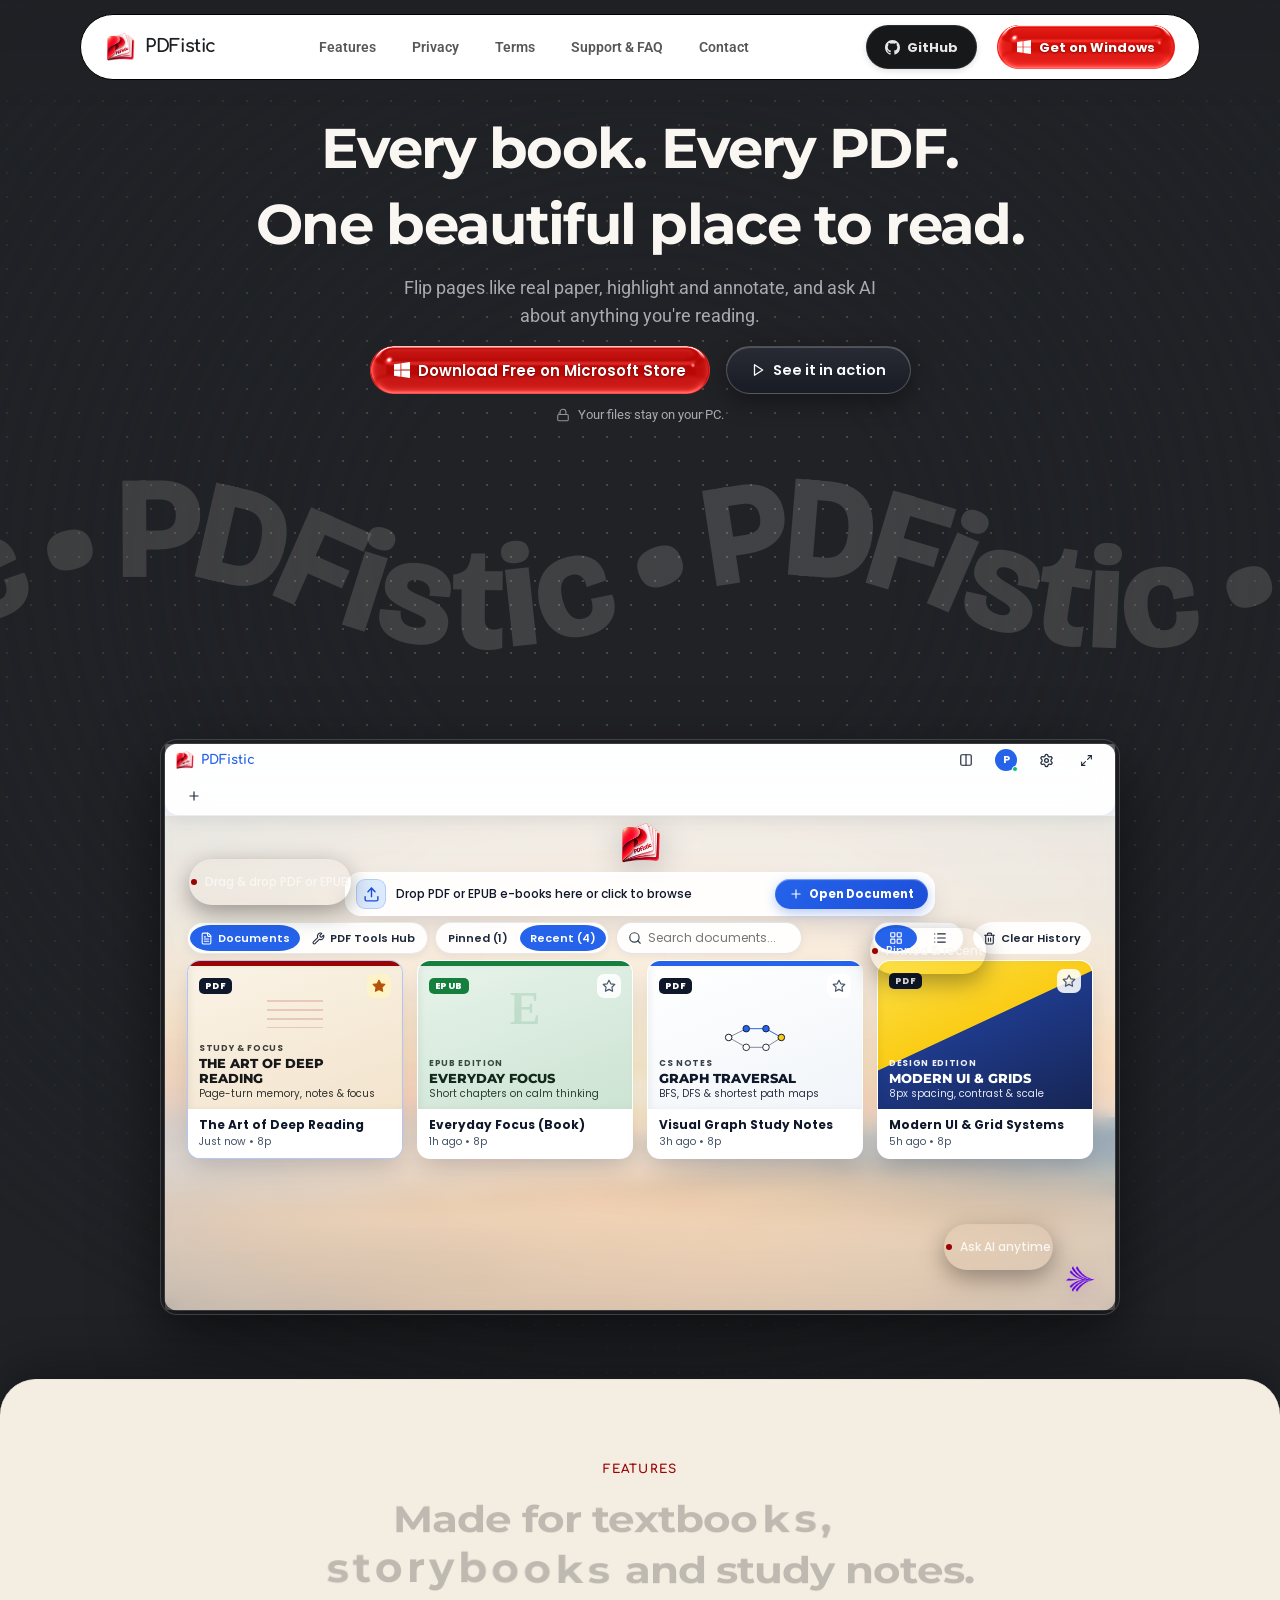
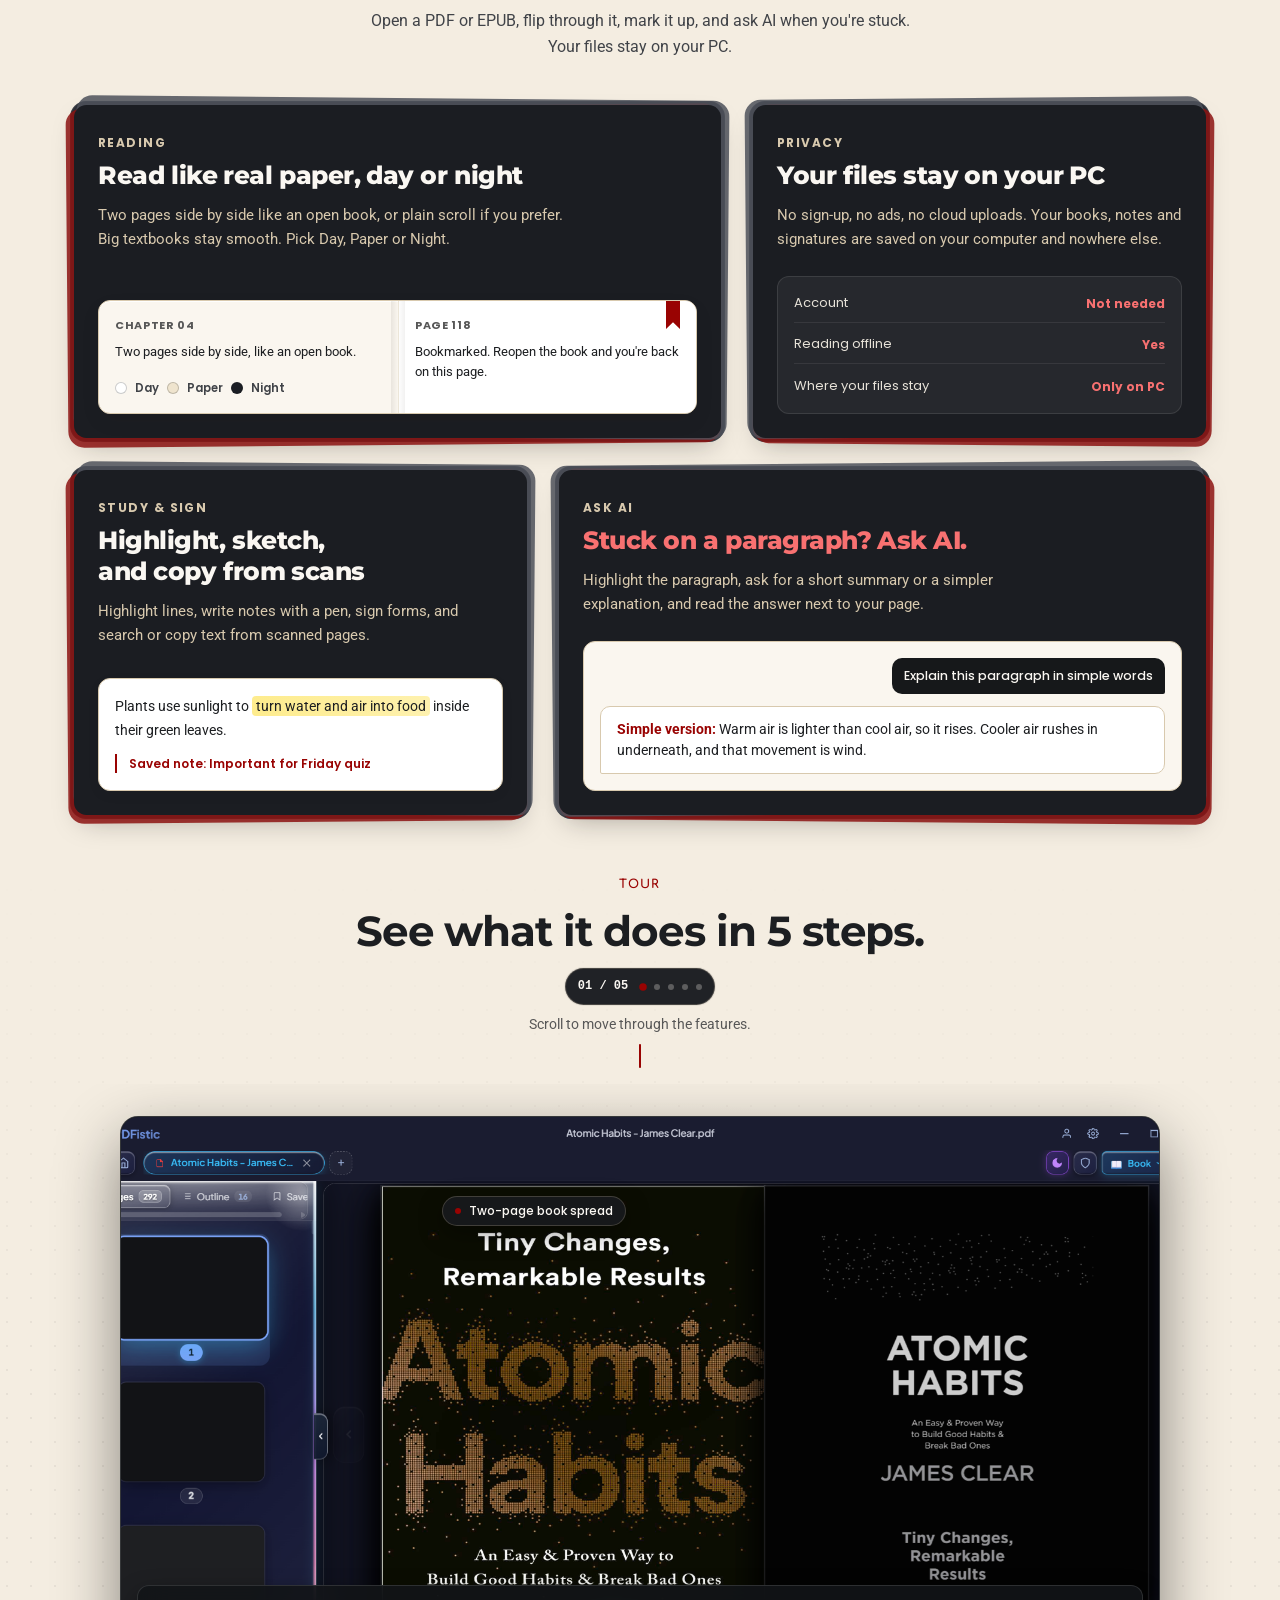
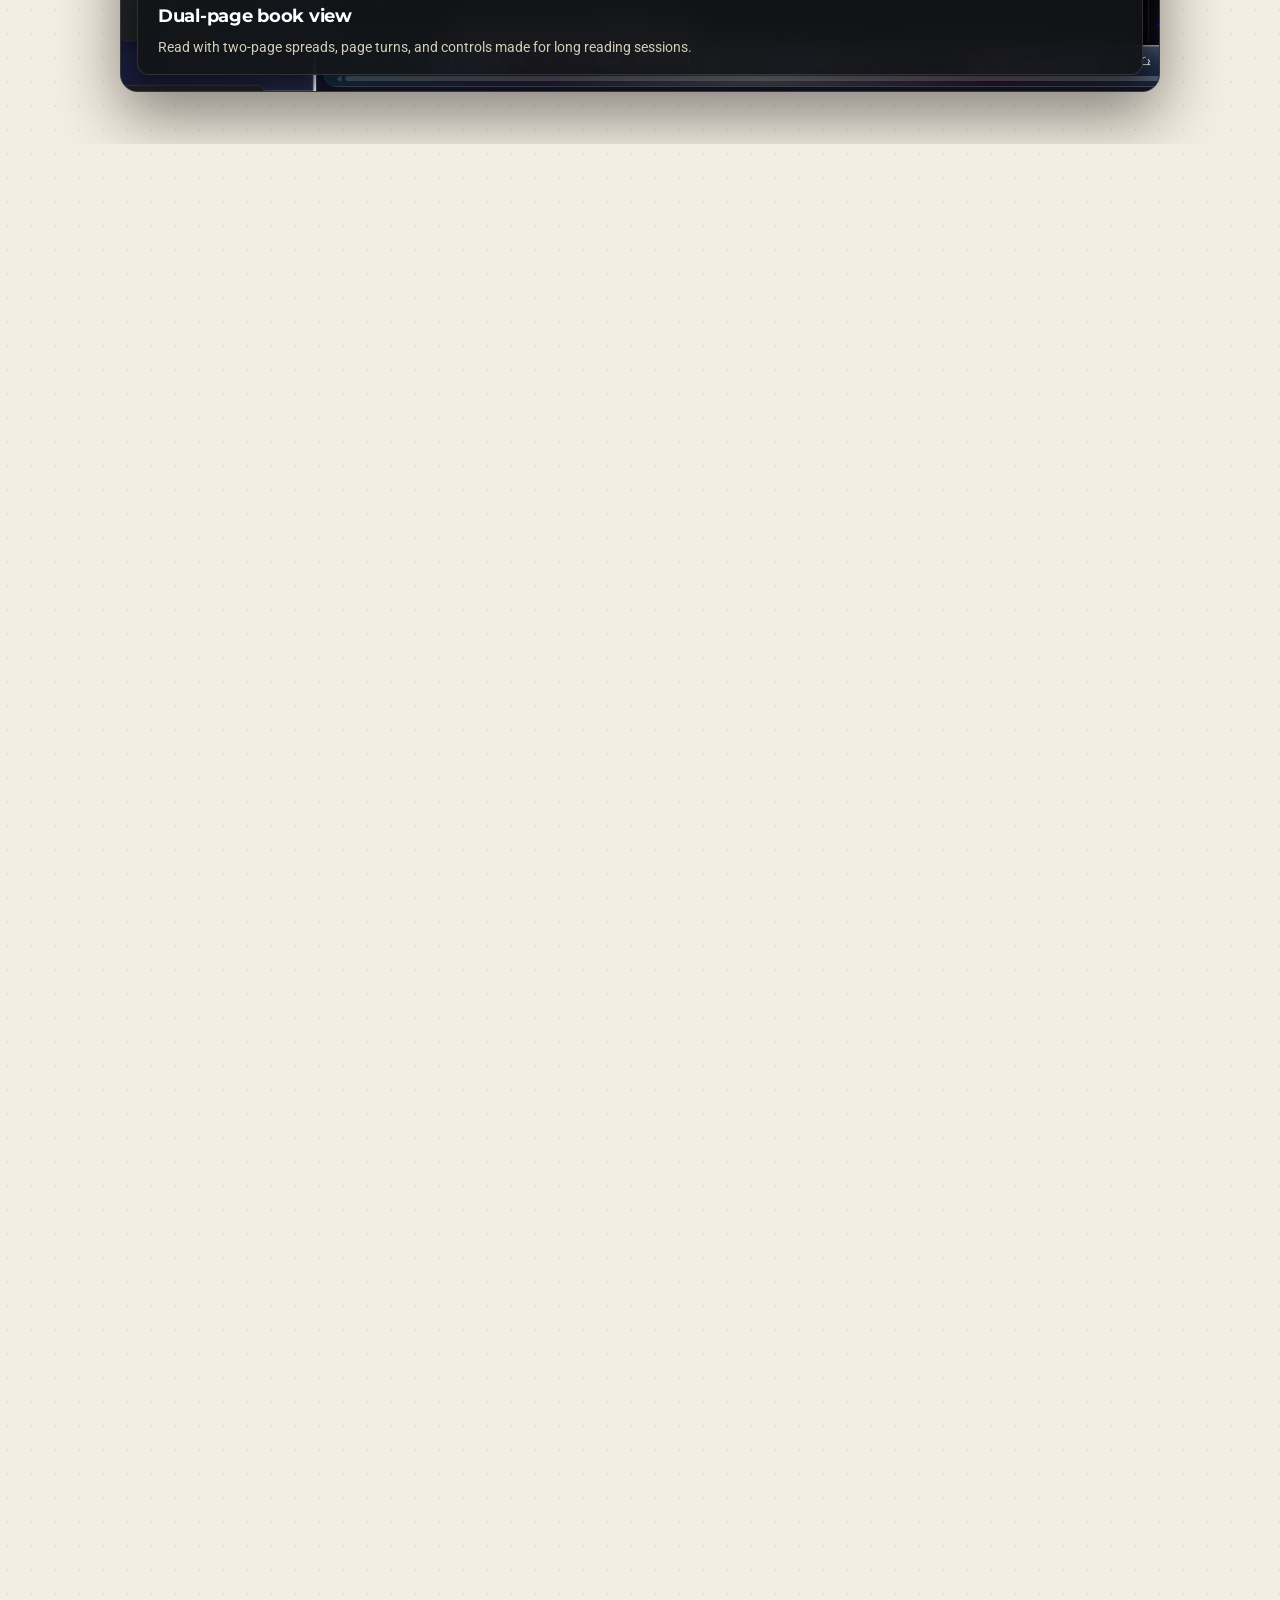
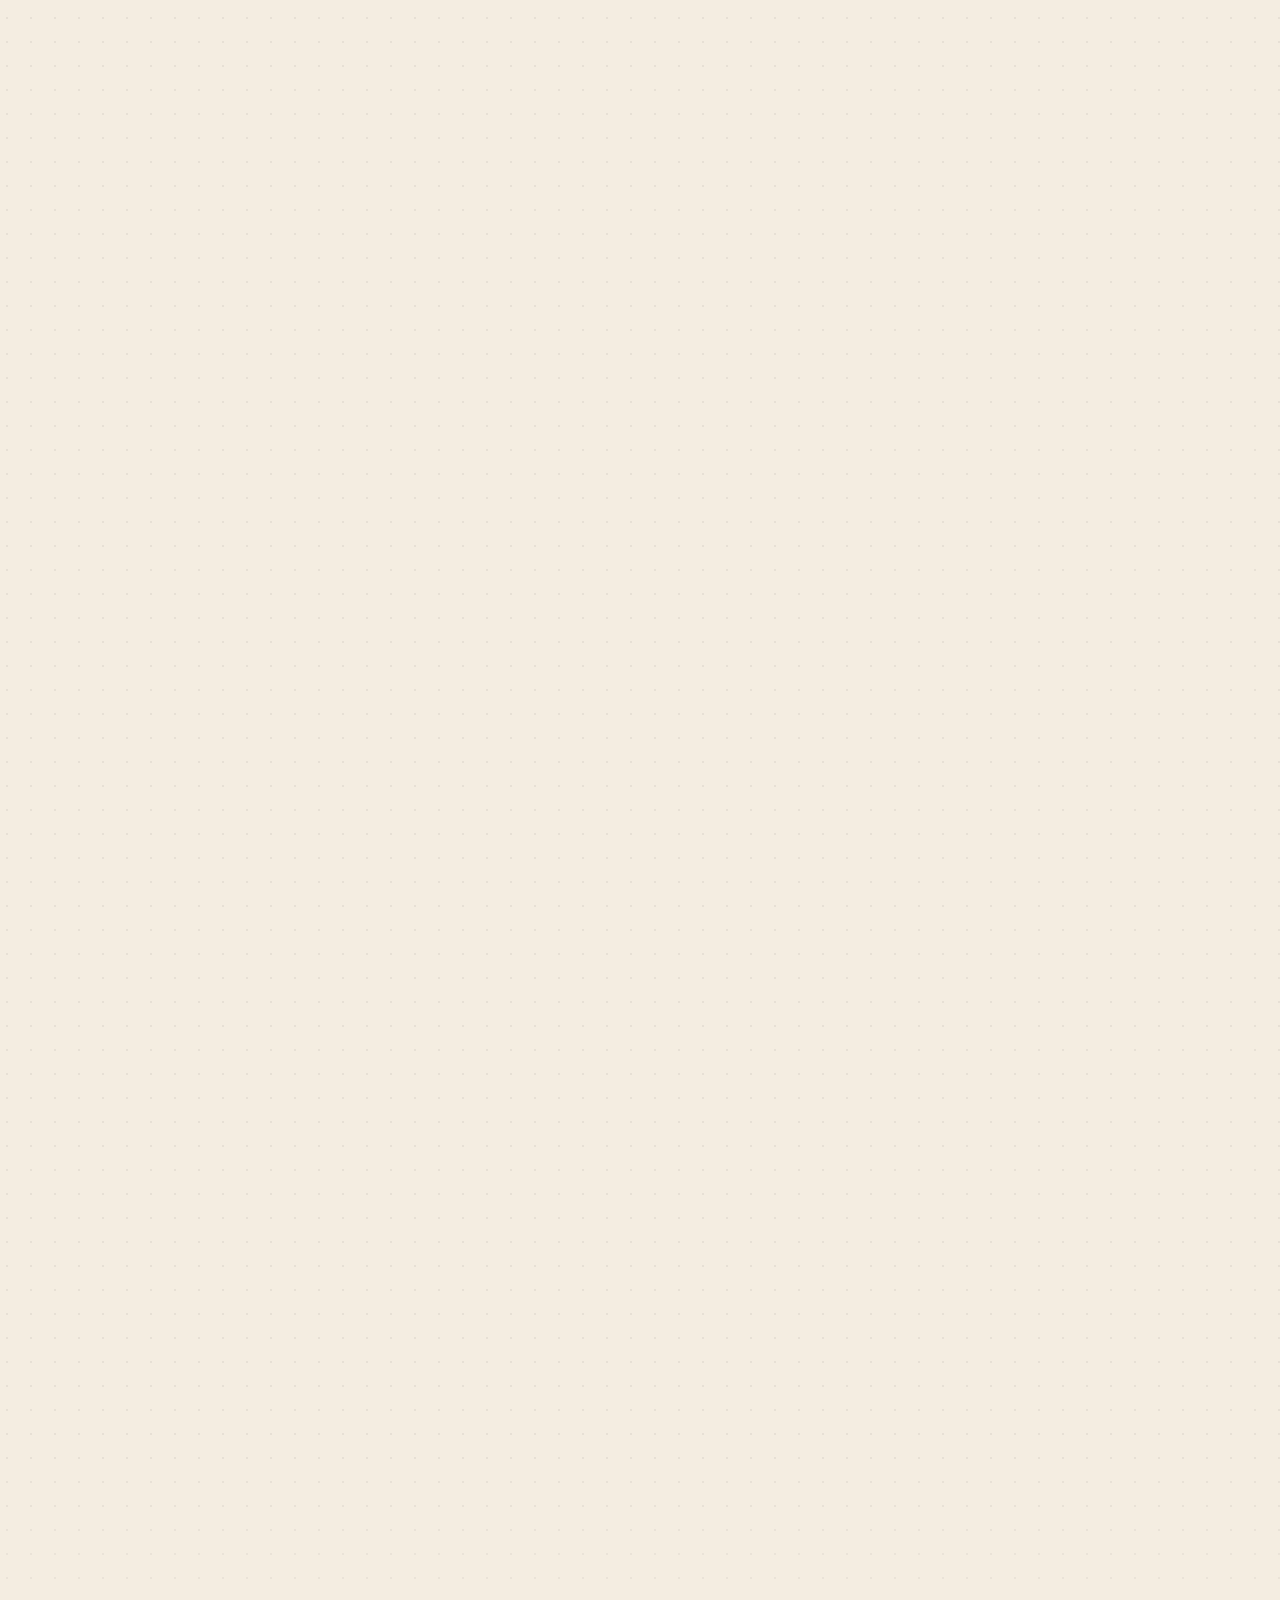
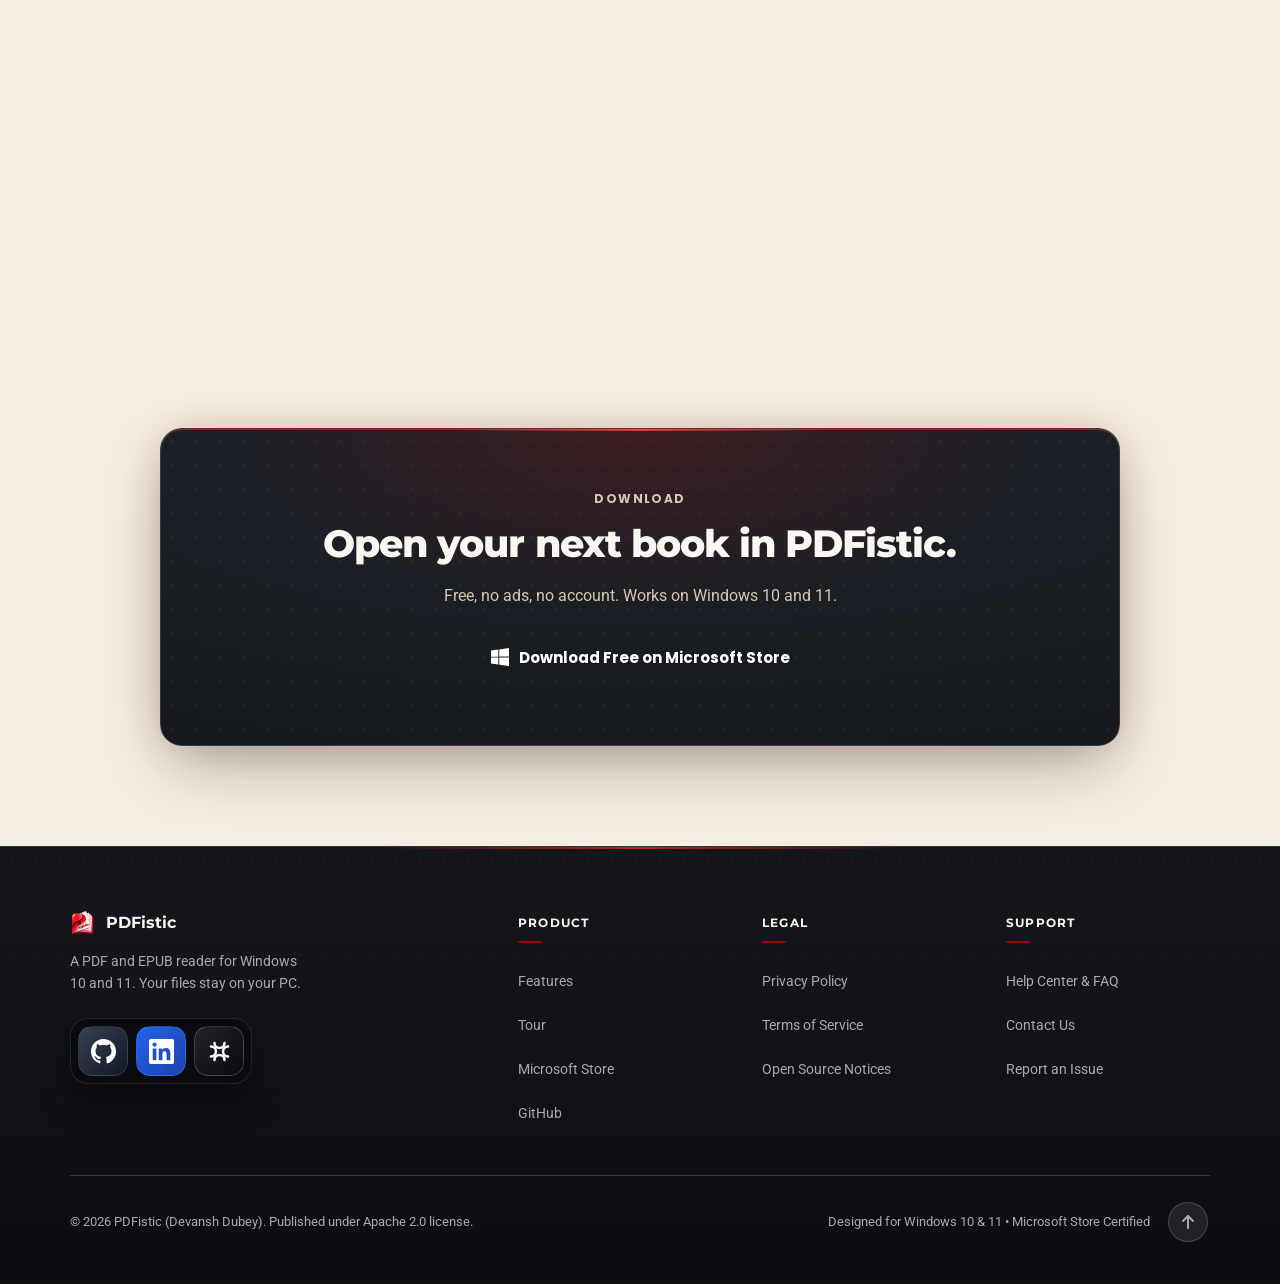
==== commit 37724e98: "chore: update CTA copy, footer Clauzey dock, and progressive header blur" ====
--- a/index.html
+++ b/index.html
@@ -9,13 +9,13 @@
    <meta property="og:description" content="Page-flip, annotations, and AI built in. Your files stay on your PC.">
    <meta property="og:type" content="website">
    <link rel="icon" type="image/x-icon" href="favicon.ico">
-   <link rel="stylesheet" href="styles.css?v=20261110g">
+   <link rel="stylesheet" href="styles.css?v=20261110j">
    <script src="gsap.min.js"></script>
    <script src="ScrollTrigger.min.js"></script>
    <script src="vendor/page-flip/page-flip.browser.js?v=20261110d" defer></script>
    <script src="vendor/pdfjs/pdf.classic.min.js?v=20261110d" defer></script>
    <script src="vendor/pdfjs/pdf.worker.classic.min.js?v=20261110d" defer></script>
-   <script src="script.js?v=20261110g" defer></script>
+   <script src="script.js?v=20261110h" defer></script>
    <script src="zernexa-rag.js?v=20261110d" defer></script>
    <script src="demo.js?v=20261110d" defer></script>
    <script src="venom-button.js?v=20261110d" defer></script>
@@ -390,17 +390,17 @@
          <!-- Microsoft Store Download CTA Banner -->
         <div class="bottom-cta-banner">
           <div class="bottom-cta-inner">
-            <span class="bottom-cta-eyebrow">Windows 10 &amp; 11 &bull; Free to Use</span>
-            <h2>The last PDF reader you will ever need.</h2>
+            <span class="bottom-cta-eyebrow">DOWNLOAD</span>
+            <h2>Open your next book in PDFistic.</h2>
             <p>
-              No ads. No account needed. One clean, peaceful space for every book and PDF.
+              Free, no ads, no account. Works on Windows 10 and 11.
             </p>
             <div class="bottom-cta-actions">
               <a href="https://apps.microsoft.com/detail/9PMCFQL187MN?hl=en-us&gl=IN&ocid=pdpshare" class="btn btn-cream-primary">
                 <svg width="18" height="18" viewBox="0 0 24 24" fill="currentColor" aria-hidden="true">
                   <path d="M0 3.449L9.75 2.1v9.451H0m10.949-9.602L24 0v11.4H10.949M0 12.6h9.75v9.451L0 20.699M10.949 12.6H24V24l-12.949-1.801"/>
                 </svg>
-                <span>Get PDFistic from Microsoft Store</span>
+                <span>Download Free on Microsoft Store</span>
               </a>
             </div>
           </div>
@@ -410,38 +410,41 @@
    </main>
 
   <!-- Official Footer -->
-  <footer class="site-footer">
+  <footer class="footer site-footer">
     <div class="footer-container">
       <div class="footer-col-brand">
-        <div style="display: flex; align-items: center; gap: 10px;">
-          <img src="icon.png" alt="PDFistic" style="width: 28px; height: 28px; border-radius: 7px;">
-          <span style="font-family: var(--font-display); font-size: 17px; font-weight: 700; color: var(--text-dark-primary);">PDFistic</span>
+        <div class="footer-brand-head">
+          <img src="icon.png" alt="PDFistic" class="footer-brand-logo">
+          <span class="footer-brand-name">PDFistic</span>
         </div>
         <p>
-          PDF and e-book reader for Windows 10 and 11. Built with privacy, precision, and focus.
+          A PDF and EPUB reader for Windows 10 and 11. Your files stay on your PC.
         </p>
         <div class="squircle-dock-wrap">
           <div class="squircle-dock-backdrop"></div>
           <div class="squircle-dock-items">
             <div class="squircle-dock-item">
-              <a href="https://github.com/devanshd07o/PDFISTIC-v2" target="_blank" rel="noopener noreferrer" class="squircle-btn btn-gh" title="GitHub" aria-label="GitHub">
-                <svg viewBox="0 0 24 24" fill="currentColor"><path d="M12 0c-6.626 0-12 5.373-12 12 0 5.302 3.438 9.8 8.207 11.387.599.111.793-.261.793-.577v-2.234c-3.338.726-4.033-1.416-4.033-1.416-.546-1.387-1.333-1.756-1.333-1.756-1.089-.745.083-.729.083-.729 1.205.084 1.839 1.237 1.839 1.237 1.07 1.834 2.807 1.304 3.492.997.107-.775.418-1.305.762-1.604-2.665-.305-5.46-1.334-5.46-5.931 0-1.311.469-2.381 1.236-3.221-.124-.303-.535-1.524.117-3.176 0 0 1.008-.322 3.301 1.23.957-.266 1.983-.399 3.003-.404 1.02.005 2.047.138 3.006.404 2.291-1.552 3.297-1.23 3.297-1.23.653 1.653.242 2.874.118 3.176.77.84 1.235 1.911 1.235 3.221 0 4.609-2.807 5.624-5.479 5.921.43.372.823 1.102.823 2.222v3.293c0 .319.192.694.801.576 4.765-1.589 8.199-6.086 8.199-11.386 0-6.627-5.373-12-12-12z"></path></svg>
+              <a href="https://github.com/devanshd07o/PDFISTIC-v2" target="_blank" rel="noopener noreferrer" class="squircle-btn btn-gh" aria-label="GitHub">
+                <svg viewBox="0 0 24 24" fill="currentColor" aria-hidden="true"><path d="M12 0c-6.626 0-12 5.373-12 12 0 5.302 3.438 9.8 8.207 11.387.599.111.793-.261.793-.577v-2.234c-3.338.726-4.033-1.416-4.033-1.416-.546-1.387-1.333-1.756-1.333-1.756-1.089-.745.083-.729.083-.729 1.205.084 1.839 1.237 1.839 1.237 1.07 1.834 2.807 1.304 3.492.997.107-.775.418-1.305.762-1.604-2.665-.305-5.46-1.334-5.46-5.931 0-1.311.469-2.381 1.236-3.221-.124-.303-.535-1.524.117-3.176 0 0 1.008-.322 3.301 1.23.957-.266 1.983-.399 3.003-.404 1.02.005 2.047.138 3.006.404 2.291-1.552 3.297-1.23 3.297-1.23.653 1.653.242 2.874.118 3.176.77.84 1.235 1.911 1.235 3.221 0 4.609-2.807 5.624-5.479 5.921.43.372.823 1.102.823 2.222v3.293c0 .319.192.694.801.576 4.765-1.589 8.199-6.086 8.199-11.386 0-6.627-5.373-12-12-12z"></path></svg>
               </a>
+              <span class="footer-tooltip" aria-hidden="true">GitHub</span>
             </div>
             <div class="squircle-dock-item">
-              <a href="https://linkedin.com" target="_blank" rel="noopener noreferrer" class="squircle-btn btn-li" title="LinkedIn" aria-label="LinkedIn">
-                <svg viewBox="0 0 24 24" fill="currentColor"><path d="M20.447 20.452h-3.554v-5.569c0-1.328-.027-3.037-1.852-3.037-1.853 0-2.136 1.445-2.136 2.939v5.667H9.351V9h3.414v1.561h.046c.477-.9 1.637-1.85 3.37-1.85 3.601 0 4.267 2.37 4.267 5.455v6.286zM5.337 7.433c-1.144 0-2.063-.926-2.063-2.065 0-1.138.92-2.063 2.063-2.063 1.14 0 2.064.925 2.064 2.063 0 1.139-.925 2.065-2.064 2.065zm1.782 13.019H3.555V9h3.564v11.452zM22.225 0H1.771C.792 0 0 .774 0 1.729v20.542C0 23.227.792 24 1.771 24h20.451C23.2 24 24 23.227 24 22.271V1.729C24 .774 23.2 0 22.222 0h.003z"></path></svg>
+              <a href="https://linkedin.com" target="_blank" rel="noopener noreferrer" class="squircle-btn btn-li" aria-label="LinkedIn">
+                <svg viewBox="0 0 24 24" fill="currentColor" aria-hidden="true"><path d="M20.447 20.452h-3.554v-5.569c0-1.328-.027-3.037-1.852-3.037-1.853 0-2.136 1.445-2.136 2.939v5.667H9.351V9h3.414v1.561h.046c.477-.9 1.637-1.85 3.37-1.85 3.601 0 4.267 2.37 4.267 5.455v6.286zM5.337 7.433c-1.144 0-2.063-.926-2.063-2.065 0-1.138.92-2.063 2.063-2.063 1.14 0 2.064.925 2.064 2.063 0 1.139-.925 2.065-2.064 2.065zm1.782 13.019H3.555V9h3.564v11.452zM22.225 0H1.771C.792 0 0 .774 0 1.729v20.542C0 23.227.792 24 1.771 24h20.451C23.2 24 24 23.227 24 22.271V1.729C24 .774 23.2 0 22.222 0h.003z"></path></svg>
               </a>
+              <span class="footer-tooltip" aria-hidden="true">LinkedIn</span>
             </div>
             <div class="squircle-dock-item">
-              <a href="https://youtube.com" target="_blank" rel="noopener noreferrer" class="squircle-btn btn-yt" title="YouTube" aria-label="YouTube">
-                <svg viewBox="0 0 24 24" fill="currentColor"><path d="M23.498 6.186a3.016 3.016 0 0 0-2.122-2.136C19.505 3.545 12 3.545 12 3.545s-7.505 0-9.377.505A3.017 3.017 0 0 0 .502 6.186C0 8.07 0 12 0 12s0 3.93.502 5.814a3.016 3.016 0 0 0 2.122 2.136c1.871.505 9.376.505 9.376.505s7.505 0 9.377-.505a3.015 3.015 0 0 0 2.122-2.136C24 15.93 24 12 24 12s0-3.93-.502-5.814zM9.545 15.568V8.432L15.818 12l-6.273 3.568z"></path></svg>
+              <a href="https://github.com/devanshd07o/CLAUZEY-V1" target="_blank" rel="noopener noreferrer" class="squircle-btn btn-cz" aria-label="Clauzey">
+                <svg viewBox="0 0 24 24" fill="none" stroke="currentColor" stroke-width="2.4" stroke-linecap="round" aria-hidden="true">
+                  <path d="M7.2 3.8a4.8 4.8 0 0 0 9.6 0"></path>
+                  <path d="M20.2 7.2a4.8 4.8 0 0 0 0 9.6"></path>
+                  <path d="M16.8 20.2a4.8 4.8 0 0 0-9.6 0"></path>
+                  <path d="M3.8 16.8a4.8 4.8 0 0 0 0-9.6"></path>
+                </svg>
               </a>
-            </div>
-            <div class="squircle-dock-item">
-              <a href="https://discord.gg" target="_blank" rel="noopener noreferrer" class="squircle-btn btn-dc" title="Discord" aria-label="Discord">
-                <svg viewBox="0 0 24 24" fill="currentColor"><path d="M20.317 4.3698a19.7913 19.7913 0 00-4.8851-1.5152.0741.0741 0 00-.0785.0371c-.211.3753-.4447.8648-.6083 1.2495-1.8447-.2762-3.68-.2762-5.4868 0-.1636-.3933-.4058-.8742-.6177-1.2495a.077.077 0 00-.0785-.037 19.7363 19.7363 0 00-4.8852 1.515.0699.0699 0 00-.0321.0277C.5334 9.0458-.319 13.5799.0992 18.0578a.0824.0824 0 00.0312.0561c2.0528 1.5076 4.0413 2.4228 5.9929 3.0294a.0777.0777 0 00.0842-.0276c.4616-.6304.8731-1.2952 1.226-1.9942a.076.076 0 00-.0416-.1057c-.6528-.2476-1.2743-.5495-1.8722-.8923a.077.077 0 01-.0076-.1277c.1258-.0943.2517-.1923.3718-.2914a.0743.0743 0 01.0776-.0105c3.9278 1.7933 8.18 1.7933 12.0614 0a.0739.0739 0 01.0785.0095c.1202.099.246.1981.3728.2924a.077.077 0 01-.0066.1276 12.2986 12.2986 0 01-1.873.8914.0766.0766 0 00-.0407.1067c.3604.698.7719 1.3628 1.225 1.9932a.076.076 0 00.0842.0286c1.961-.6067 3.9495-1.5219 6.0023-3.0294a.077.077 0 00.0313-.0552c.5004-5.177-.8382-9.6739-3.5485-13.6604a.061.061 0 00-.0312-.0286zM8.02 15.3312c-1.1825 0-2.1569-1.0857-2.1569-2.419 0-1.3332.9555-2.4189 2.157-2.4189 1.2108 0 2.1757 1.0952 2.1568 2.419-.0189 1.3332-.9555 2.4189-2.1569 2.4189zm7.9748 0c-1.1825 0-2.1569-1.0857-2.1569-2.419 0-1.3332.9554-2.4189 2.1569-2.4189 1.2108 0 2.1757 1.0952 2.1568 2.419 0 1.3332-.9555 2.4189-2.1568 2.4189Z"></path></svg>
-              </a>
+              <span class="footer-tooltip" aria-hidden="true">Clauzey</span>
             </div>
           </div>
         </div>
@@ -449,36 +452,42 @@
 
       <div class="footer-col">
         <h4>Product</h4>
-        <ul>
-          <li><a href="index.html#features">Features</a></li>
-          <li><a href="index.html#tour">Feature Tour</a></li>
-          <li><a href="https://apps.microsoft.com/detail/9PMCFQL187MN?hl=en-us&gl=IN&ocid=pdpshare">Download on Windows</a></li>
-          <li><a href="https://github.com/devanshd07o/PDFISTIC-v2">GitHub Repository</a></li>
+        <ul class="footer-links">
+          <li><a href="index.html#features"><span class="footer-link-label">Features</span></a></li>
+          <li><a href="index.html#tour"><span class="footer-link-label">Tour</span></a></li>
+          <li><a href="https://apps.microsoft.com/detail/9PMCFQL187MN?hl=en-us&gl=IN&ocid=pdpshare"><span class="footer-link-label">Microsoft Store</span></a></li>
+          <li><a href="https://github.com/devanshd07o/PDFISTIC-v2"><span class="footer-link-label">GitHub</span></a></li>
         </ul>
       </div>
 
       <div class="footer-col">
-        <h4>Legal &amp; Trust</h4>
-        <ul>
-          <li><a href="privacy.html">Privacy Policy</a></li>
-          <li><a href="terms.html">Terms of Service</a></li>
-          <li><a href="licenses.html">Open Source Notices</a></li>
+        <h4>Legal</h4>
+        <ul class="footer-links">
+          <li><a href="privacy.html"><span class="footer-link-label">Privacy Policy</span></a></li>
+          <li><a href="terms.html"><span class="footer-link-label">Terms of Service</span></a></li>
+          <li><a href="licenses.html"><span class="footer-link-label">Open Source Notices</span></a></li>
         </ul>
       </div>
 
       <div class="footer-col">
         <h4>Support</h4>
-        <ul>
-          <li><a href="support.html">Help Center &amp; FAQ</a></li>
-          <li><a href="contact.html">Contact Us</a></li>
-          <li><a href="https://github.com/devanshd07o/PDFISTIC-v2/issues">Report an Issue</a></li>
+        <ul class="footer-links">
+          <li><a href="support.html"><span class="footer-link-label">Help Center &amp; FAQ</span></a></li>
+          <li><a href="contact.html"><span class="footer-link-label">Contact Us</span></a></li>
+          <li><a href="https://github.com/devanshd07o/PDFISTIC-v2/issues"><span class="footer-link-label">Report an Issue</span></a></li>
         </ul>
       </div>
     </div>
 
     <div class="footer-bottom">
       <div>&copy; 2026 PDFistic (Devansh Dubey). Published under Apache 2.0 license.</div>
-      <div>Designed for Windows 10 &amp; 11 &bull; Microsoft Store Certified</div>
+      <div class="footer-bottom-right">
+        <div>Designed for Windows 10 &amp; 11 &bull; Microsoft Store Certified</div>
+        <button type="button" class="to-top" aria-label="Back to top">
+          <svg viewBox="0 0 384 512" aria-hidden="true"><path d="M214.6 41.4c-12.5-12.5-32.8-12.5-45.3 0l-160 160c-12.5 12.5-12.5 32.8 0 45.3s32.8 12.5 45.3 0L160 141.2V448c0 17.7 14.3 32 32 32s32-14.3 32-32V141.2L329.4 246.6c12.5 12.5 32.8 12.5 45.3 0s12.5-32.8 0-45.3l-160-160z"></path></svg>
+          <span class="footer-tooltip" aria-hidden="true">Back to top</span>
+        </button>
+      </div>
     </div>
   </footer>
 
--- a/styles.css
+++ b/styles.css
@@ -223,6 +223,34 @@
   width: 100%;
   padding: 14px 20px;
   pointer-events: none;
+}
+
+/* Gradual progressive blur behind floating navbar: weaker below -> stronger toward top edge */
+header.site-header::before,
+header.site-header::after {
+  content: "";
+  position: absolute;
+  top: 0;
+  left: 0;
+  right: 0;
+  pointer-events: none;
+  z-index: -1;
+}
+
+header.site-header::before {
+  height: calc(100% + 12px);
+  -webkit-backdrop-filter: blur(6px);
+  backdrop-filter: blur(6px);
+  -webkit-mask-image: linear-gradient(180deg, rgba(0, 0, 0, 1) 0%, rgba(0, 0, 0, 0.7) 52%, rgba(0, 0, 0, 0.18) 82%, transparent 100%);
+  mask-image: linear-gradient(180deg, rgba(0, 0, 0, 1) 0%, rgba(0, 0, 0, 0.7) 52%, rgba(0, 0, 0, 0.18) 82%, transparent 100%);
+}
+
+header.site-header::after {
+  height: 54%;
+  -webkit-backdrop-filter: blur(14px);
+  backdrop-filter: blur(14px);
+  -webkit-mask-image: linear-gradient(180deg, rgba(0, 0, 0, 1) 0%, rgba(0, 0, 0, 0.55) 50%, transparent 100%);
+  mask-image: linear-gradient(180deg, rgba(0, 0, 0, 1) 0%, rgba(0, 0, 0, 0.55) 50%, transparent 100%);
 }
 
 .nav-container {
@@ -778,9 +806,10 @@
 .nav-github-btn:focus-visible,
 .nav-links a:focus-visible,
 .footer-col a:focus-visible,
+.squircle-btn:focus-visible,
+.to-top:focus-visible,
 .doc-toc a:focus-visible,
-.faq-question:focus-visible,
-.squircle-btn:focus-visible {
+.faq-question:focus-visible {
   outline: 2px solid var(--accent-crimson);
   outline-offset: 3px;
 }
@@ -5305,10 +5334,11 @@
 /* Bottom CTA Card (Elevated Luxury Radiant Banner) */
 .bottom-cta-banner {
   position: relative;
+  z-index: 2;
   isolation: isolate;
   max-width: 960px;
-  margin: 80px auto 0;
-  padding: 64px 36px;
+  margin: 64px auto 0;
+  padding: 64px 40px;
   text-align: center;
   background:
     radial-gradient(60% 80% at 50% 0%, rgba(153, 3, 2, 0.24) 0%, transparent 70%),
@@ -5321,7 +5351,6 @@
   box-shadow: 0 24px 64px -12px rgba(20, 18, 16, 0.35),
               0 0 40px -8px rgba(153, 3, 2, 0.22),
               inset 0 1px 0 rgba(255, 255, 255, 0.16);
-  overflow: hidden;
   box-sizing: border-box;
 }
 
@@ -5338,15 +5367,42 @@
   pointer-events: none;
 }
 
-.bottom-cta-eyebrow {
-  display: inline-block;
-  font-family: var(--font-brand);
-  font-size: 11.5px;
+/* Feather out Tour stage overflow clip seam cleanly on uniform #F4EDE1 cream */
+.bottom-cta-banner::after {
+  content: '';
+  position: absolute;
+  left: 50%;
+  bottom: 100%;
+  transform: translateX(-50%);
+  width: 100vw;
+  height: 96px;
+  background: linear-gradient(
+    180deg,
+    rgba(244, 237, 225, 0) 0%,
+    #F4EDE1 36%,
+    rgba(244, 237, 225, 0) 76%
+  );
+  pointer-events: none;
+  z-index: 0;
+}
+
+.bottom-cta-eyebrow,
+.bottom-cta-eyebrow.shiny-text {
+  display: block;
+  width: fit-content;
+  margin: 0 auto 16px;
+  font-family: var(--font-ui);
+  font-size: 12px;
   font-weight: 700;
+  line-height: 1;
   text-transform: uppercase;
   letter-spacing: 0.12em;
-  color: var(--sand-base);
-  margin-bottom: 14px;
+  color: #D8C9AE !important;
+  background: none !important;
+  background-image: none !important;
+  -webkit-background-clip: border-box !important;
+  background-clip: border-box !important;
+  animation: none !important;
 }
 
 .bottom-cta-inner {
@@ -5363,18 +5419,19 @@
   letter-spacing: -0.025em;
   line-height: 1.22;
   color: #FAF7F2;
-  margin-bottom: 14px;
+  margin-bottom: 16px;
   text-wrap: balance;
 }
 
 .bottom-cta-banner p {
   font-family: var(--font-body);
-  font-size: clamp(15px, 2vw, 16.5px);
-  color: #C5BFB5;
-  line-height: 1.65;
-  max-width: 58ch;
-  margin: 0 auto 32px;
-  text-wrap: pretty;
+  font-size: 16px;
+  color: #D8C9AE;
+  line-height: 1.62;
+  max-width: 46ch;
+  margin: 0 auto 24px;
+  text-align: center;
+  text-wrap: balance;
 }
 
 .bottom-cta-actions {
@@ -6148,20 +6205,20 @@
   .publisher-meta-list { grid-template-columns: minmax(0, 1fr); }
 }
 
-/* ==================== ELEVATED HIGH-CONTRAST FOOTER ==================== */
-footer.site-footer {
+/* ==================== FOOTER (HAND-BUILT EDITORIAL GRID) ==================== */
+footer.site-footer,
+footer.footer {
   position: relative;
   isolation: isolate;
   margin-top: auto;
-  background:
-    radial-gradient(50% 60% at 50% 0%, rgba(153, 3, 2, 0.14) 0%, transparent 72%),
-    linear-gradient(180deg, #15171C 0%, #0C0D10 100%);
-  border-top: 1px solid rgba(216, 201, 174, 0.14);
-  padding: 68px 24px 36px;
-  color: var(--text-dark-secondary);
-}
-
-footer.site-footer::before {
+  background: linear-gradient(180deg, #15171C 0%, #0C0D10 100%);
+  border-top: 1px solid var(--border);
+  padding: 64px 24px 40px;
+  color: var(--muted);
+}
+
+footer.site-footer::before,
+footer.footer::before {
   content: "";
   position: absolute;
   top: 0;
@@ -6172,23 +6229,64 @@
   background: linear-gradient(90deg, transparent, #DC2626, transparent);
   opacity: 0.85;
   pointer-events: none;
+  z-index: 2;
+}
+
+/* From Uiverse.io by kennyotsu (Patterns/kennyotsu_short-warthog-33.html) — adapted to CSS tokens */
+footer.site-footer::after,
+footer.footer::after {
+  content: "";
+  position: absolute;
+  inset: 0;
+  background-image: radial-gradient(rgba(255, 255, 255, 0.04) 1px, transparent 1px);
+  background-size: 24px 24px;
+  -webkit-mask-image: linear-gradient(180deg, rgba(0, 0, 0, 1) 0%, rgba(0, 0, 0, 0.5) 60%, rgba(0, 0, 0, 0) 88%);
+  mask-image: linear-gradient(180deg, rgba(0, 0, 0, 1) 0%, rgba(0, 0, 0, 0.5) 60%, rgba(0, 0, 0, 0) 88%);
+  pointer-events: none;
+  z-index: 0;
 }
 
 .footer-container {
+  position: relative;
+  z-index: 1;
   max-width: 1140px;
-  margin: 0 auto;
+  margin: 0 auto 40px;
   display: grid;
   grid-template-columns: 2fr repeat(3, 1fr);
+  align-items: start;
   gap: 40px;
-  margin-bottom: 48px;
+}
+
+.footer-brand-head {
+  display: flex;
+  align-items: center;
+  gap: 12px;
+  height: 24px;
+  margin-bottom: 16px;
+}
+
+.footer-brand-logo {
+  width: 24px;
+  height: 24px;
+  border-radius: 6px;
+  flex-shrink: 0;
+}
+
+.footer-brand-name {
+  font-family: var(--font-display);
+  font-size: 16px;
+  line-height: 24px;
+  font-weight: 700;
+  color: var(--text);
 }
 
 .footer-col-brand p {
   font-size: 13.5px;
-  color: #B5AFA5;
-  max-width: 320px;
-  line-height: 1.65;
-  margin-top: 14px;
+  color: var(--muted);
+  max-width: 36ch;
+  text-wrap: balance;
+  line-height: 1.6;
+  margin-top: 0;
 }
 
 .footer-col h4 {
@@ -6196,11 +6294,12 @@
   font-family: var(--font-display);
   font-size: 12px;
   font-weight: 700;
+  line-height: 24px;
   text-transform: uppercase;
   letter-spacing: 0.1em;
-  color: var(--text-dark-primary);
-  margin-bottom: 16px;
-  padding-bottom: 10px;
+  color: var(--text);
+  margin: 0 0 16px;
+  padding-bottom: 8px;
 }
 
 .footer-col h4::after {
@@ -6211,60 +6310,187 @@
   width: 24px;
   height: 2px;
   border-radius: 2px;
-  background: var(--accent-crimson);
-}
-
-.footer-col ul {
+  background: var(--red);
+}
+
+.footer-col ul,
+.footer-links {
   list-style: none;
   display: flex;
   flex-direction: column;
-  gap: 2px;
-}
-
-.footer-col a {
+  gap: 0;
+}
+
+/* From Uiverse.io by biswacpcode (Buttons/biswacpcode_curvy-crab-71.html) — adapted to CSS tokens */
+.site-footer .footer-col a,
+.site-footer .footer-links a {
   position: relative;
   display: inline-flex;
   align-items: center;
+  min-width: 44px;
   min-height: 44px;
   text-decoration: none;
   font-size: 13.5px;
-  color: var(--sand-base);
-  transition: color 180ms ease;
+  color: var(--muted);
+  transition: color 200ms ease;
   width: fit-content;
 }
 
-.footer-col a:hover {
-  color: #ffffff;
-}
-
-.footer-col a.footer-link-active {
-  color: #FFFFFF;
+.site-footer .footer-col a .footer-link-label {
+  position: relative;
+  display: inline-block;
+  line-height: 1.4;
+}
+
+.site-footer .footer-col a .footer-link-label::before {
+  content: "";
+  pointer-events: none;
+  position: absolute;
+  left: 0;
+  bottom: -2px;
+  width: 0;
+  height: 1px;
+  background: var(--red);
+  transition: width 200ms ease;
+}
+
+.site-footer .footer-col a:hover,
+.site-footer .footer-links a:hover {
+  color: var(--text);
+}
+
+.site-footer .footer-col a:hover .footer-link-label::before,
+.site-footer .footer-links a:hover .footer-link-label::before {
+  width: 100%;
+}
+
+.site-footer .footer-col a.footer-link-active,
+.site-footer .footer-links a.footer-link-active {
+  color: var(--text);
   font-weight: 700;
 }
 
-.footer-col a.footer-link-active::after {
-  content: '';
+.site-footer .footer-col a.footer-link-active::after,
+.site-footer .footer-links a.footer-link-active::after {
+  content: "";
   display: inline-block;
   width: 6px;
   height: 6px;
   margin-left: 8px;
   border-radius: 50%;
-  background: #EF4444;
-  box-shadow: 0 0 8px rgba(239, 68, 68, 0.65);
+  background: var(--red);
+}
+
+/* From Uiverse.io by Cksunandh (Tooltips/Cksunandh_afraid-snail-51.html) — adapted to CSS tokens */
+.footer-tooltip {
+  position: absolute;
+  bottom: calc(100% + 8px);
+  left: 50%;
+  transform: translate(-50%, 4px);
+  padding: 8px 12px;
+  border-radius: 999px;
+  background: var(--bg);
+  border: 1px solid var(--border);
+  color: var(--text);
+  font-family: var(--font-ui);
+  font-size: 12px;
+  font-weight: 500;
+  line-height: 1;
+  white-space: nowrap;
+  opacity: 0;
+  visibility: hidden;
+  pointer-events: none;
+  z-index: 5;
+  transition: opacity 200ms ease, transform 200ms ease, visibility 200ms ease;
+}
+
+.footer-tooltip::before {
+  content: "";
+  position: absolute;
+  bottom: -4px;
+  left: 50%;
+  width: 6px;
+  height: 6px;
+  background: var(--bg);
+  border-right: 1px solid var(--border);
+  border-bottom: 1px solid var(--border);
+  transform: translateX(-50%) rotate(45deg);
+}
+
+.squircle-dock-item:hover .footer-tooltip,
+.squircle-btn:focus-visible + .footer-tooltip,
+.to-top:hover .footer-tooltip,
+.to-top:focus-visible .footer-tooltip {
+  opacity: 1;
+  visibility: visible;
+  transform: translate(-50%, 0);
 }
 
 .footer-bottom {
+  position: relative;
+  z-index: 1;
   max-width: 1140px;
   margin: 0 auto;
   padding-top: 24px;
-  border-top: 1px solid var(--border-dark-subtle);
+  border-top: 1px solid var(--border);
   display: flex;
   align-items: center;
   justify-content: space-between;
   font-size: 12.5px;
-  color: var(--text-dark-muted);
+  color: var(--muted);
   flex-wrap: wrap;
-  gap: 12px;
+  gap: 16px;
+}
+
+.footer-bottom-right {
+  display: flex;
+  align-items: center;
+  gap: 16px;
+}
+
+/* From Uiverse.io by vinodjangid07 (Buttons/vinodjangid07_curly-panda-17.html) — adapted to CSS tokens */
+.to-top {
+  position: relative;
+  display: inline-flex;
+  align-items: center;
+  justify-content: center;
+  width: 44px;
+  height: 44px;
+  padding: 0;
+  background: transparent;
+  border: none;
+  color: var(--muted);
+  cursor: pointer;
+  flex-shrink: 0;
+  transition: color 200ms ease;
+}
+
+.to-top::before {
+  content: "";
+  position: absolute;
+  inset: 2px;
+  border-radius: 50%;
+  background: var(--bg);
+  border: 1px solid var(--border);
+  transition: border-color 200ms ease;
+}
+
+.to-top svg {
+  position: relative;
+  z-index: 1;
+  width: 16px;
+  height: 16px;
+  fill: currentColor;
+}
+
+.to-top:hover,
+.to-top:focus-visible {
+  color: var(--red);
+}
+
+.to-top:hover::before,
+.to-top:focus-visible::before {
+  border-color: var(--red);
 }
 
 /* ==================== SKIPER 16 STICKY SCREENSHOT STACK DECK ==================== */
@@ -6528,7 +6754,7 @@
   /* Footer 2-Column */
   .footer-container {
     grid-template-columns: 1fr 1fr;
-    gap: 36px;
+    gap: 40px;
   }
 
   .footer-col-brand {
@@ -6959,8 +7185,8 @@
   }
 
   .bottom-cta-banner {
-    padding: 40px 20px;
-    margin-top: 56px;
+    padding: 40px 24px;
+    margin-top: 40px;
   }
 
   .bottom-cta-banner h2 {
@@ -6968,7 +7194,7 @@
   }
 
   .bottom-cta-banner p {
-    font-size: 14.5px;
+    font-size: 16px;
   }
 
   .bottom-cta-banner .btn {
@@ -7124,7 +7350,7 @@
   }
 
   .bottom-cta-banner {
-    padding: 32px 16px;
+    padding: 40px 16px;
     border-radius: 18px;
   }
 
@@ -7135,6 +7361,10 @@
     line-height: 1.25;
   }
 
+  .footer-tooltip {
+    display: none;
+  }
+
   .squircle-btn {
     width: 44px;
     height: 44px;
@@ -7152,9 +7382,15 @@
 
   .footer-bottom {
     flex-direction: column;
-    align-items: flex-start;
-    gap: 8px;
+    align-items: stretch;
+    gap: 16px;
     font-size: 12px;
+  }
+
+  .footer-bottom-right {
+    width: 100%;
+    justify-content: space-between;
+    gap: 12px;
   }
 }
 
@@ -7549,11 +7785,11 @@
   }
 }
 
-/* ==================== SQUIRCLE SOCIAL DOCK (UIVERSE BY ITSKRISH01) ==================== */
+/* ==================== SQUIRCLE SOCIAL DOCK (GITHUB, LINKEDIN & CLAUZEY) ==================== */
 .squircle-dock-wrap {
   position: relative;
   display: inline-flex;
-  margin-top: 18px;
+  margin-top: 24px;
 }
 
 .squircle-dock-backdrop {
@@ -7622,14 +7858,9 @@
   border: 1px solid rgba(59, 130, 246, 0.5);
 }
 
-.squircle-btn.btn-yt {
-  background: linear-gradient(135deg, #DC2626 0%, #991B1B 100%);
-  border: 1px solid rgba(239, 68, 68, 0.5);
-}
-
-.squircle-btn.btn-dc {
-  background: linear-gradient(135deg, #4F46E5 0%, #3730A3 100%);
-  border: 1px solid rgba(99, 102, 241, 0.5);
+.squircle-btn.btn-cz {
+  background: linear-gradient(135deg, #22242B 0%, #090A0E 100%);
+  border: 1px solid rgba(255, 255, 255, 0.2);
 }
 
 
@@ -8021,8 +8252,7 @@
   animation: originkitSheen 4.8s linear infinite;
 }
 
-.bento-panel--ink .shiny-text,
-.bottom-cta-banner .shiny-text {
+.bento-panel--ink .shiny-text {
   background-image: linear-gradient(
     115deg,
     #D8C9AE 0%,
@@ -8119,12 +8349,10 @@
 }
 
 .bottom-cta-banner .spotlight-text.is-spotlight-active {
-  background-image: radial-gradient(
-    140px circle at var(--spot-x) var(--spot-y),
-    #FFFFFF 0%,
-    #F87171 38%,
-    #C5BFB5 100%
-  );
+  background-image: none;
+  -webkit-background-clip: border-box;
+  background-clip: border-box;
+  color: #D8C9AE !important;
 }
 
 /* 6. Skiper 58 Dual-Layer TextRoll on Brand Title */
@@ -8601,6 +8829,13 @@
   .faq-collapse,
   .faq-chevron,
   .contact-card,
+  .footer-links a,
+  .footer-links a .footer-link-label::before,
+  .squircle-btn,
+  .squircle-btn svg,
+  .footer-tooltip,
+  .to-top,
+  .to-top::before,
   input,
   textarea,
   select {
